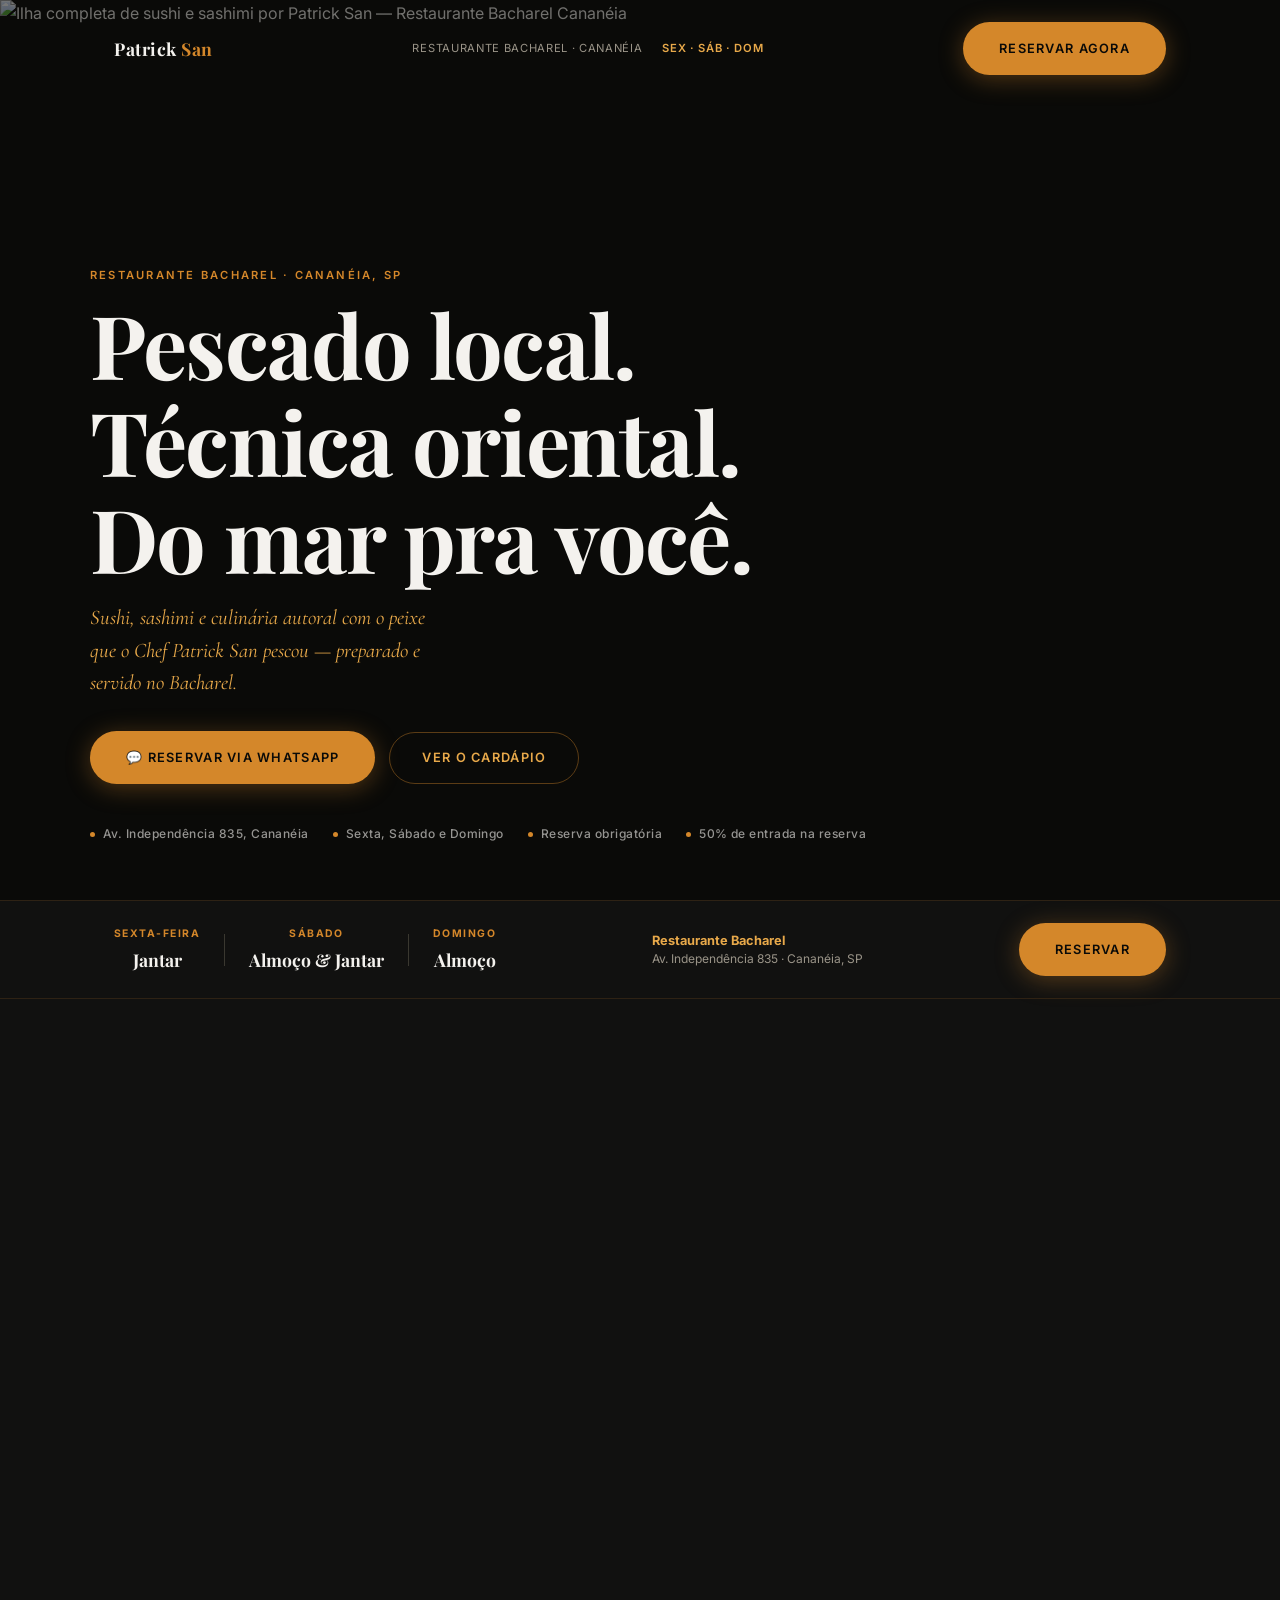
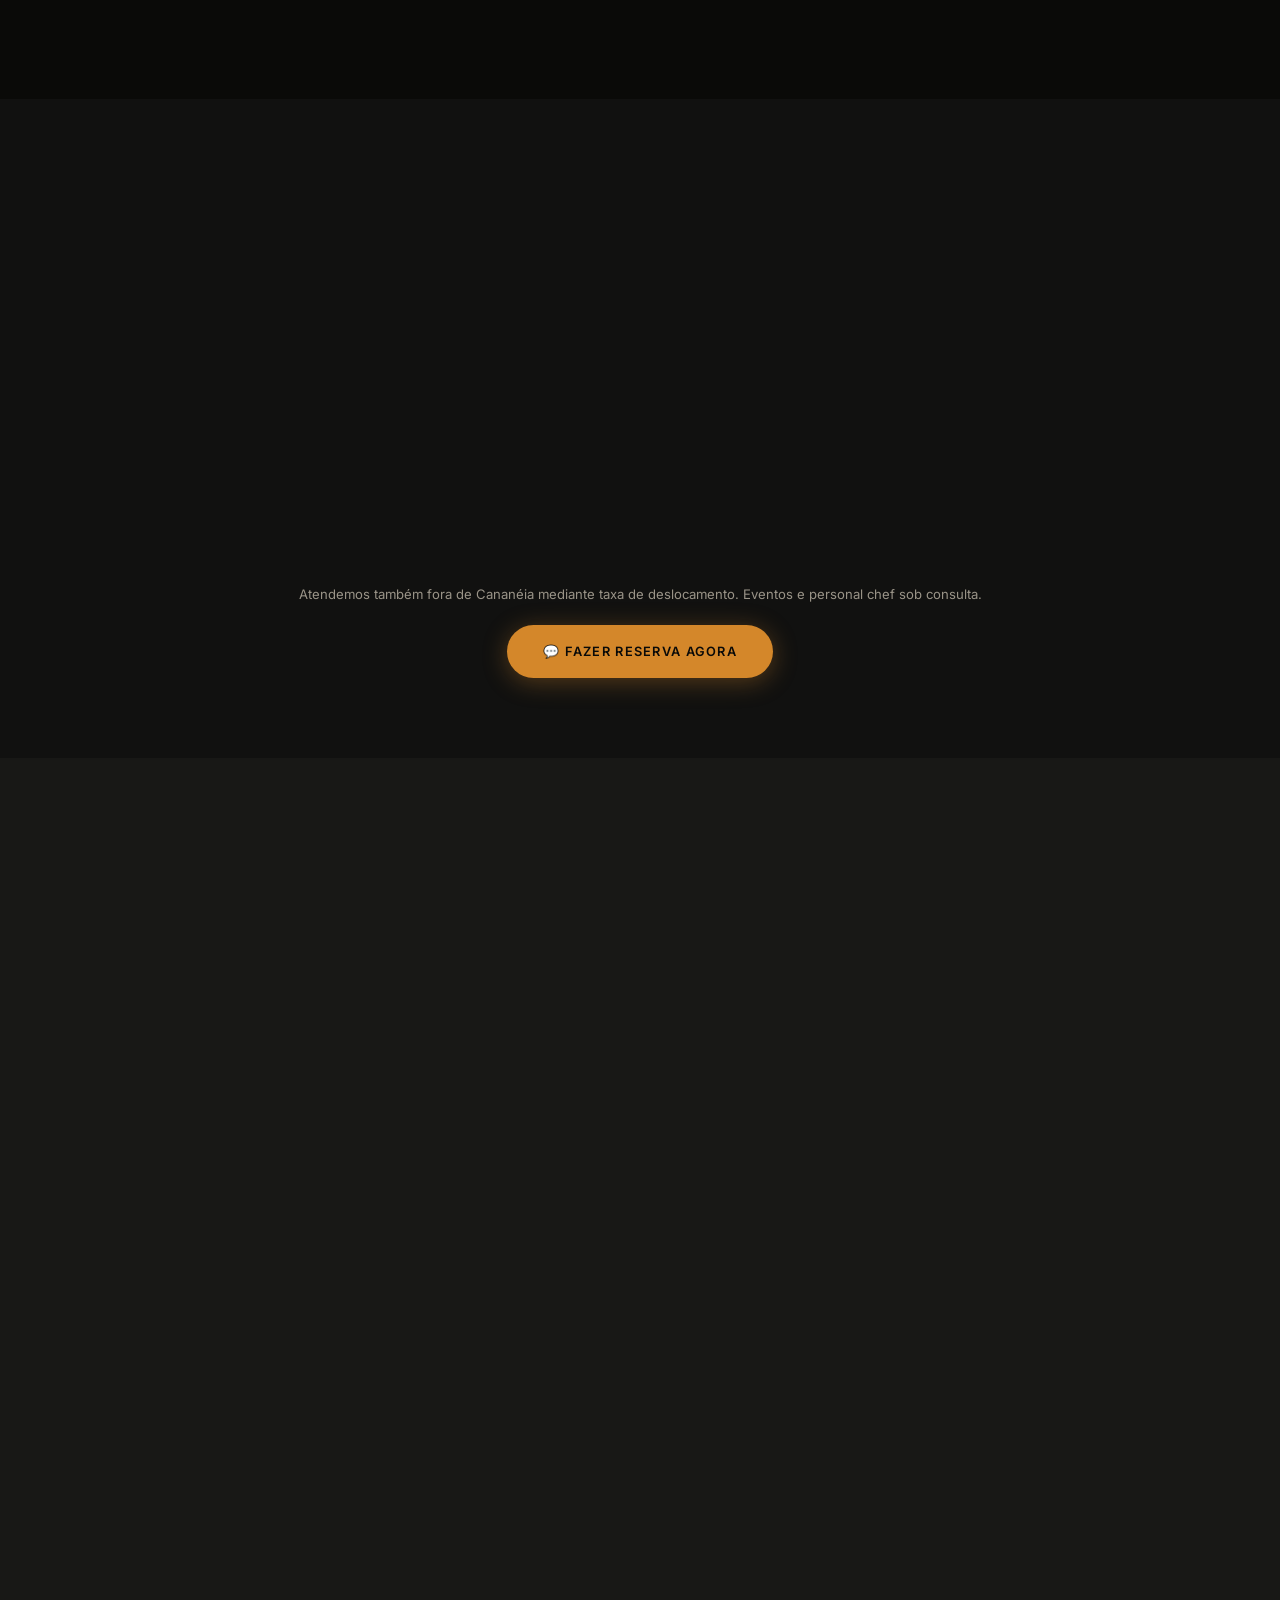
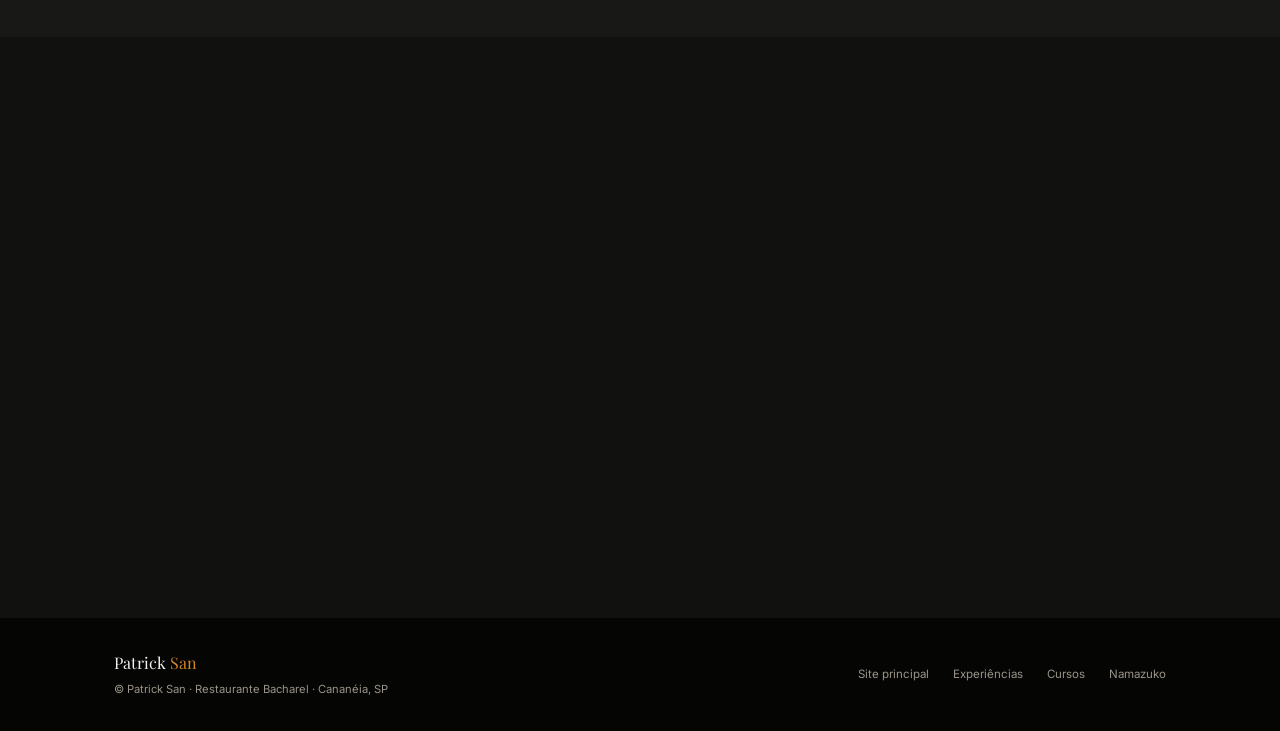
==== index.html @ 477d2d36 "Update index.html" ====
<!DOCTYPE html>
<html lang="pt-BR">
<head>
  <meta charset="UTF-8">
  <meta name="viewport" content="width=device-width, initial-scale=1.0">
  <title>Reservas — Patrick San · Restaurante Bacharel · Cananéia</title>
  <meta name="description" content="Reserve sua mesa com Patrick San no Restaurante Bacharel em Cananéia. Culinária oriental com pescado local, ikejime e ingredientes artesanais. Sex, Sáb e Dom.">
  <meta property="og:title" content="Reservas — Patrick San · Restaurante Bacharel">
  <meta property="og:description" content="Sexta, sábado e domingo no Bacharel. Sushi, sashimi, omakase e culinária oriental com pescado local de Cananéia.">
  <meta property="og:image" content="https://i.imgur.com/P7xCqOL.jpeg">
  <meta property="og:url" content="https://patricksan.com.br/reservas/">
  <link rel="preconnect" href="https://fonts.googleapis.com">
  <link rel="preconnect" href="https://fonts.gstatic.com" crossorigin>
  <link href="https://fonts.googleapis.com/css2?family=Cormorant+Garamond:ital,wght@0,400;0,600;1,400;1,600&family=Inter:wght@400;500;600&family=Playfair+Display:ital,wght@0,700;1,700&display=swap" rel="stylesheet">
  <link rel="stylesheet" href="/design-system.css">
  <style>
    .nav{position:absolute;top:0;left:0;right:0;z-index:10;padding:1.375rem 0}
    .nav__inner{display:flex;align-items:center;justify-content:space-between;gap:1rem}
    .nav__logo{font-family:'Playfair Display',Georgia,serif;font-size:1.1rem;font-weight:700;letter-spacing:.03em;color:#f4f2ee}
    .nav__logo span{color:#d4872a}
    .nav__info{font-size:.7rem;color:#9a9488;letter-spacing:.06em;text-transform:uppercase;display:flex;align-items:center;gap:1.25rem}
    .nav__info strong{color:#e8a94a;font-weight:600}
    .hero{position:relative;min-height:100svh;display:flex;flex-direction:column;justify-content:flex-end;overflow:hidden}
    .hero__bg{position:absolute;inset:0;background:#0a0a08}
    .hero__bg img{width:100%;height:100%;object-fit:cover;opacity:.52}
    .hero__bg::after{content:'';position:absolute;inset:0;background:linear-gradient(to top,rgba(10,10,8,.97) 0%,rgba(10,10,8,.5) 55%,rgba(10,10,8,.15) 100%)}
    .hero__conteudo{position:relative;z-index:1;padding:8rem 0 3.5rem}
    .hero__titulo{font-family:'Playfair Display',Georgia,serif;font-size:clamp(2.75rem,7vw,5.5rem);font-weight:700;line-height:1.1;letter-spacing:-.02em;margin:.75rem 0 1rem;max-width:13ch}
    .hero__sub{font-family:'Cormorant Garamond',Georgia,serif;font-style:italic;font-size:clamp(1rem,2vw,1.3rem);color:#e8a94a;max-width:40ch;line-height:1.55;margin-bottom:2rem}
    .hero__ctas{display:flex;flex-wrap:wrap;gap:.875rem;align-items:center;margin-bottom:2.5rem}
    .hero__onde{display:flex;flex-wrap:wrap;gap:1.5rem}
    .hero__onde-item{display:flex;align-items:center;gap:.5rem;font-size:.75rem;color:rgba(244,242,238,.6);font-weight:500;letter-spacing:.04em}
    .hero__onde-item::before{content:'';width:5px;height:5px;border-radius:50%;background:#d4872a;flex-shrink:0}
    .faixa{background:#111110;border-top:1px solid rgba(212,135,42,.15);border-bottom:1px solid rgba(212,135,42,.15);padding:1.375rem 0}
    .faixa__inner{display:flex;align-items:center;justify-content:space-between;flex-wrap:wrap;gap:1rem}
    .horario-grupo{display:flex;align-items:center;gap:1.5rem;flex-wrap:wrap}
    .horario-item{text-align:center}
    .horario-item__dia{font-size:.65rem;font-weight:700;letter-spacing:.14em;text-transform:uppercase;color:#d4872a;margin-bottom:.2rem}
    .horario-item__hora{font-family:'Playfair Display',Georgia,serif;font-size:1.1rem;font-weight:700;color:#f4f2ee}
    .horario-sep{width:1px;height:32px;background:#3a3830}
    .faixa__end{font-size:.75rem;color:#9a9488;line-height:1.5}
    .faixa__end strong{color:#e8a94a;display:block;font-size:.8rem}
    .secao{padding-block:5rem}
    .secao--sup{background:#111110}
    .secao--sup2{background:#181816}
    .secao__cab{text-align:center;margin-bottom:3.5rem}
    .secao__titulo{font-family:'Playfair Display',Georgia,serif;font-size:clamp(1.75rem,3.5vw,2.75rem);font-weight:700;line-height:1.15;margin-bottom:.5rem}
    .secao__sub{font-size:1rem;color:#9a9488;max-width:460px;margin-inline:auto;line-height:1.7}
    .divisor{width:48px;height:1.5px;background:linear-gradient(90deg,transparent,#d4872a,transparent);margin:.875rem auto}
    .cardapio-grid{display:grid;grid-template-columns:repeat(auto-fit,minmax(300px,1fr));gap:1.5rem}
    .prato-card{background:#181816;border:1px solid #3a3830;border-radius:12px;overflow:hidden;transition:border-color .22s ease,transform .22s ease;display:flex;flex-direction:column}
    .prato-card:hover{border-color:rgba(212,135,42,.4);transform:translateY(-3px)}
    .prato-card__img{aspect-ratio:16/9;overflow:hidden;background:#111;position:relative}
    .prato-card__img img{width:100%;height:100%;object-fit:cover;transition:transform .6s ease}
    .prato-card:hover .prato-card__img img{transform:scale(1.05)}
    .prato-card__badge{position:absolute;top:.875rem;left:.875rem;background:#d4872a;color:#0a0a08;font-size:.6rem;font-weight:700;letter-spacing:.1em;text-transform:uppercase;padding:.25rem .7rem;border-radius:999px}
    .prato-card__corpo{padding:1.5rem;flex:1;display:flex;flex-direction:column}
    .prato-card__titulo{font-family:'Playfair Display',Georgia,serif;font-size:1.3rem;margin-bottom:.5rem;color:#f4f2ee}
    .prato-card__desc{font-size:.82rem;color:#9a9488;line-height:1.75;margin-bottom:1.125rem;flex:1}
    .prato-card__itens{display:flex;flex-wrap:wrap;gap:.375rem;margin-bottom:1.25rem}
    .item-tag{font-size:.65rem;font-weight:600;letter-spacing:.07em;text-transform:uppercase;padding:.2rem .6rem;border-radius:999px;background:rgba(212,135,42,.08);border:1px solid rgba(212,135,42,.2);color:#e8a94a}
    .prato-card__cta{display:inline-flex;align-items:center;gap:.375rem;font-size:.7rem;font-weight:700;letter-spacing:.1em;text-transform:uppercase;color:#d4872a;transition:gap .22s ease}
    .prato-card__cta:hover{gap:.625rem}
    .prato-card__cta::after{content:'→'}
    .avulsos-grid{display:grid;grid-template-columns:repeat(auto-fit,minmax(180px,1fr));gap:1px;background:#3a3830;border-radius:12px;overflow:hidden;margin-top:1.5rem}
    .avulso{background:#181816;padding:1.5rem 1.25rem;transition:background .22s ease}
    .avulso:hover{background:rgba(212,135,42,.05)}
    .avulso__img{width:100%;aspect-ratio:4/3;object-fit:cover;border-radius:8px;margin-bottom:1rem}
    .avulso__nome{font-family:'Playfair Display',Georgia,serif;font-size:1.1rem;margin-bottom:.375rem;color:#f4f2ee}
    .avulso__desc{font-size:.78rem;color:#9a9488;line-height:1.6}
    .omakase-bloco{background:#181816;border:1px solid rgba(212,135,42,.25);border-radius:12px;overflow:hidden;display:grid;grid-template-columns:1fr 1.1fr}
    .omakase__visual{min-height:480px;background:#0a0a08;position:relative;display:flex;flex-direction:column;justify-content:flex-end;padding:2.5rem}
    .omakase__visual img{position:absolute;inset:0;width:100%;height:100%;object-fit:cover;opacity:.6}
    .omakase__visual::after{content:'';position:absolute;inset:0;background:linear-gradient(to top,rgba(10,10,8,.92) 0%,rgba(10,10,8,.3) 60%,transparent 100%)}
    .omakase__visual-texto{position:relative;z-index:1}
    .omakase__frase{font-family:'Cormorant Garamond',Georgia,serif;font-style:italic;font-size:1.2rem;color:#e8a94a;line-height:1.55}
    .omakase__corpo{padding:3rem 3.25rem;display:flex;flex-direction:column;justify-content:center}
    .omakase__titulo{font-family:'Playfair Display',Georgia,serif;font-size:clamp(1.75rem,3vw,2.5rem);margin-bottom:1rem;color:#f4f2ee}
    .omakase__desc{font-size:.85rem;color:#9a9488;line-height:1.85;margin-bottom:1.75rem}
    .omakase__itens{display:flex;flex-direction:column;gap:.5rem;margin-bottom:2rem}
    .omakase__item{display:flex;align-items:flex-start;gap:.625rem;font-size:.82rem;color:#9a9488}
    .omakase__item::before{content:'✦';color:#d4872a;flex-shrink:0;font-size:.55rem;margin-top:4px}
    .omakase__aviso{background:rgba(212,135,42,.07);border:1px solid rgba(212,135,42,.2);border-radius:8px;padding:.875rem 1.125rem;font-size:.78rem;color:#9a9488;line-height:1.6;margin-bottom:1.75rem}
    .omakase__aviso strong{color:#e8a94a}
    .steps{display:grid;grid-template-columns:repeat(auto-fit,minmax(220px,1fr));gap:1px;background:#3a3830;border-radius:12px;overflow:hidden}
    .step{background:#111110;padding:2.25rem 1.75rem;position:relative}
    .step__num{font-family:'Playfair Display',Georgia,serif;font-size:3.5rem;font-weight:700;color:rgba(212,135,42,.12);line-height:1;position:absolute;top:1rem;right:1.25rem}
    .step__titulo{font-family:'Playfair Display',Georgia,serif;font-size:1.15rem;margin-bottom:.5rem;color:#f4f2ee}
    .step__desc{font-size:.8rem;color:#9a9488;line-height:1.7}
    .diferenciais{display:grid;grid-template-columns:repeat(auto-fit,minmax(200px,1fr));gap:1.25rem}
    .diferencial{padding:1.75rem 1.5rem;background:#181816;border:1px solid #3a3830;border-radius:12px;text-align:center;transition:border-color .22s ease,transform .22s ease}
    .diferencial:hover{border-color:rgba(212,135,42,.3);transform:translateY(-2px)}
    .diferencial__visual{width:100%;aspect-ratio:16/9;object-fit:cover;border-radius:8px;margin-bottom:1.125rem}
    .diferencial__icone{font-size:1.75rem;margin-bottom:.875rem}
    .diferencial__titulo{font-family:'Playfair Display',Georgia,serif;font-size:1rem;margin-bottom:.5rem;color:#f4f2ee}
    .diferencial__desc{font-size:.78rem;color:#9a9488;line-height:1.65}
    .cta-bloco{background:#111110;border:1px solid rgba(212,135,42,.2);border-radius:12px;padding:4rem 3rem;text-align:center;position:relative;overflow:hidden}
    .cta-bloco::before{content:'';position:absolute;inset:0;background:radial-gradient(ellipse at 50% 0%,rgba(212,135,42,.08),transparent 65%);pointer-events:none}
    .cta-bloco__inner{position:relative;z-index:1}
    .cta-bloco__titulo{font-family:'Playfair Display',Georgia,serif;font-size:clamp(1.75rem,3.5vw,3rem);font-weight:700;margin-bottom:.75rem;color:#f4f2ee}
    .cta-bloco__sub{font-family:'Cormorant Garamond',Georgia,serif;font-style:italic;font-size:1.2rem;color:#e8a94a;margin-bottom:2rem;line-height:1.55;max-width:40ch;margin-inline:auto;display:block}
    .cta-bloco__acoes{display:flex;gap:.875rem;justify-content:center;flex-wrap:wrap}
    .cta-bloco__nota{font-size:.72rem;color:#9a9488;margin-top:1rem}
    .footer{background:#050504;border-top:1px solid rgba(255,255,255,.05);padding:2rem 0}
    .footer__inner{display:flex;flex-wrap:wrap;gap:1.25rem;justify-content:space-between;align-items:center}
    .footer__marca{font-family:'Playfair Display',Georgia,serif;font-size:1rem;color:#f4f2ee}
    .footer__marca span{color:#d4872a}
    .footer__copy{font-size:.7rem;color:#9a9488;margin-top:.25rem}
    .footer__links{display:flex;gap:1.5rem;flex-wrap:wrap}
    .footer__links a{font-size:.72rem;color:#9a9488;transition:color .22s ease}
    .footer__links a:hover{color:#e8a94a}
    .btn{display:inline-flex;align-items:center;gap:.5rem;padding:.9rem 2rem;border-radius:999px;font-family:'Inter',system-ui,sans-serif;font-size:.8rem;font-weight:600;letter-spacing:.1em;text-transform:uppercase;cursor:pointer;border:none;transition:transform .22s ease,box-shadow .22s ease,background .22s ease}
    .btn:hover{transform:translateY(-2px)}
    .btn--reservar{background:#d4872a;color:#0a0a08;box-shadow:0 4px 24px rgba(212,135,42,.35);padding:1rem 2.25rem}
    .btn--reservar:hover{background:#e8a94a;box-shadow:0 6px 32px rgba(212,135,42,.5)}
    .btn--fantasma{border:1.5px solid rgba(212,135,42,.4);color:#e8a94a}
    .btn--fantasma:hover{border-color:#d4872a;background:rgba(212,135,42,.12)}
    .btn--wa{background:#25D366;color:#fff;box-shadow:0 4px 24px rgba(37,211,102,.3)}
    .btn--wa:hover{background:#1fbd5a}
    .overline{font-size:.7rem;font-weight:600;letter-spacing:.2em;text-transform:uppercase;color:#d4872a}
    .reveal{opacity:0;transform:translateY(28px);transition:opacity .65s ease,transform .65s ease}
    .reveal.visivel{opacity:1;transform:translateY(0)}
    @media(prefers-reduced-motion:reduce){.reveal{opacity:1;transform:none;transition:none}}
    @media(max-width:900px){.omakase-bloco{grid-template-columns:1fr}.omakase__visual{min-height:260px}.omakase__corpo{padding:2rem 1.5rem}.nav__info{display:none}}
    @media(max-width:600px){.secao{padding-block:3.5rem}.hero__conteudo{padding-top:6rem}.cta-bloco{padding:2.5rem 1.5rem}.hero__ctas{flex-direction:column}.hero__ctas .btn{width:100%;justify-content:center}.footer__inner{flex-direction:column;text-align:center}}
  </style>
</head>

  
<body>

  <header>
    <nav class="nav">
      <div class="container">
        <div class="nav__inner">
          <a href="https://patricksan.com.br" class="nav__logo">Patrick <span>San</span></a>
          <div class="nav__info">
            <span>Restaurante Bacharel · Cananéia</span>
            <strong>Sex · Sáb · Dom</strong>
          </div>
          <a href="https://wa.me/5513981035704?text=Olá%20Patrick%2C%20quero%20fazer%20uma%20reserva%20no%20Bacharel"
             class="btn btn--reservar" target="_blank" rel="noopener">Reservar agora</a>
        </div>
      </div>
    </nav>
  </header>

  <main>

    <!-- HERO | FOTO: reservas-hero.jpg → renomeie IMG_5599.jpeg -->
    <section class="hero">
      <div class="hero__bg">
        <img src="https://i.imgur.com/P7xCqOL.jpeg"
             alt="Ilha completa de sushi e sashimi por Patrick San — Restaurante Bacharel Cananéia"
             loading="eager">
      </div>
      <div class="hero__conteudo container">
        <p class="overline">Restaurante Bacharel · Cananéia, SP</p>
        <h1 class="hero__titulo">Pescado local.<br>Técnica oriental.<br>Do mar pra você.</h1>
        <p class="hero__sub">Sushi, sashimi e culinária autoral com o peixe que o Chef Patrick San pescou — preparado e servido no Bacharel.</p>
        <div class="hero__ctas">
          <a href="https://wa.me/5513981035704?text=Olá%20Patrick%2C%20quero%20fazer%20uma%20reserva%20no%20Bacharel%20para%20o%20fim%20de%20semana"
             class="btn btn--reservar" target="_blank" rel="noopener">💬 Reservar via WhatsApp</a>
          <a href="#cardapio" class="btn btn--fantasma">Ver o cardápio</a>
        </div>
        <div class="hero__onde">
          <span class="hero__onde-item">Av. Independência 835, Cananéia</span>
          <span class="hero__onde-item">Sexta, Sábado e Domingo</span>
          <span class="hero__onde-item">Reserva obrigatória</span>
          <span class="hero__onde-item">50% de entrada na reserva</span>
        </div>
      </div>
    </section>

    <!-- FAIXA HORÁRIO -->
    <div class="faixa">
      <div class="container">
        <div class="faixa__inner">
          <div class="horario-grupo">
            <div class="horario-item"><p class="horario-item__dia">Sexta-feira</p><p class="horario-item__hora">Jantar</p></div>
            <div class="horario-sep"></div>
            <div class="horario-item"><p class="horario-item__dia">Sábado</p><p class="horario-item__hora">Almoço & Jantar</p></div>
            <div class="horario-sep"></div>
            <div class="horario-item"><p class="horario-item__dia">Domingo</p><p class="horario-item__hora">Almoço</p></div>
          </div>
          <div class="faixa__end"><strong>Restaurante Bacharel</strong>Av. Independência 835 · Cananéia, SP</div>
          <a href="https://wa.me/5513981035704?text=Quero%20reservar%20uma%20mesa%20no%20Bacharel"
             class="btn btn--reservar" target="_blank" rel="noopener" style="flex-shrink:0">Reservar</a>
        </div>
      </div>
    </div>

    <!-- CARDÁPIO -->
    <section class="secao secao--sup" id="cardapio">
      <div class="container">
        <div class="secao__cab reveal">
          <p class="overline">O cardápio</p>
          <div class="divisor"></div>
          <h2 class="secao__titulo">Escolha sua experiência</h2>
          <p class="secao__sub">Todos os peixes são abatidos com ikejime, pescados localmente e manipulados no dia.</p>
        </div>
        <div class="cardapio-grid">

          <!-- COMBO TRADICIONAL | FOTO: combo-tradicional.jpg → renomeie IMG_5612.jpeg -->
          <article class="prato-card reveal">
            <div class="prato-card__img">
              <img src="https://i.imgur.com/xY9ws9H.jpeg"
                   alt="Combinado tradicional de sushi e sashimi — Patrick San">
            </div>
            <div class="prato-card__corpo">
              <p class="overline" style="margin-bottom:.5rem">Opção 1</p>
              <h3 class="prato-card__titulo">Combinado Tradicional</h3>
              <p class="prato-card__desc">Sashimi, carpaccio, ceviche, hossomaki, uramaki, nigiri e gunkan. Salmão e peixes brancos locais da nossa costa.</p>
              <div class="prato-card__itens">
                <span class="item-tag">16 peças / pessoa</span>
                <span class="item-tag">Salmão disponível</span>
                <span class="item-tag">Peixe local</span>
                <span class="item-tag">Shoyu incluso</span>
              </div>
              <a href="https://wa.me/5513981035704?text=Quero%20reservar%20o%20Combinado%20Tradicional%20no%20Bacharel"
                 class="prato-card__cta" target="_blank" rel="noopener">Reservar esta opção</a>
            </div>
          </article>

          <!-- COMBO ESPECIAL | FOTO: combo-especial.jpg → renomeie IMG_5613.jpeg -->
          <article class="prato-card reveal">
            <div class="prato-card__img">
              <img src="https://i.imgur.com/tlIIi9A.jpeg"
                   alt="Combinado especial — recomendação do chef Patrick San">
              <span class="prato-card__badge">Chef recomenda</span>
            </div>
            <div class="prato-card__corpo">
              <p class="overline" style="margin-bottom:.5rem">Opção 2</p>
              <h3 class="prato-card__titulo">Combinado Especial</h3>
              <p class="prato-card__desc">Tudo do combinado tradicional, mais: iguarias orientais, ovas, molhos especiais, toppings, maior variedade de pescado, camarão, polvo e decoração extra especial.</p>
              <div class="prato-card__itens">
                <span class="item-tag">16 peças / pessoa</span>
                <span class="item-tag">Ovas</span>
                <span class="item-tag">Camarão</span>
                <span class="item-tag">Polvo</span>
                <span class="item-tag">Namazuko</span>
              </div>
              <a href="https://wa.me/5513981035704?text=Quero%20reservar%20o%20Combinado%20Especial%20no%20Bacharel"
                 class="prato-card__cta" target="_blank" rel="noopener">Reservar esta opção</a>
            </div>
          </article>

        </div>

        <!-- AVULSOS -->
        <!-- avulso-carpaccio.jpg → renomeie IMG_5610.jpeg -->
        <!-- avulso-ostra.jpg → renomeie IMG_5604.jpeg -->
        <div class="reveal">
          <p class="overline" style="text-align:center;margin:2rem 0 1.25rem">Também disponíveis</p>
          <div class="avulsos-grid">
            <div class="avulso">
              <img class="avulso__img" src="https://i.imgur.com/PPswtJk.jpeg" alt="Carpaccio de peixe local com Namazuko">
              <h4 class="avulso__nome">Carpaccio</h4>
              <p class="avulso__desc">Fatias finíssimas de peixe local com Namazuko e finalização do chef</p>
            </div>
            <div class="avulso">
              <img class="avulso__img" src="https://i.imgur.com/1YcNH62.jpeg" alt="Ostras frescas com Namazuko no gelo">
              <h4 class="avulso__nome">Ostras</h4>
              <p class="avulso__desc">Ostras frescas no gelo com Namazuko — a assinatura da casa</p>
            </div>
            <div class="avulso">
              <h4 class="avulso__nome">Ceviche</h4>
              <p class="avulso__desc">Peixe local marinado em suco cítrico com especiarias orientais</p>
            </div>
            <div class="avulso">
              <h4 class="avulso__nome">Temaki</h4>
              <p class="avulso__desc">Cone de nori com arroz temperado e recheio a escolher</p>
            </div>
            <div class="avulso">
              <h4 class="avulso__nome">Hot Roll</h4>
              <p class="avulso__desc">Roll empanado e frito com recheio quente e molho especial</p>
            </div>
          </div>
        </div>
      </div>
    </section>

    <!-- OMAKASE | FOTO: omakase-visual.jpg → renomeie IMG_5600.jpeg -->
    <section class="secao" id="omakase">
      <div class="container">
        <div class="secao__cab reveal">
          <p class="overline">Para quem quer mais</p>
          <div class="divisor"></div>
          <h2 class="secao__titulo">Omakase</h2>
          <p class="secao__sub">O menu confia ao chef. Reserva com antecedência obrigatória.</p>
        </div>
        <div class="omakase-bloco reveal">
          <div class="omakase__visual">
            <img src="https://i.imgur.com/h0Y1D2h.jpeg"
                 alt="Omakase Patrick San — prato autoral no Bacharel Cananéia">
            <div class="omakase__visual-texto">
              <p class="overline" style="margin-bottom:.5rem">Menu degustação</p>
              <p class="omakase__frase">"Você senta.<br>Eu cuido do resto."</p>
            </div>
          </div>
          <div class="omakase__corpo">
            <p class="overline" style="margin-bottom:.625rem">Experiência completa</p>
            <h3 class="omakase__titulo">16 a 20 pratos autorais</h3>
            <p class="omakase__desc">Uma sequência harmônica de entradas, sushis, pratos autorais e sobremesa — elaborada exclusivamente para a ocasião. Ingredientes locais, artesanais e orgânicos. Nenhuma edição é igual à anterior.</p>
            <div class="omakase__itens">
              <div class="omakase__item">Entradas, sushis, pratos quentes e sobremesa em sequência</div>
              <div class="omakase__item">Pescado abatido com ikejime — abate humanizado</div>
              <div class="omakase__item">Produtos locais, artesanais e orgânicos de Cananéia</div>
              <div class="omakase__item">Opção com Blue Fin disponível mediante consulta</div>
              <div class="omakase__item">Reserva com antecedência obrigatória</div>
            </div>
            <div class="omakase__aviso">
              O omakase é elaborado exclusivamente para cada ocasião. <strong>Entre em contato para verificar disponibilidade e combinar o menu.</strong>
            </div>
            <a href="https://wa.me/5513981035704?text=Olá%20Patrick%2C%20quero%20saber%20sobre%20o%20Omakase%20e%20verificar%20disponibilidade"
               class="btn btn--reservar" target="_blank" rel="noopener">💬 Consultar omakase</a>
          </div>
        </div>
      </div>
    </section>

    <!-- COMO FUNCIONA -->
    <section class="secao secao--sup" id="como-funciona">
      <div class="container">
        <div class="secao__cab reveal">
          <p class="overline">Antes de vir</p>
          <div class="divisor"></div>
          <h2 class="secao__titulo">Como fazer sua reserva</h2>
        </div>
        <div class="steps reveal">
          <div class="step"><span class="step__num">01</span><h4 class="step__titulo">Escolha o cardápio</h4><p class="step__desc">Combinado tradicional, especial, omakase ou personalizado. Se quiser salmão ou ingrediente específico, informe neste momento.</p></div>
          <div class="step"><span class="step__num">02</span><h4 class="step__titulo">Fale pelo WhatsApp</h4><p class="step__desc">Envie a data, horário, número de pessoas e o cardápio escolhido. Informe o formato: presencial no Bacharel, delivery ou personal chef.</p></div>
          <div class="step"><span class="step__num">03</span><h4 class="step__titulo">Confirme com 50%</h4><p class="step__desc">Depósito de 50% do valor para confirmar a reserva. O restante é pago no dia, após o serviço.</p></div>
          <div class="step"><span class="step__num">04</span><h4 class="step__titulo">Apareça e coma</h4><p class="step__desc">Sex, sáb ou dom no Bacharel — Av. Independência 835, Cananéia. Patrick cuida de todo o resto.</p></div>
        </div>
        <div style="text-align:center;margin-top:2.5rem">
          <p style="font-size:.82rem;color:#9a9488;margin-bottom:1.25rem">Atendemos também fora de Cananéia mediante taxa de deslocamento. Eventos e personal chef sob consulta.</p>
          <a href="https://wa.me/5513981035704?text=Olá%20Patrick%2C%20quero%20fazer%20uma%20reserva"
             class="btn btn--reservar" target="_blank" rel="noopener">💬 Fazer reserva agora</a>
        </div>
      </div>
    </section>

    <!-- DIFERENCIAIS | diferencial-pesca.jpg → renomeie IMG_5601.jpeg -->
    <section class="secao secao--sup2">
      <div class="container">
        <div class="secao__cab reveal">
          <p class="overline">Por que é diferente</p>
          <div class="divisor"></div>
          <h2 class="secao__titulo">O que você encontra aqui</h2>
        </div>
        <div class="diferenciais reveal">
          <div class="diferencial">
            <img class="diferencial__visual" src="https://i.imgur.com/IwgfvPp.jpeg" alt="Patrick San com robalos pescados no Lagamar">
            <h4 class="diferencial__titulo">Pesca artesanal local</h4>
            <p class="diferencial__desc">Patrick é pescador profissional. Os peixes vêm do Lagamar e da costa de Cananéia — ele conhece cada espécie pelo nome.</p>
          </div>
          <div class="diferencial">
            <div class="diferencial__icone">⚔️</div>
            <h4 class="diferencial__titulo">Ikejime</h4>
            <p class="diferencial__desc">Abate humanizado de origem japonesa. Garante a textura e o sabor máximos — a diferença aparece no primeiro corte do sashimi.</p>
          </div>
          <div class="diferencial">
            <div class="diferencial__icone">🐟</div>
            <h4 class="diferencial__titulo">Namazuko</h4>
            <p class="diferencial__desc">As ovas de bagre branco curadas por Patrick — criação autoral servida por restaurantes com estrela Michelin. Aqui, na origem.</p>
          </div>
          <div class="diferencial">
            <div class="diferencial__icone">🌿</div>
            <h4 class="diferencial__titulo">Ingredientes artesanais</h4>
            <p class="diferencial__desc">Pancs nativas, plantas locais e produtores artesanais de Cananéia. Nada de gôndola de supermercado.</p>
          </div>
          <div class="diferencial">
            <div class="diferencial__icone">👨‍🍳</div>
            <h4 class="diferencial__titulo">Chef presente</h4>
            <p class="diferencial__desc">Patrick serve o que pescou, prepara o que serve e conta a história de cada prato. Não tem intermediário.</p>
          </div>
          <div class="diferencial">
            <div class="diferencial__icone">🏆</div>
            <h4 class="diferencial__titulo">Reconhecido</h4>
            <p class="diferencial__desc">Capa da Prazeres da Mesa. Mesa Disruptiva 2023. Rotas Gastronômicas de SP. Irmãos de Faca.</p>
          </div>
        </div>
      </div>
    </section>

    <!-- CTA FINAL -->
    <section class="secao secao--sup">
      <div class="container">
        <div class="cta-bloco reveal">
          <div class="cta-bloco__inner">
            <p class="overline" style="margin-bottom:.75rem">Sua mesa espera</p>
            <div class="divisor"></div>
            <h2 class="cta-bloco__titulo">Reserve seu fim de semana</h2>
            <span class="cta-bloco__sub">Me fala a data, quantas pessoas e o que você quer comer. Eu cuido do resto.</span>
            <div class="cta-bloco__acoes">
              <a href="https://wa.me/5513981035704?text=Olá%20Patrick!%20Quero%20fazer%20uma%20reserva%20no%20Bacharel"
                 class="btn btn--wa" target="_blank" rel="noopener">💬 Falar no WhatsApp</a>
              <a href="tel:+5513981035704" class="btn btn--fantasma">Ligar para o chef</a>
            </div>
            <p class="cta-bloco__nota">Sex · Sáb · Dom · Av. Independência 835 · Cananéia, SP · Reserva com 50% de entrada</p>
          </div>
        </div>
      </div>
    </section>

  </main>

  <footer class="footer">
    <div class="container">
      <div class="footer__inner">
        <div>
          <p class="footer__marca">Patrick <span>San</span></p>
          <p class="footer__copy">© <span data-ano></span> Patrick San · Restaurante Bacharel · Cananéia, SP</p>
        </div>
        <nav class="footer__links">
          <a href="https://patricksan.com.br">Site principal</a>
          <a href="../experiencias-caicairas/">Experiências</a>
          <a href="../cursos-mentorias/">Cursos</a>
          <a href="../namazuko/">Namazuko</a>
        </nav>
      </div>
    </div>
  </footer>

  
</body>
  <script src="/lp-core.js"></script>
</html>
---- design-system.css ----
:root {
  --preto:#0a0a08;--superficie:#111110;--superficie2:#181816;
  --ambar:#d4872a;--ambar-claro:#e8a94a;--ambar-suave:rgba(212,135,42,.12);
  --branco:#f4f2ee;--cinza:#9a9488;--cinza-escuro:#3a3830;
  --fonte-titulo:'Playfair Display',Georgia,serif;
  --fonte-corpo:'Inter',system-ui,sans-serif;
  --fonte-detalhe:'Cormorant Garamond',Georgia,serif;
  --raio:12px;--trans:0.22s ease;
}
*,*::before,*::after{box-sizing:border-box;margin:0;padding:0}
html{scroll-behavior:smooth}
body{font-family:var(--fonte-corpo);background:var(--preto);color:var(--branco);line-height:1.65;overflow-x:hidden}
img{display:block;max-width:100%}
a{color:inherit;text-decoration:none}
ul{list-style:none}
h1,h2,h3,h4{font-family:var(--fonte-titulo);font-weight:700;line-height:1.15;letter-spacing:-.02em}
.overline{font-size:.7rem;font-weight:600;letter-spacing:.2em;text-transform:uppercase;color:var(--ambar)}
.container{width:100%;max-width:1100px;margin-inline:auto;padding-inline:1.5rem}
.btn{display:inline-flex;align-items:center;gap:.5rem;padding:.9rem 2rem;border-radius:999px;font-family:var(--fonte-corpo);font-size:.75rem;font-weight:600;letter-spacing:.1em;text-transform:uppercase;cursor:pointer;border:none;transition:transform var(--trans),box-shadow var(--trans),background var(--trans)}
.btn:hover{transform:translateY(-2px)}
.btn--reservar{background:var(--ambar);color:var(--preto);box-shadow:0 4px 24px rgba(212,135,42,.35);padding:1rem 2.25rem}
.btn--reservar:hover{background:var(--ambar-claro);box-shadow:0 6px 32px rgba(212,135,42,.5)}
.btn--fantasma{border:1.5px solid rgba(212,135,42,.4);color:var(--ambar-claro)}
.btn--fantasma:hover{border-color:var(--ambar);background:var(--ambar-suave)}
.btn--wa{background:#25D366;color:#fff;box-shadow:0 4px 24px rgba(37,211,102,.3)}
.btn--wa:hover{background:#1fbd5a}
.divisor{width:48px;height:1.5px;background:linear-gradient(90deg,transparent,var(--ambar),transparent);margin:.875rem auto}
.divisor--esq{margin-left:0}
.reveal{opacity:0;transform:translateY(28px);transition:opacity .65s ease,transform .65s ease}
.reveal.visivel{opacity:1;transform:translateY(0)}
@media(prefers-reduced-motion:reduce){.reveal{opacity:1;transform:none;transition:none}}
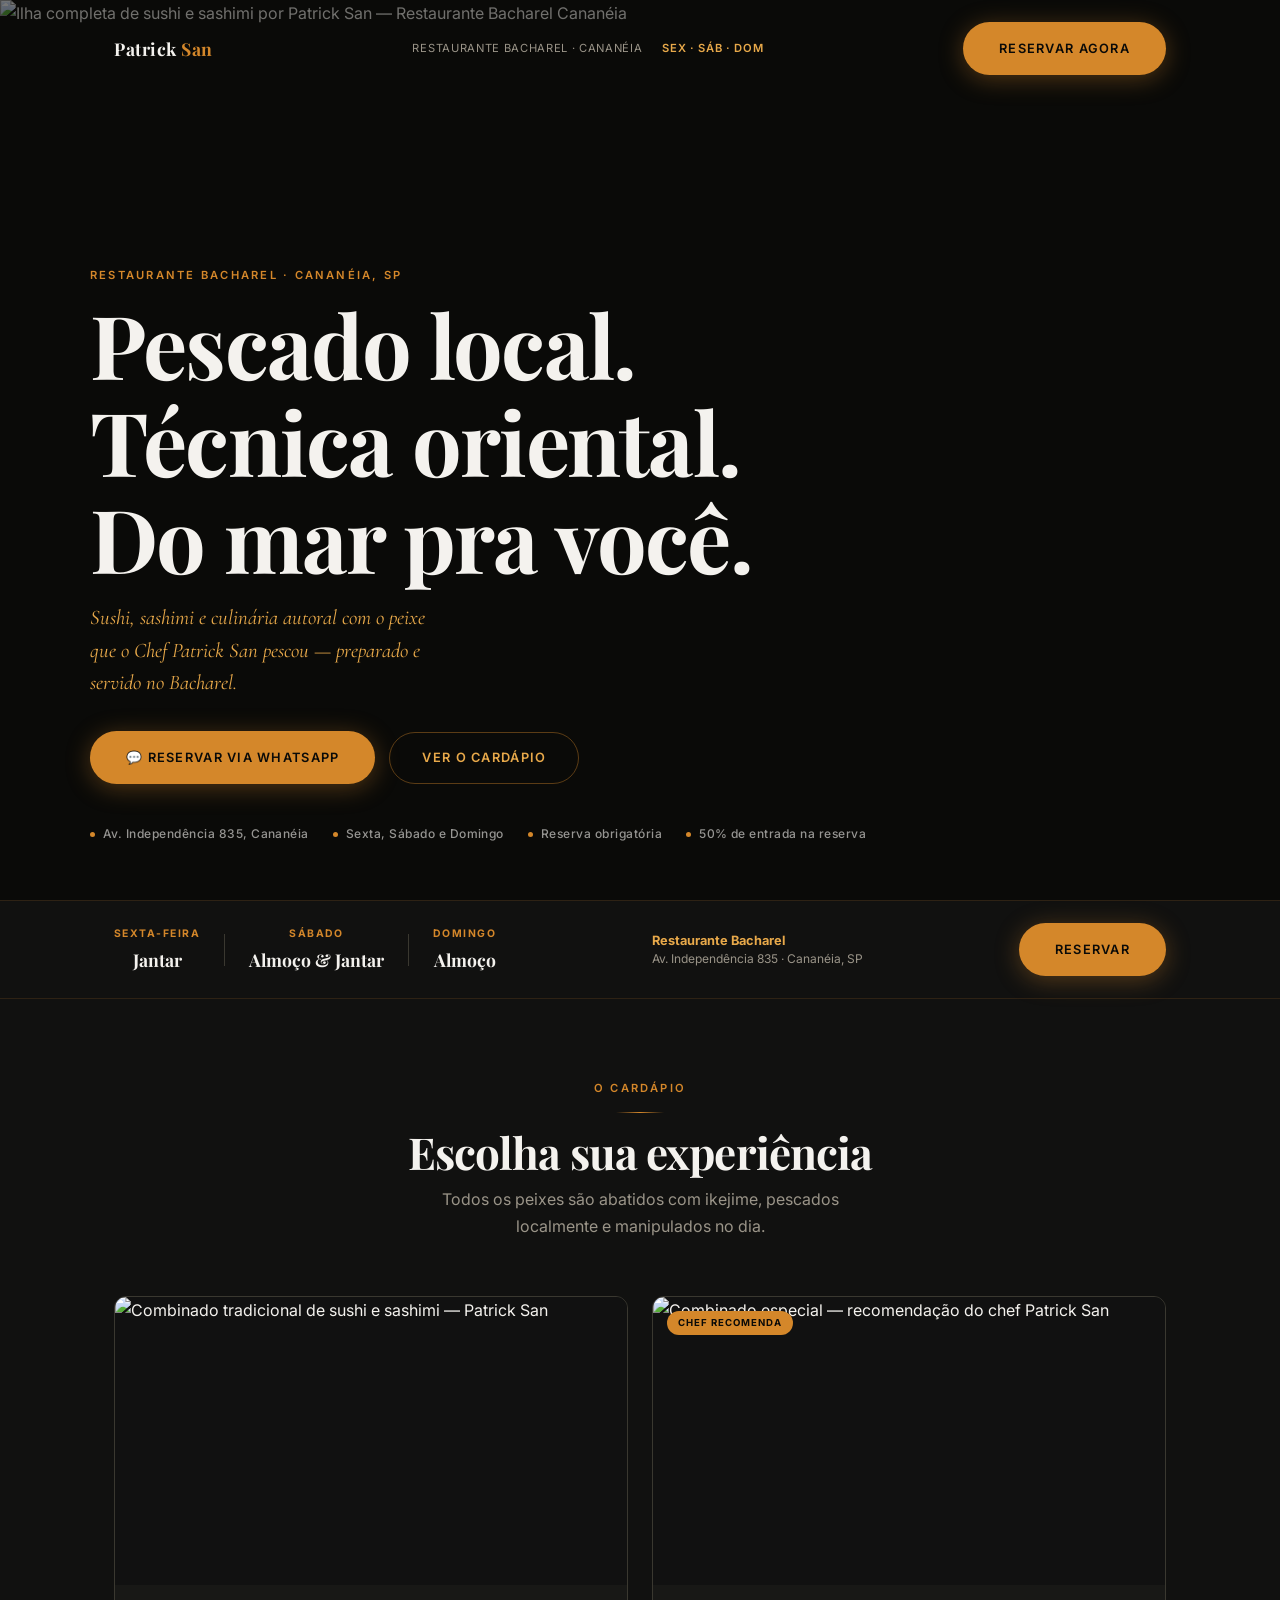
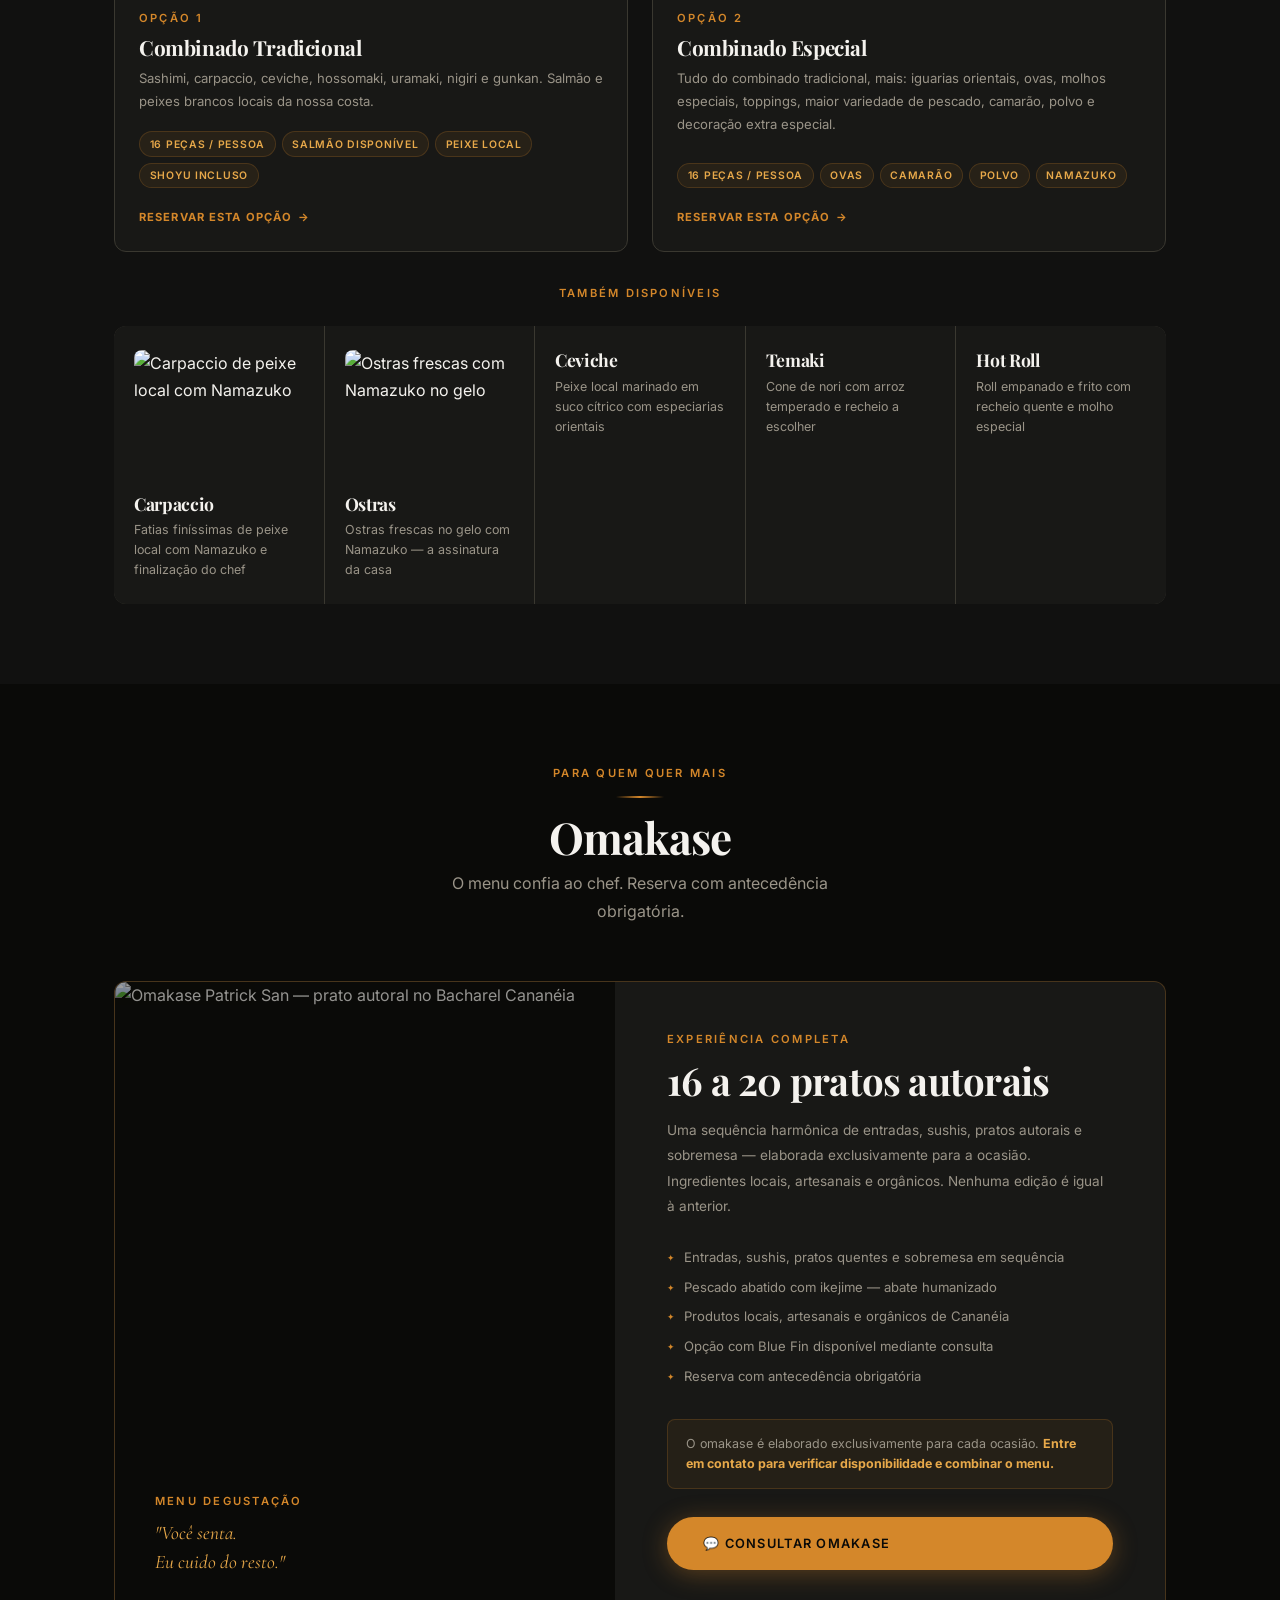
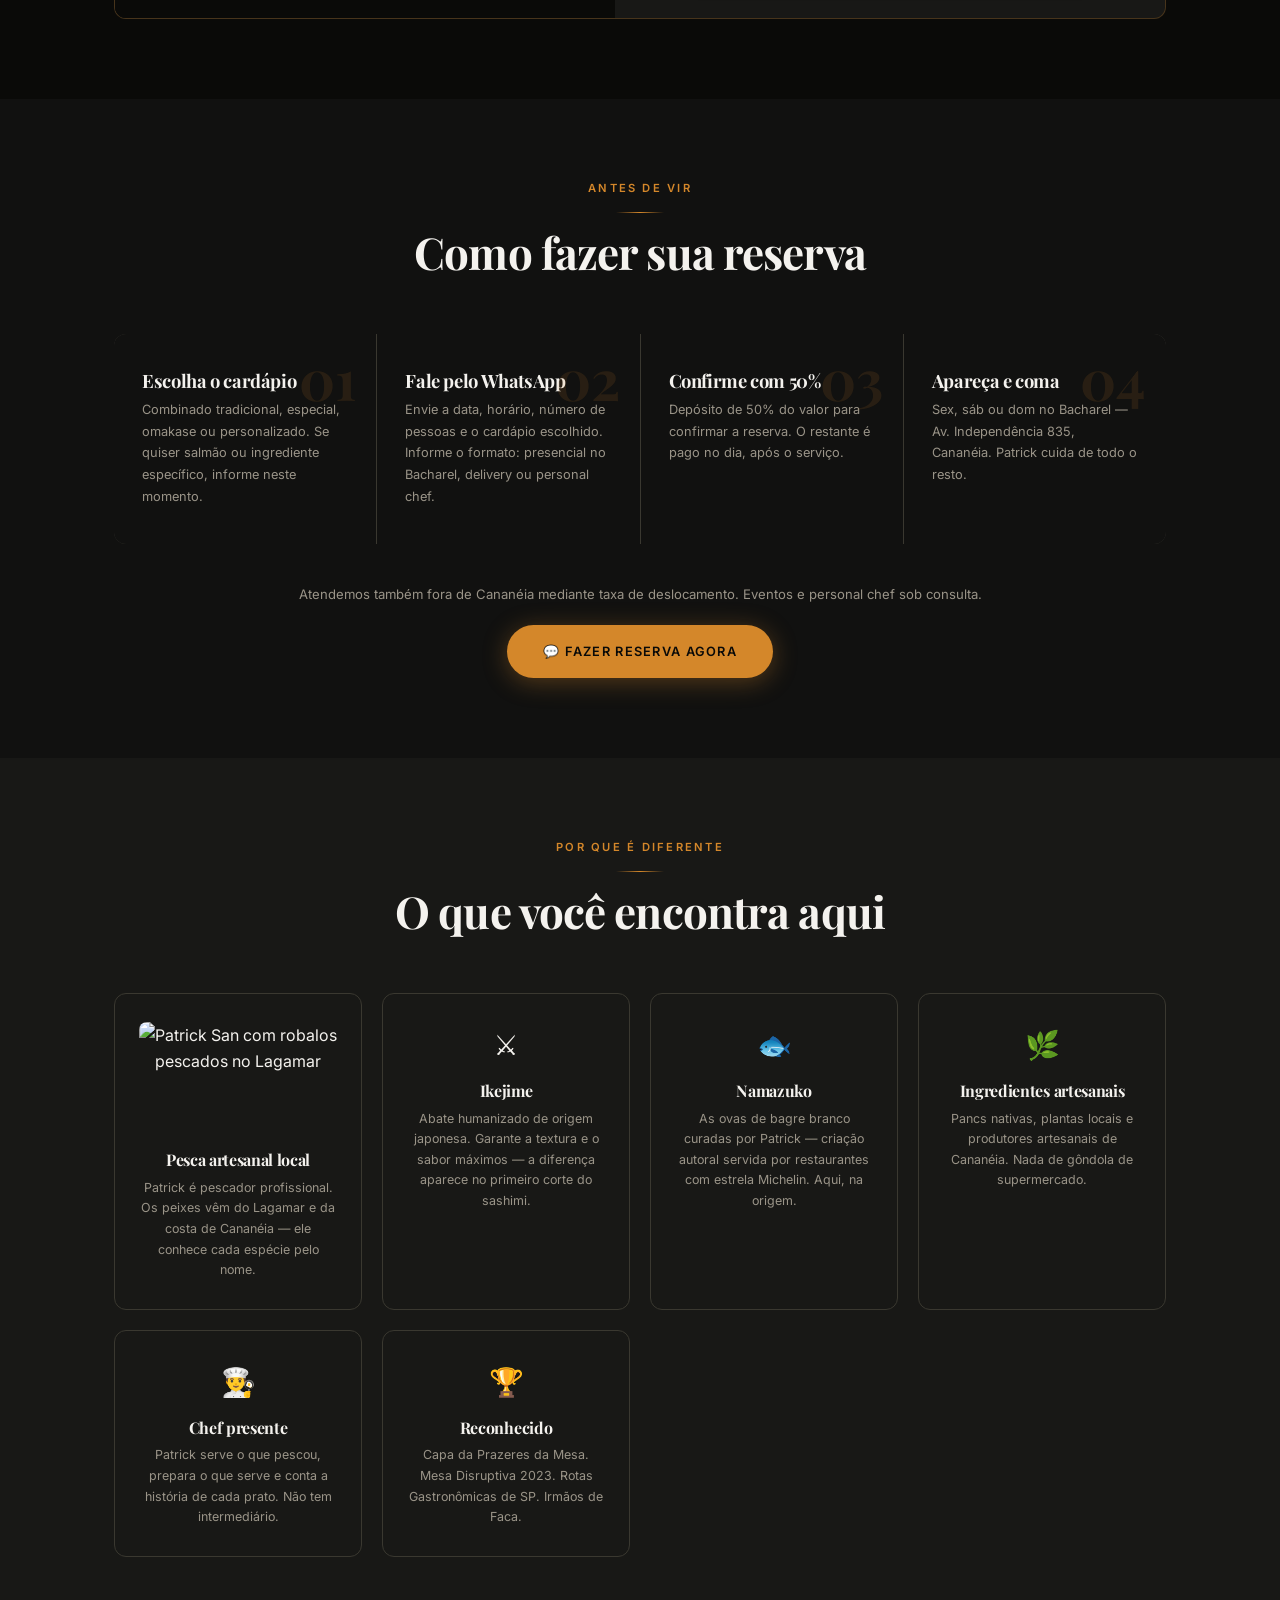
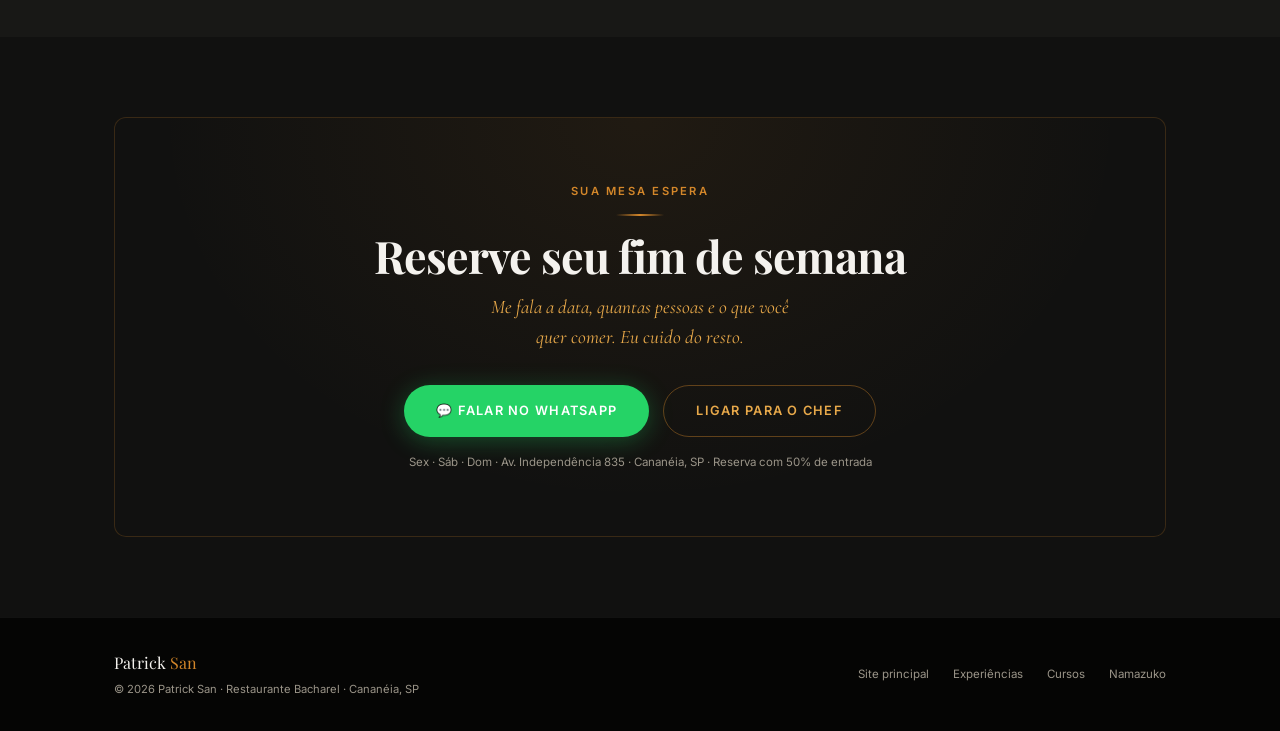
==== commit 4f4ef8a3: "Update image source in index.html" ====
--- a/index.html
+++ b/index.html
@@ -12,7 +12,7 @@
   <link rel="preconnect" href="https://fonts.googleapis.com">
   <link rel="preconnect" href="https://fonts.gstatic.com" crossorigin>
   <link href="https://fonts.googleapis.com/css2?family=Cormorant+Garamond:ital,wght@0,400;0,600;1,400;1,600&family=Inter:wght@400;500;600&family=Playfair+Display:ital,wght@0,700;1,700&display=swap" rel="stylesheet">
-  <link rel="stylesheet" href="/design-system.css">
+  <link rel="stylesheet" href="design-system.css">
   <style>
     .nav{position:absolute;top:0;left:0;right:0;z-index:10;padding:1.375rem 0}
     .nav__inner{display:flex;align-items:center;justify-content:space-between;gap:1rem}
@@ -351,7 +351,7 @@
         </div>
         <div class="diferenciais reveal">
           <div class="diferencial">
-            <img class="diferencial__visual" src="https://i.imgur.com/IwgfvPp.jpeg" alt="Patrick San com robalos pescados no Lagamar">
+            <img class="diferencial__visual" src="https://i.imgur.com/YoZ1AyA.png" alt="Patrick San com robalos pescados no Lagamar">
             <h4 class="diferencial__titulo">Pesca artesanal local</h4>
             <p class="diferencial__desc">Patrick é pescador profissional. Os peixes vêm do Lagamar e da costa de Cananéia — ele conhece cada espécie pelo nome.</p>
           </div>
@@ -425,5 +425,5 @@
 
   
 </body>
-  <script src="/lp-core.js"></script>
+  <script src="lp-core.js"></script>
 </html>
--- a/design-system.css
+++ b/design-system.css
@@ -27,6 +27,12 @@
 .divisor{width:48px;height:1.5px;background:linear-gradient(90deg,transparent,var(--ambar),transparent);margin:.875rem auto}
 .divisor--esq{margin-left:0}
 .reveal{opacity:0;transform:translateY(28px);transition:opacity .65s ease,transform .65s ease}
+
+/* Força todo o conteúdo a aparecer mesmo se o JS falhar */
+.reveal {
+  opacity: 1 !important;
+  transform: none !important;
+}
 .reveal.visivel{opacity:1;transform:translateY(0)}
 @media(prefers-reduced-motion:reduce){.reveal{opacity:1;transform:none;transition:none}}
 
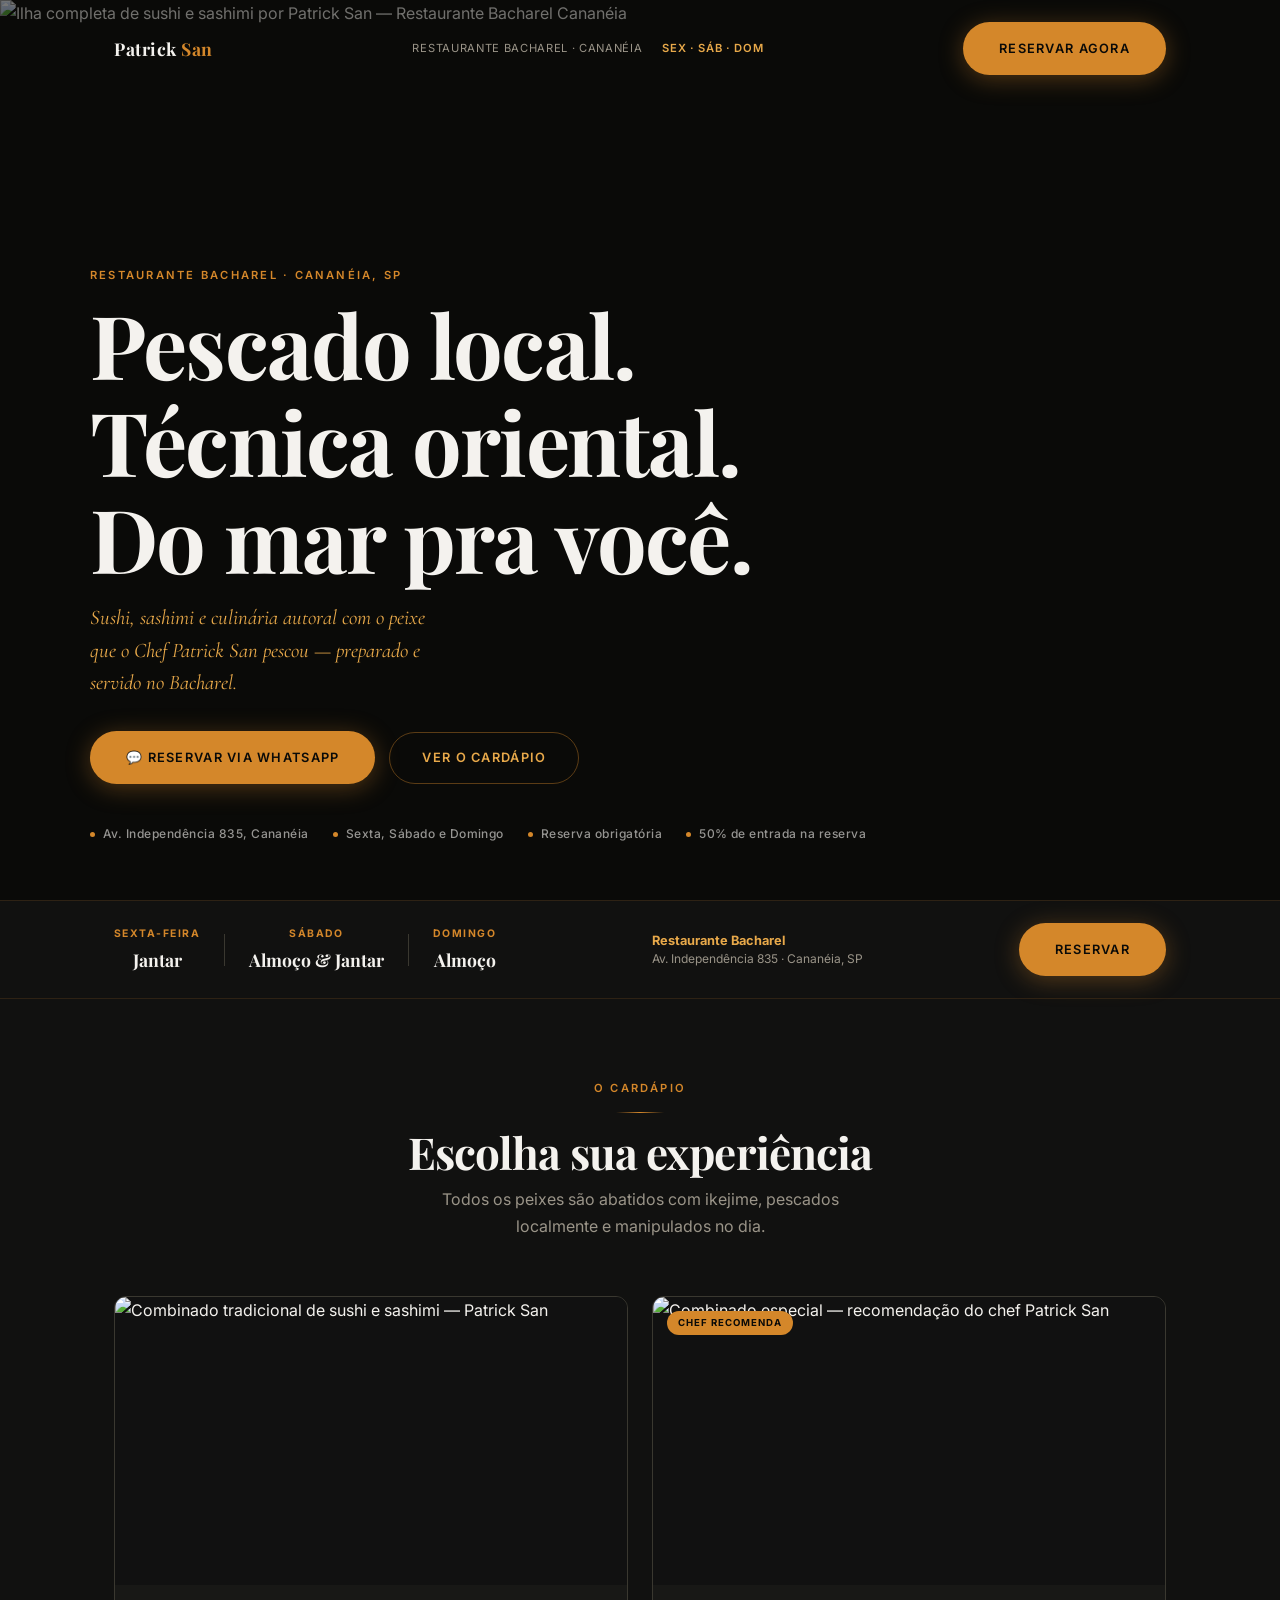
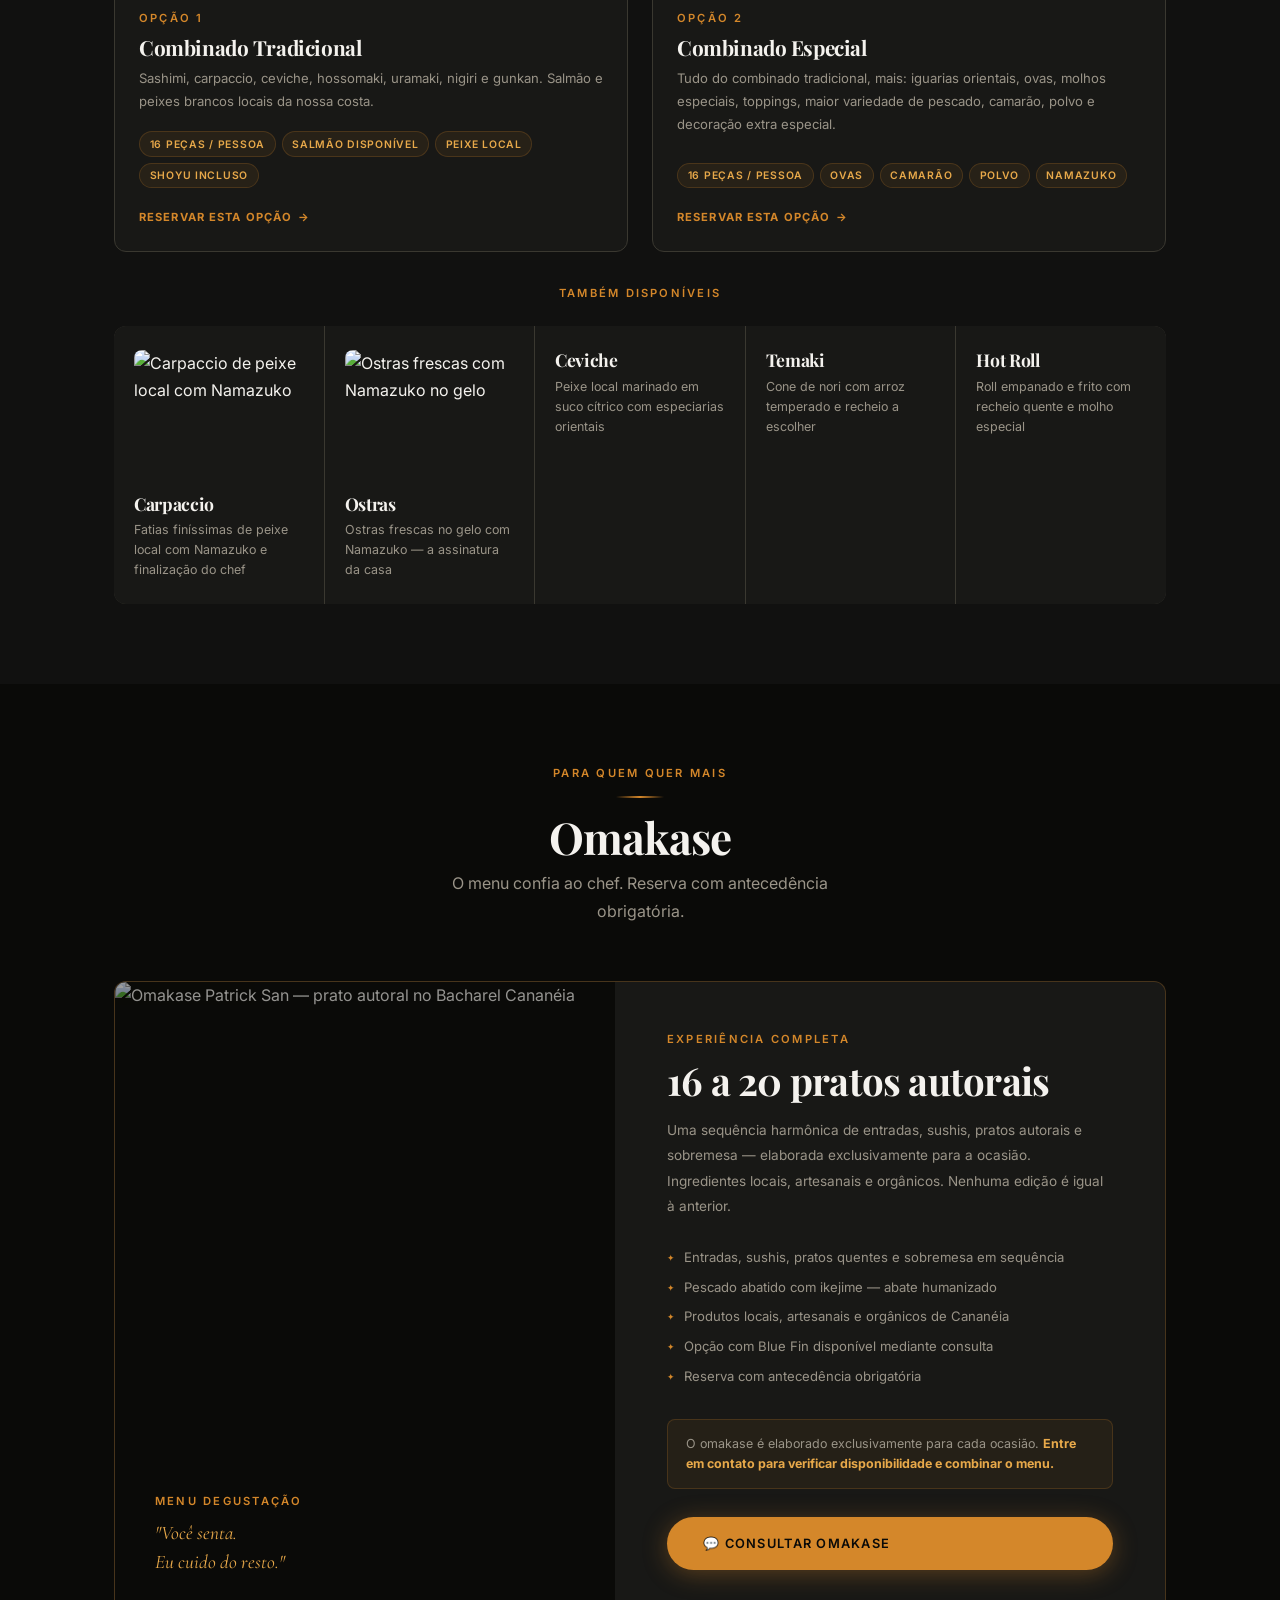
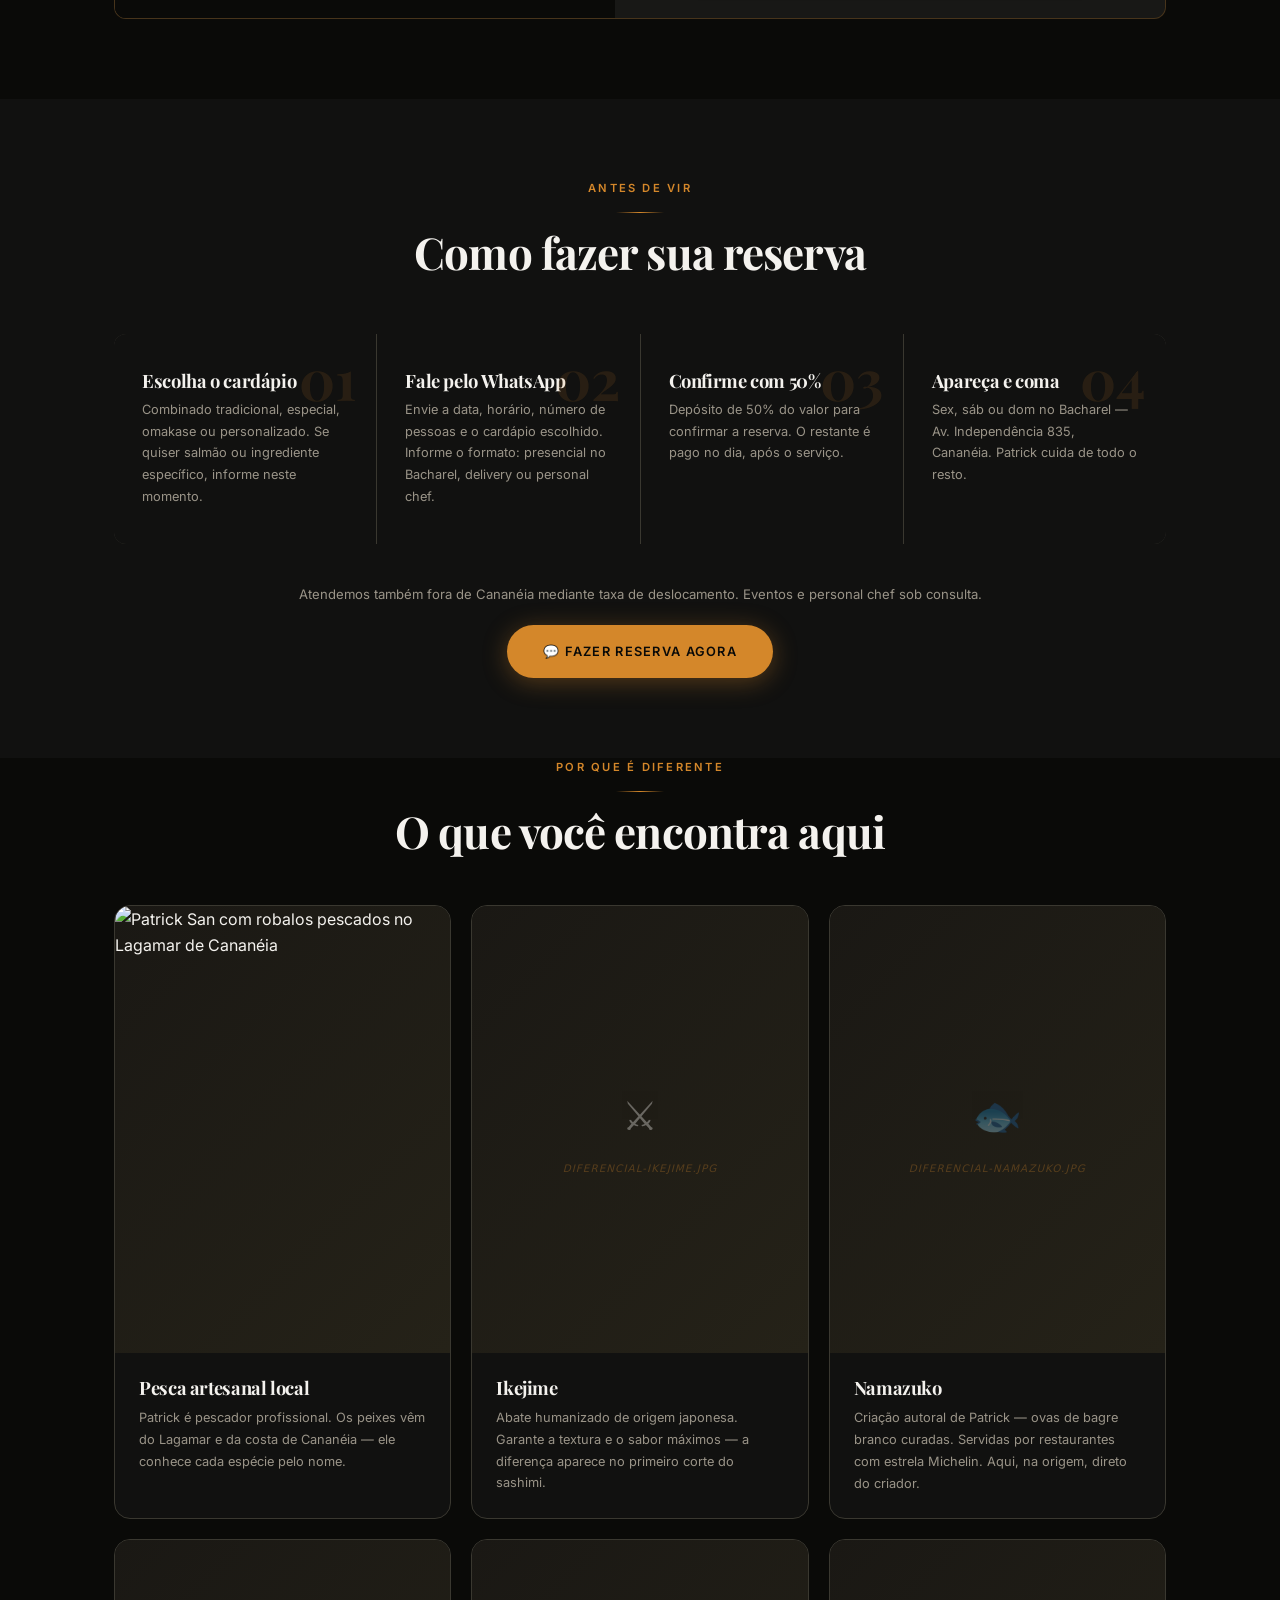
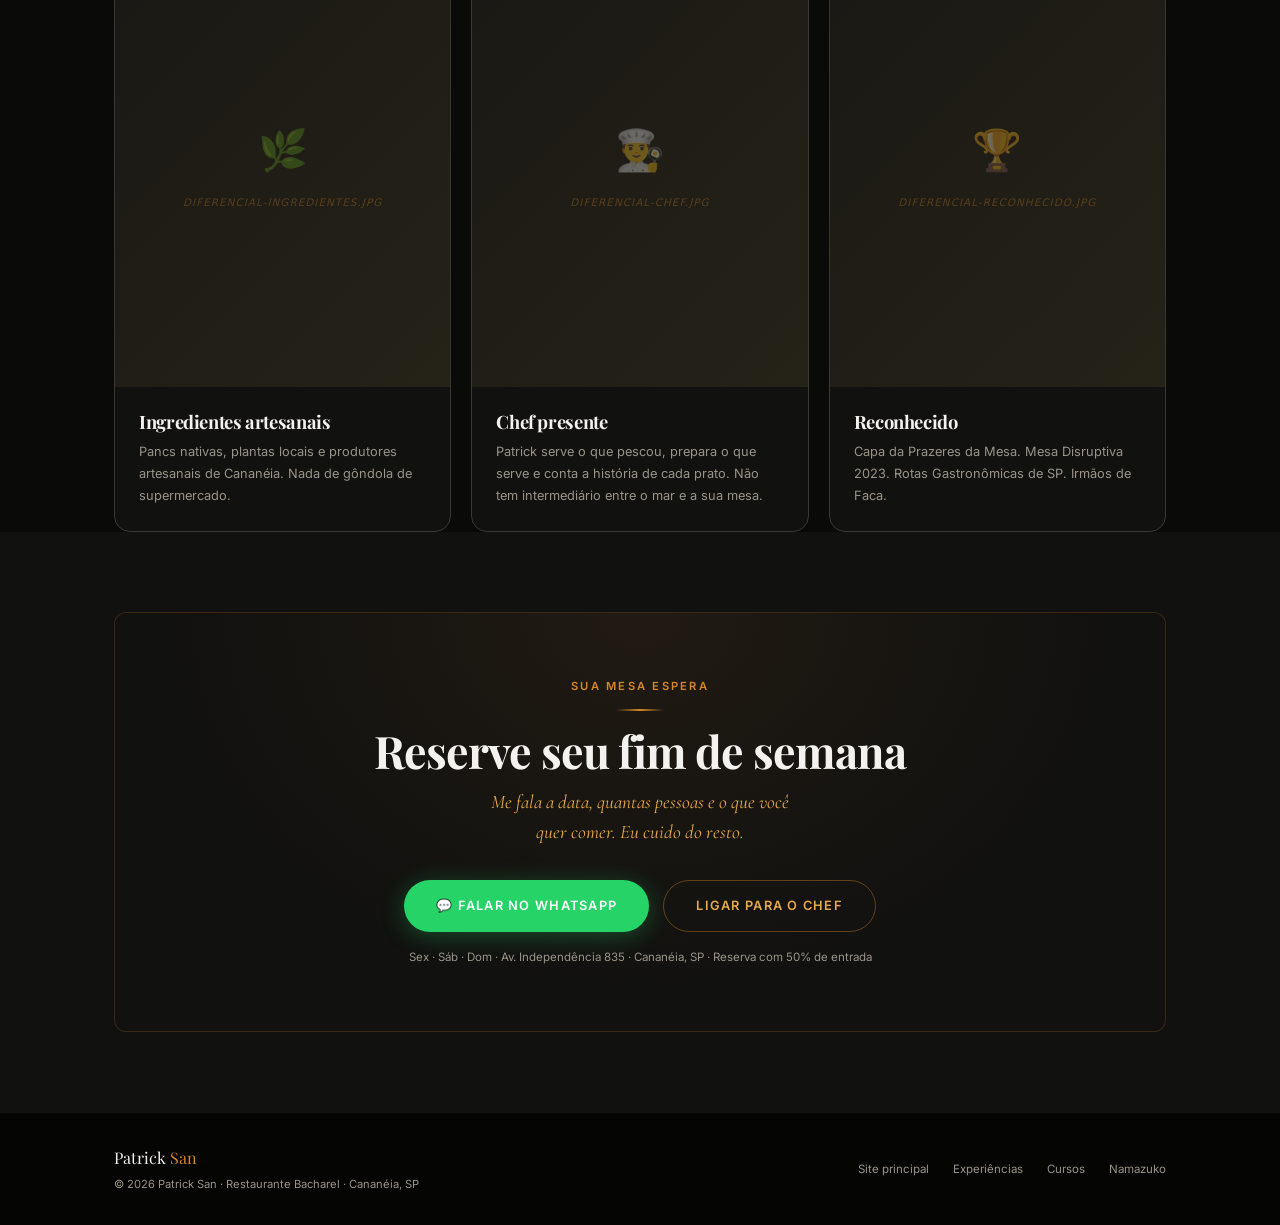
==== commit ef5fc016: "Update index.html" ====
--- a/index.html
+++ b/index.html
@@ -123,6 +123,114 @@
     @media(prefers-reduced-motion:reduce){.reveal{opacity:1;transform:none;transition:none}}
     @media(max-width:900px){.omakase-bloco{grid-template-columns:1fr}.omakase__visual{min-height:260px}.omakase__corpo{padding:2rem 1.5rem}.nav__info{display:none}}
     @media(max-width:600px){.secao{padding-block:3.5rem}.hero__conteudo{padding-top:6rem}.cta-bloco{padding:2.5rem 1.5rem}.hero__ctas{flex-direction:column}.hero__ctas .btn{width:100%;justify-content:center}.footer__inner{flex-direction:column;text-align:center}}
+     <style id="dif-v3-css">
+
+  .dif-secao {
+    padding-block: 5rem;
+    background: #181816;
+  }
+
+  /* GRID PRINCIPAL — 3 colunas no desktop */
+  .dif-grid {
+    display: grid;
+    grid-template-columns: repeat(3, 1fr);
+    gap: 1.25rem;
+  }
+
+  /* CARD */
+  .dif-card {
+    background: #111110;
+    border: 1px solid #3a3830;
+    border-radius: 16px;
+    overflow: hidden;
+    display: flex;
+    flex-direction: column;
+    transition: border-color .22s ease, transform .22s ease;
+  }
+  .dif-card:hover {
+    border-color: rgba(212,135,42,.4);
+    transform: translateY(-4px);
+  }
+
+  /* FOTO VERTICAL dentro do card */
+  .dif-card__foto {
+    aspect-ratio: 3/4;
+    overflow: hidden;
+    position: relative;
+    background: linear-gradient(135deg, #1a1814, #252218);
+  }
+  .dif-card__foto img {
+    width: 100%;
+    height: 100%;
+    object-fit: cover;
+    object-position: center top;
+    display: block;
+    transition: transform .6s ease;
+  }
+  .dif-card:hover .dif-card__foto img { transform: scale(1.04); }
+
+  /* Placeholder quando não tem foto */
+  .dif-card__foto-placeholder {
+    width: 100%;
+    height: 100%;
+    display: flex;
+    flex-direction: column;
+    align-items: center;
+    justify-content: center;
+    gap: .75rem;
+    padding: 1.5rem;
+    text-align: center;
+  }
+  .dif-card__foto-placeholder span {
+    font-size: 2.5rem;
+    opacity: .35;
+  }
+  .dif-card__foto-placeholder p {
+    font-size: .65rem;
+    letter-spacing: .1em;
+    text-transform: uppercase;
+    color: rgba(212,135,42,.3);
+    font-style: italic;
+    line-height: 1.5;
+  }
+
+  /* CORPO DO CARD */
+  .dif-card__corpo {
+    padding: 1.5rem;
+    flex: 1;
+  }
+  .dif-card__titulo {
+    font-family: 'Playfair Display', Georgia, serif;
+    font-size: 1.15rem;
+    font-weight: 700;
+    color: #f4f2ee;
+    margin-bottom: .5rem;
+    line-height: 1.2;
+  }
+  .dif-card__desc {
+    font-size: .8rem;
+    color: #9a9488;
+    line-height: 1.7;
+  }
+
+  /* CARD DESTAQUE — Patrick, ocupa coluna inteira em altura dupla */
+  .dif-card--destaque {
+    grid-row: span 1;
+  }
+  .dif-card--destaque .dif-card__foto {
+    aspect-ratio: 3/4;
+  }
+
+  /* RESPONSIVO */
+  @media (max-width: 900px) {
+    .dif-grid { grid-template-columns: repeat(2, 1fr); }
+  }
+  @media (max-width: 540px) {
+    .dif-grid { grid-template-columns: 1fr; }
+    .dif-card__foto { aspect-ratio: 4/5; }
+  }
+
+</style>
   </style>
 </head>
 
@@ -342,48 +450,103 @@
     </section>
 
     <!-- DIFERENCIAIS | diferencial-pesca.jpg → renomeie IMG_5601.jpeg -->
-    <section class="secao secao--sup2">
-      <div class="container">
-        <div class="secao__cab reveal">
-          <p class="overline">Por que é diferente</p>
-          <div class="divisor"></div>
-          <h2 class="secao__titulo">O que você encontra aqui</h2>
-        </div>
-        <div class="diferenciais reveal">
-          <div class="diferencial">
-            <img class="diferencial__visual" src="https://i.imgur.com/YoZ1AyA.png" alt="Patrick San com robalos pescados no Lagamar">
-            <h4 class="diferencial__titulo">Pesca artesanal local</h4>
-            <p class="diferencial__desc">Patrick é pescador profissional. Os peixes vêm do Lagamar e da costa de Cananéia — ele conhece cada espécie pelo nome.</p>
-          </div>
-          <div class="diferencial">
-            <div class="diferencial__icone">⚔️</div>
-            <h4 class="diferencial__titulo">Ikejime</h4>
-            <p class="diferencial__desc">Abate humanizado de origem japonesa. Garante a textura e o sabor máximos — a diferença aparece no primeiro corte do sashimi.</p>
-          </div>
-          <div class="diferencial">
-            <div class="diferencial__icone">🐟</div>
-            <h4 class="diferencial__titulo">Namazuko</h4>
-            <p class="diferencial__desc">As ovas de bagre branco curadas por Patrick — criação autoral servida por restaurantes com estrela Michelin. Aqui, na origem.</p>
-          </div>
-          <div class="diferencial">
-            <div class="diferencial__icone">🌿</div>
-            <h4 class="diferencial__titulo">Ingredientes artesanais</h4>
-            <p class="diferencial__desc">Pancs nativas, plantas locais e produtores artesanais de Cananéia. Nada de gôndola de supermercado.</p>
-          </div>
-          <div class="diferencial">
-            <div class="diferencial__icone">👨‍🍳</div>
-            <h4 class="diferencial__titulo">Chef presente</h4>
-            <p class="diferencial__desc">Patrick serve o que pescou, prepara o que serve e conta a história de cada prato. Não tem intermediário.</p>
-          </div>
-          <div class="diferencial">
-            <div class="diferencial__icone">🏆</div>
-            <h4 class="diferencial__titulo">Reconhecido</h4>
-            <p class="diferencial__desc">Capa da Prazeres da Mesa. Mesa Disruptiva 2023. Rotas Gastronômicas de SP. Irmãos de Faca.</p>
-          </div>
-        </div>
-      </div>
-    </section>
-
+    <section class="dif-secao" id="diferenciais">
+  <div class="container">
+
+    <div class="secao__cab reveal" style="margin-bottom:3rem">
+      <p class="overline">Por que é diferente</p>
+      <div class="divisor"></div>
+      <h2 class="secao__titulo">O que você encontra aqui</h2>
+    </div>
+
+    <div class="dif-grid">
+
+      <!-- 1. PESCA ARTESANAL — diferencial-pesca.jpg → IMG_5601 -->
+      <div class="dif-card dif-card--destaque reveal">
+        <div class="dif-card__foto">
+          <img src="../shared/assets/images/diferencial-pesca.jpg"
+               alt="Patrick San com robalos pescados no Lagamar de Cananéia"
+               loading="lazy">
+        </div>
+        <div class="dif-card__corpo">
+          <h4 class="dif-card__titulo">Pesca artesanal local</h4>
+          <p class="dif-card__desc">Patrick é pescador profissional. Os peixes vêm do Lagamar e da costa de Cananéia — ele conhece cada espécie pelo nome.</p>
+        </div>
+      </div>
+
+      <!-- 2. IKEJIME — diferencial-ikejime.jpg -->
+      <div class="dif-card reveal">
+        <div class="dif-card__foto">
+          <img src="../shared/assets/images/diferencial-ikejime.jpg"
+               alt="Técnica ikejime — abate humanizado de pescado"
+               loading="lazy"
+               onerror="this.parentElement.innerHTML='<div class=\'dif-card__foto-placeholder\'><span>⚔️</span><p>diferencial-ikejime.jpg</p></div>'">
+        </div>
+        <div class="dif-card__corpo">
+          <h4 class="dif-card__titulo">Ikejime</h4>
+          <p class="dif-card__desc">Abate humanizado de origem japonesa. Garante a textura e o sabor máximos — a diferença aparece no primeiro corte do sashimi.</p>
+        </div>
+      </div>
+
+      <!-- 3. NAMAZUKO — diferencial-namazuko.jpg -->
+      <div class="dif-card reveal">
+        <div class="dif-card__foto">
+          <img src="../shared/assets/images/diferencial-namazuko.jpg"
+               alt="Namazuko — ovas de bagre branco curadas por Patrick San"
+               loading="lazy"
+               onerror="this.parentElement.innerHTML='<div class=\'dif-card__foto-placeholder\'><span>🐟</span><p>diferencial-namazuko.jpg</p></div>'">
+        </div>
+        <div class="dif-card__corpo">
+          <h4 class="dif-card__titulo">Namazuko</h4>
+          <p class="dif-card__desc">Criação autoral de Patrick — ovas de bagre branco curadas. Servidas por restaurantes com estrela Michelin. Aqui, na origem, direto do criador.</p>
+        </div>
+      </div>
+
+      <!-- 4. INGREDIENTES — diferencial-ingredientes.jpg -->
+      <div class="dif-card reveal">
+        <div class="dif-card__foto">
+          <img src="../shared/assets/images/diferencial-ingredientes.jpg"
+               alt="Ingredientes artesanais e locais de Cananéia"
+               loading="lazy"
+               onerror="this.parentElement.innerHTML='<div class=\'dif-card__foto-placeholder\'><span>🌿</span><p>diferencial-ingredientes.jpg</p></div>'">
+        </div>
+        <div class="dif-card__corpo">
+          <h4 class="dif-card__titulo">Ingredientes artesanais</h4>
+          <p class="dif-card__desc">Pancs nativas, plantas locais e produtores artesanais de Cananéia. Nada de gôndola de supermercado.</p>
+        </div>
+      </div>
+
+      <!-- 5. CHEF PRESENTE — diferencial-chef.jpg -->
+      <div class="dif-card reveal">
+        <div class="dif-card__foto">
+          <img src="../shared/assets/images/diferencial-chef.jpg"
+               alt="Patrick San preparando e servindo no Restaurante Bacharel"
+               loading="lazy"
+               onerror="this.parentElement.innerHTML='<div class=\'dif-card__foto-placeholder\'><span>👨‍🍳</span><p>diferencial-chef.jpg</p></div>'">
+        </div>
+        <div class="dif-card__corpo">
+          <h4 class="dif-card__titulo">Chef presente</h4>
+          <p class="dif-card__desc">Patrick serve o que pescou, prepara o que serve e conta a história de cada prato. Não tem intermediário entre o mar e a sua mesa.</p>
+        </div>
+      </div>
+
+      <!-- 6. RECONHECIDO — diferencial-reconhecido.jpg -->
+      <div class="dif-card reveal">
+        <div class="dif-card__foto">
+          <img src="../shared/assets/images/diferencial-reconhecido.jpg"
+               alt="Patrick San — Prazeres da Mesa, Mesa Disruptiva, Rotas Gastronômicas"
+               loading="lazy"
+               onerror="this.parentElement.innerHTML='<div class=\'dif-card__foto-placeholder\'><span>🏆</span><p>diferencial-reconhecido.jpg</p></div>'">
+        </div>
+        <div class="dif-card__corpo">
+          <h4 class="dif-card__titulo">Reconhecido</h4>
+          <p class="dif-card__desc">Capa da Prazeres da Mesa. Mesa Disruptiva 2023. Rotas Gastronômicas de SP. Irmãos de Faca.</p>
+        </div>
+      </div>
+
+    </div>
+  </div>
+</section>
     <!-- CTA FINAL -->
     <section class="secao secao--sup">
       <div class="container">
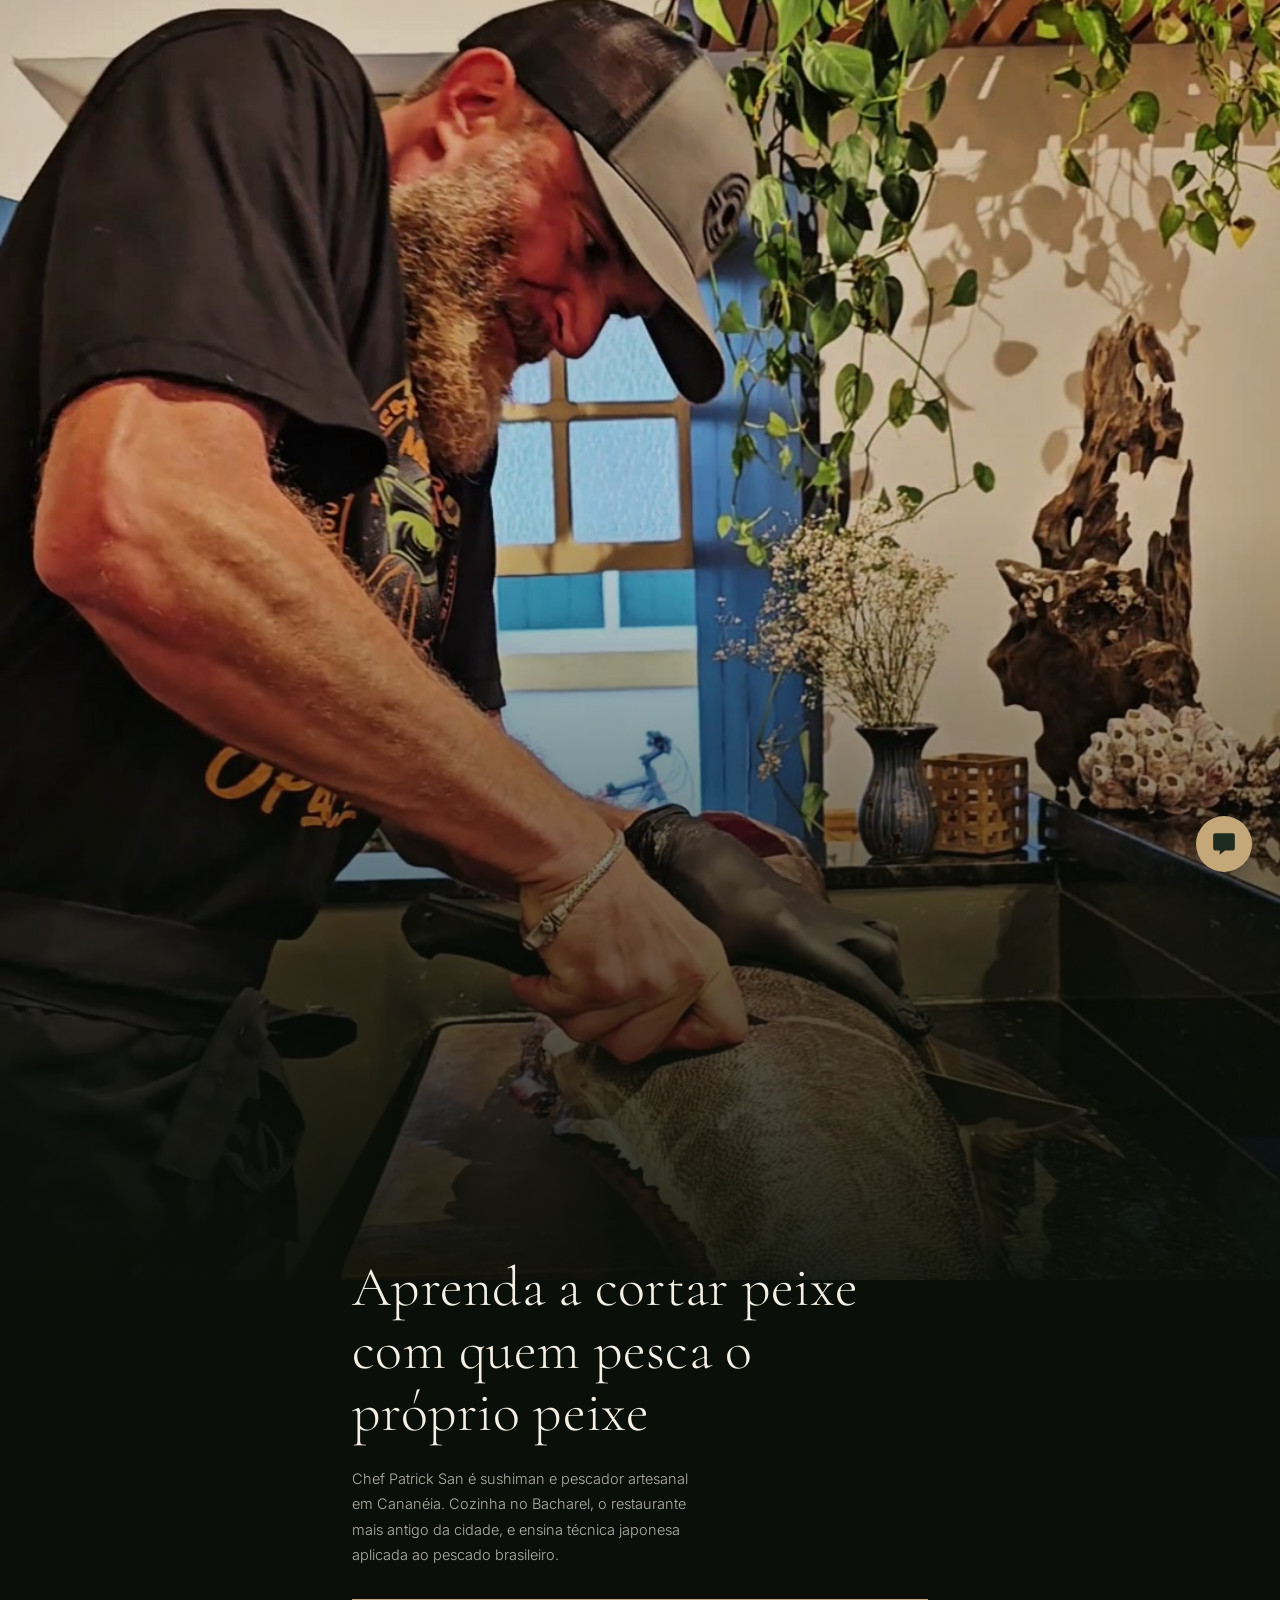
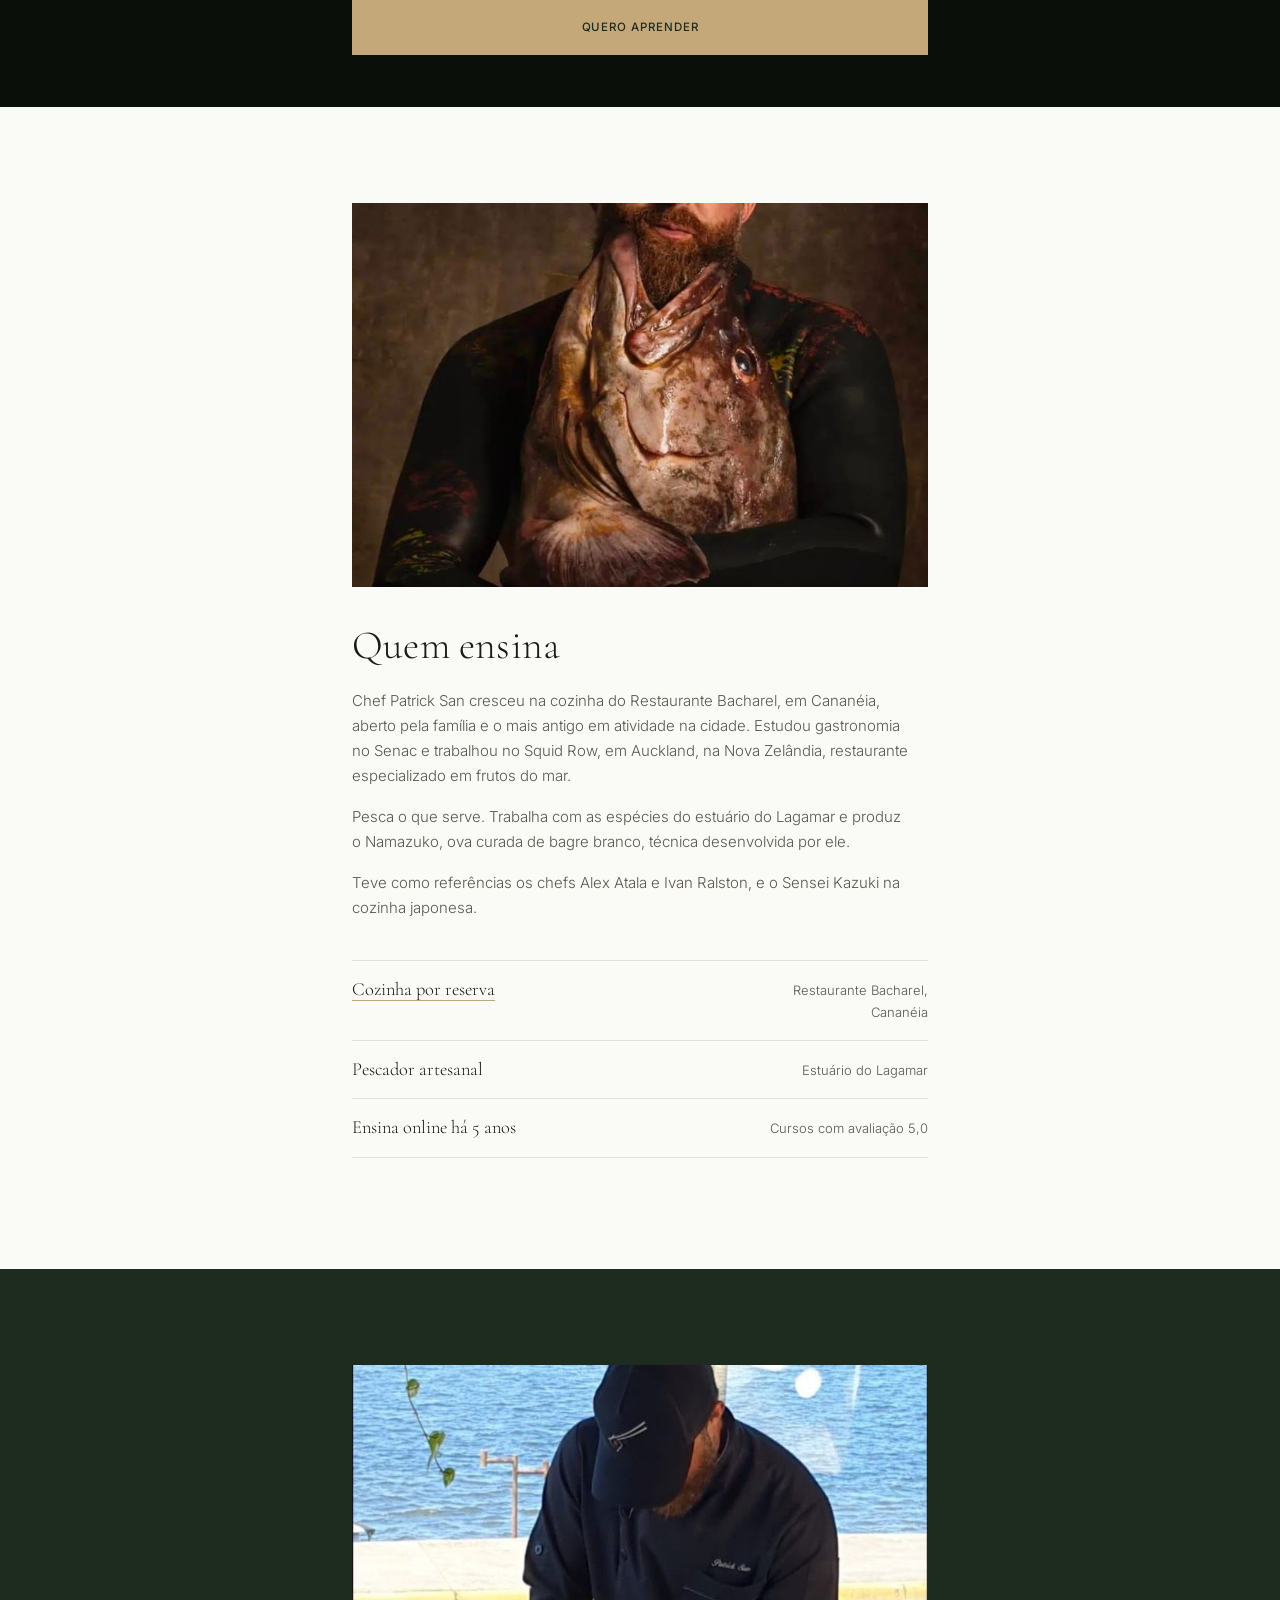
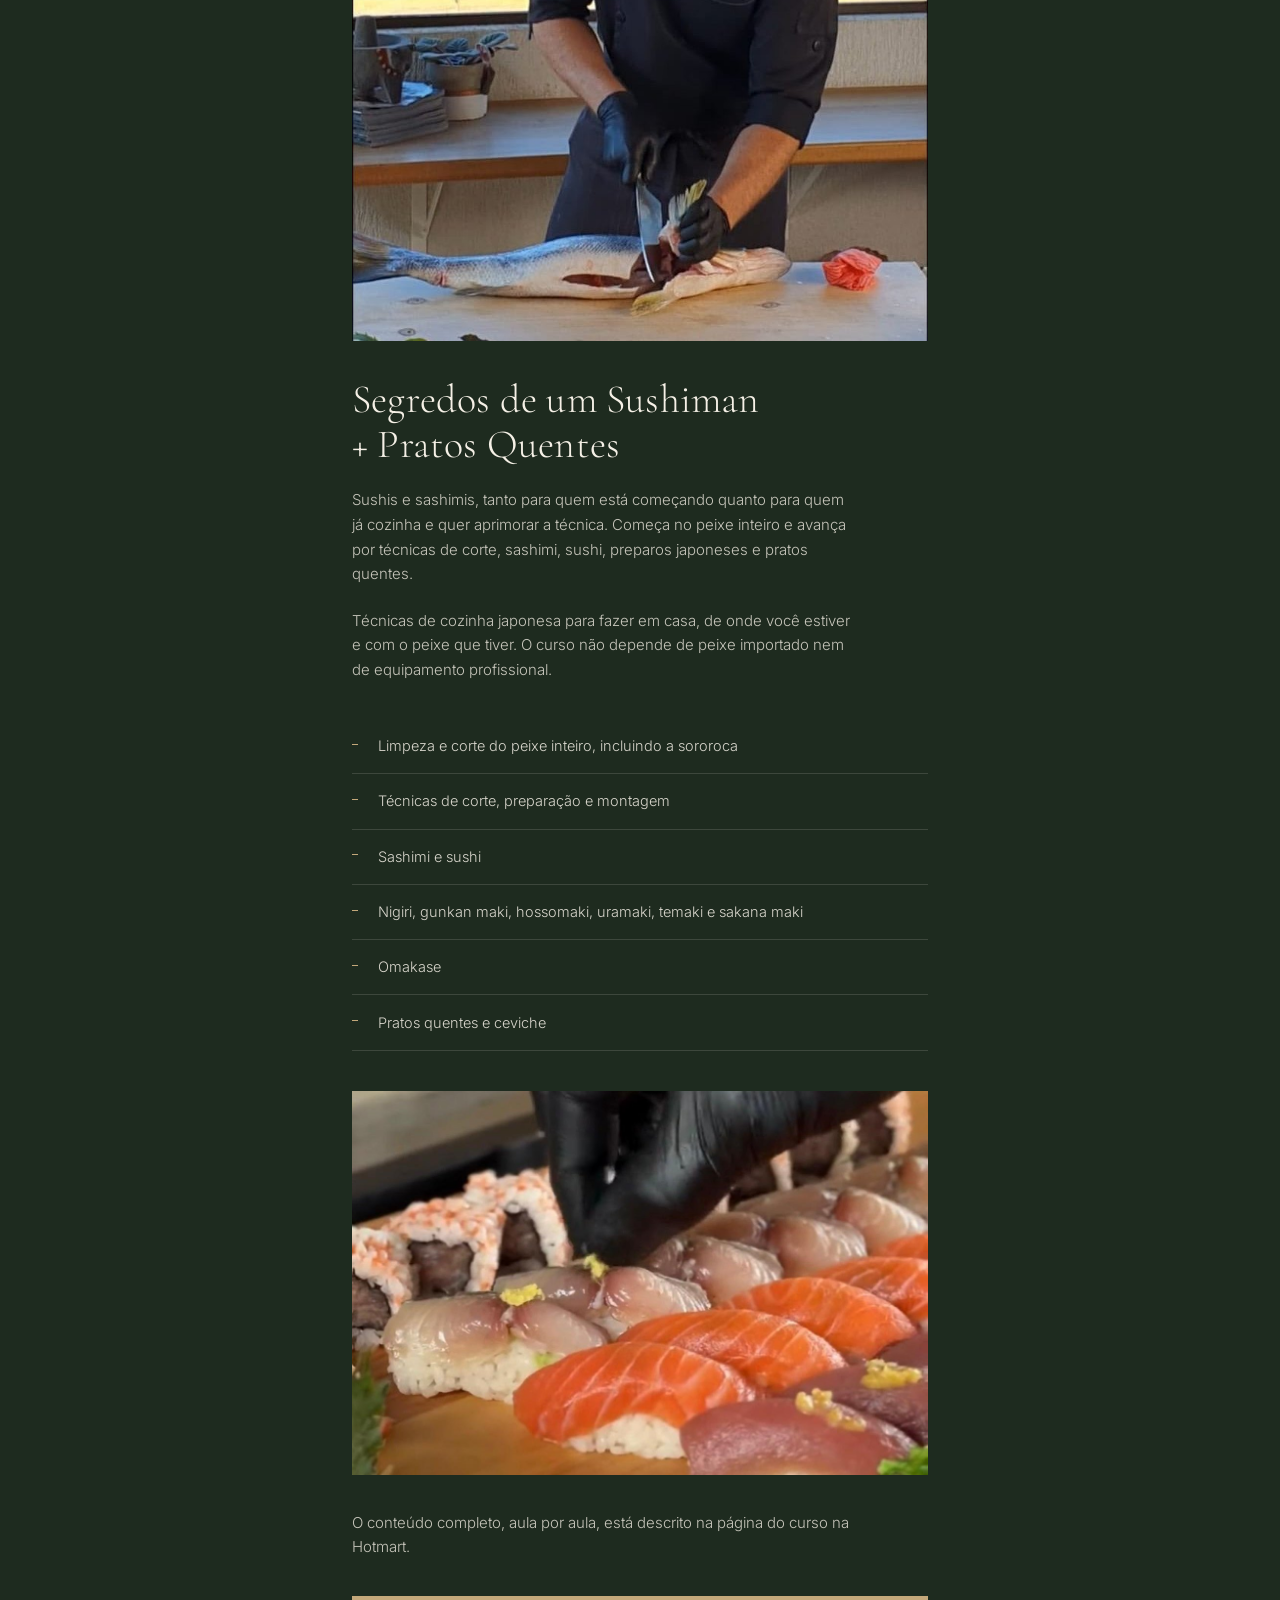
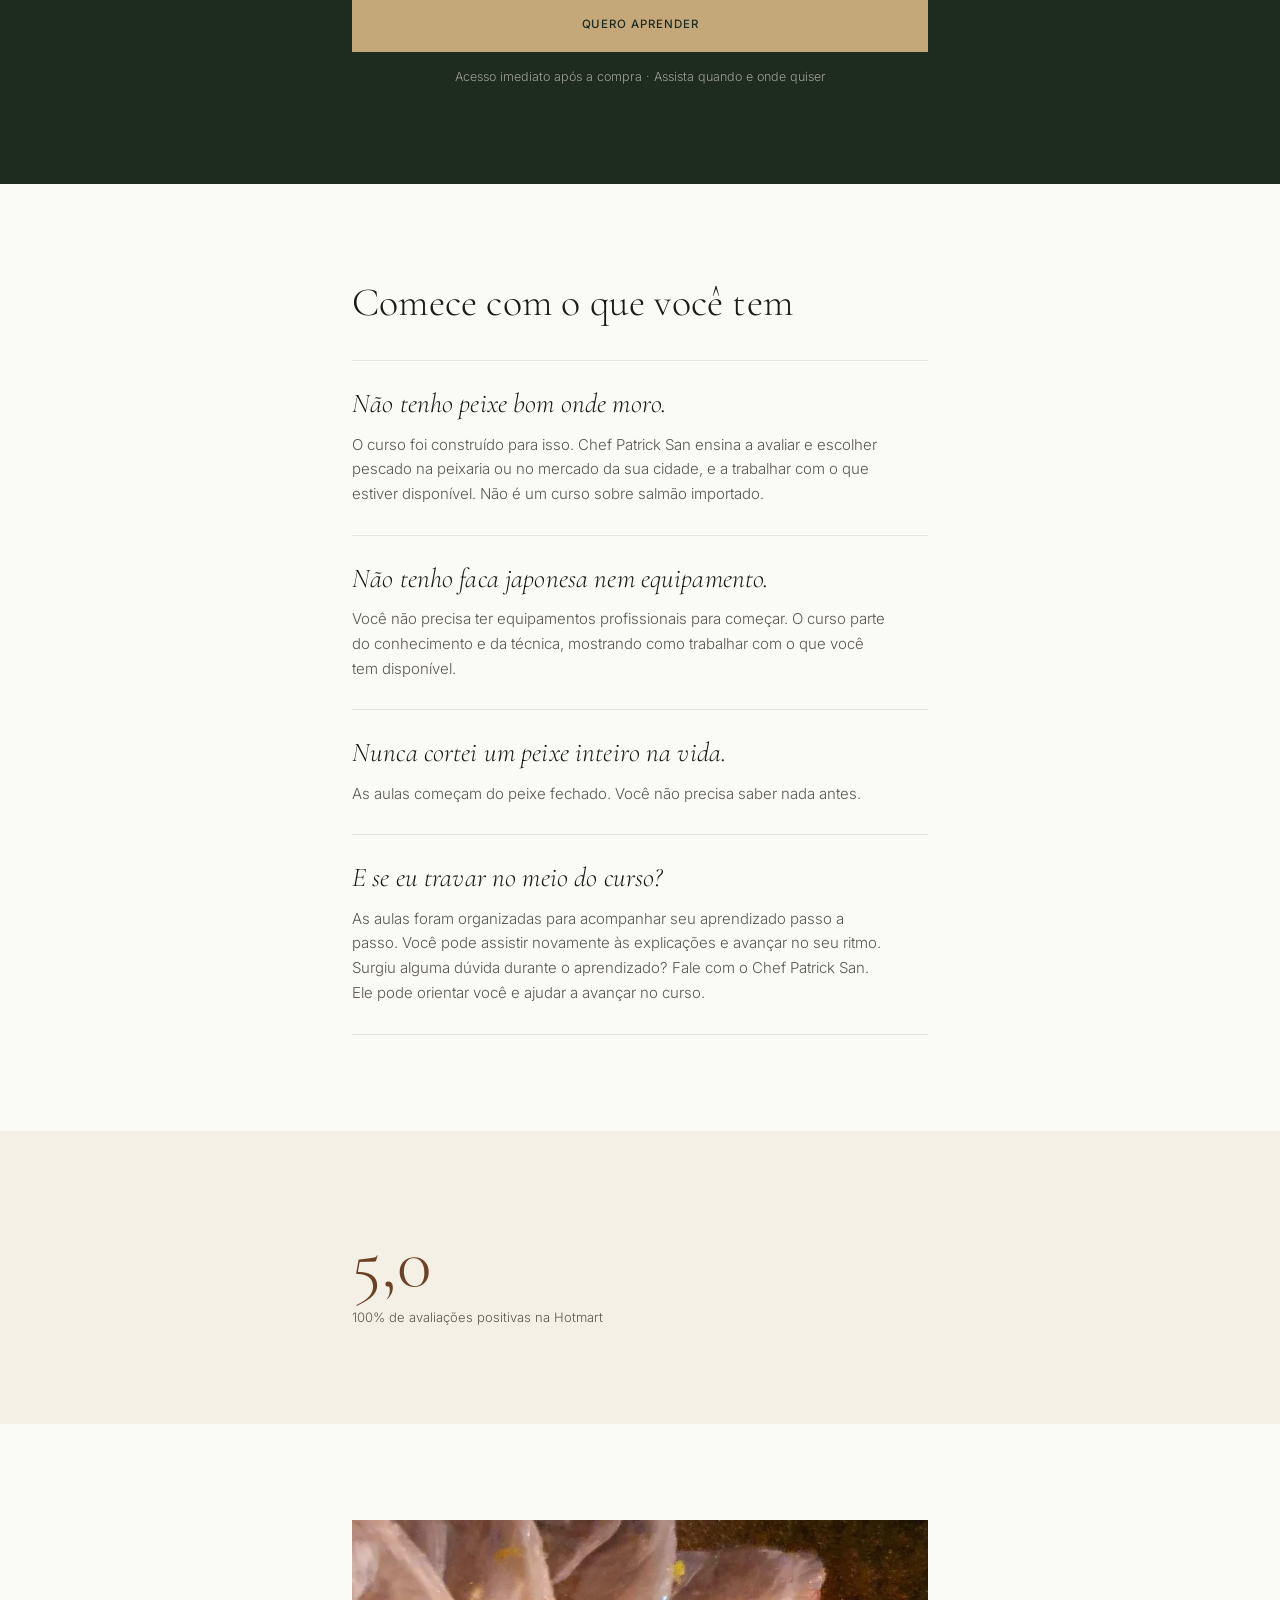
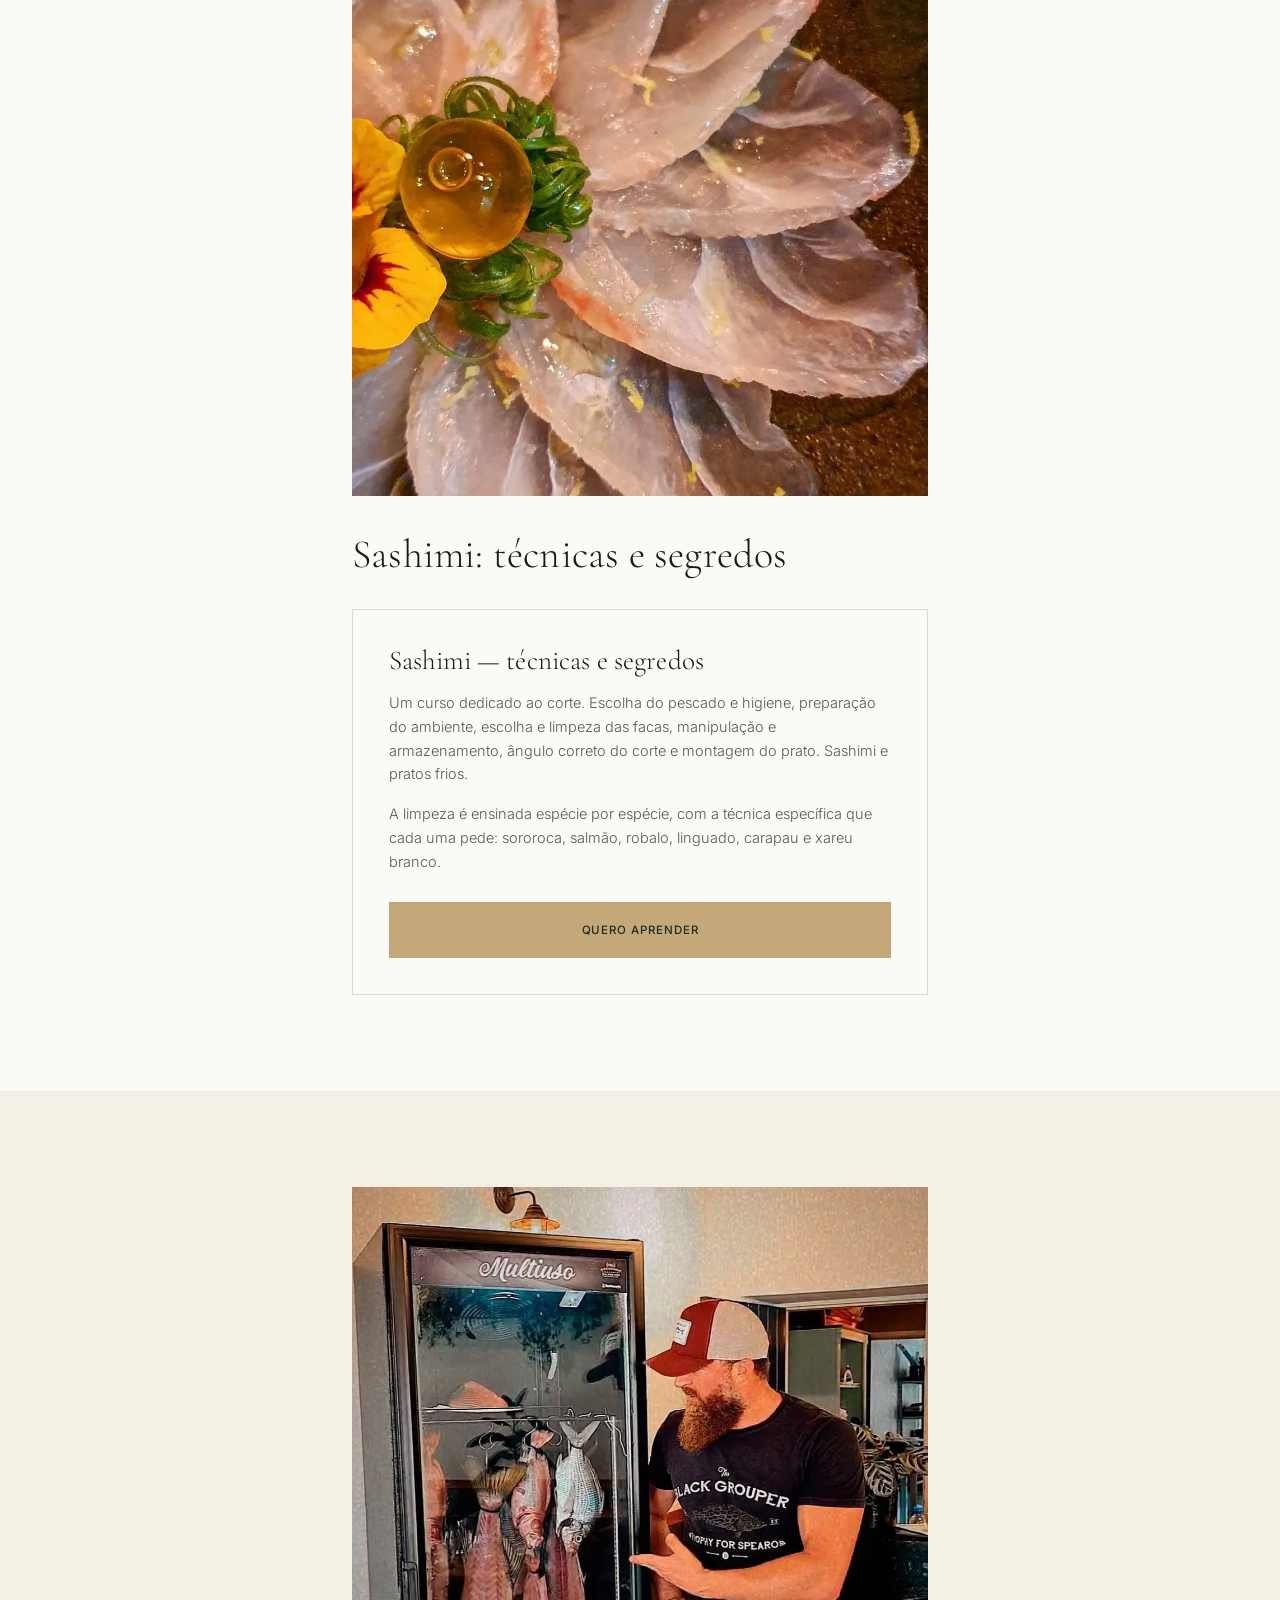
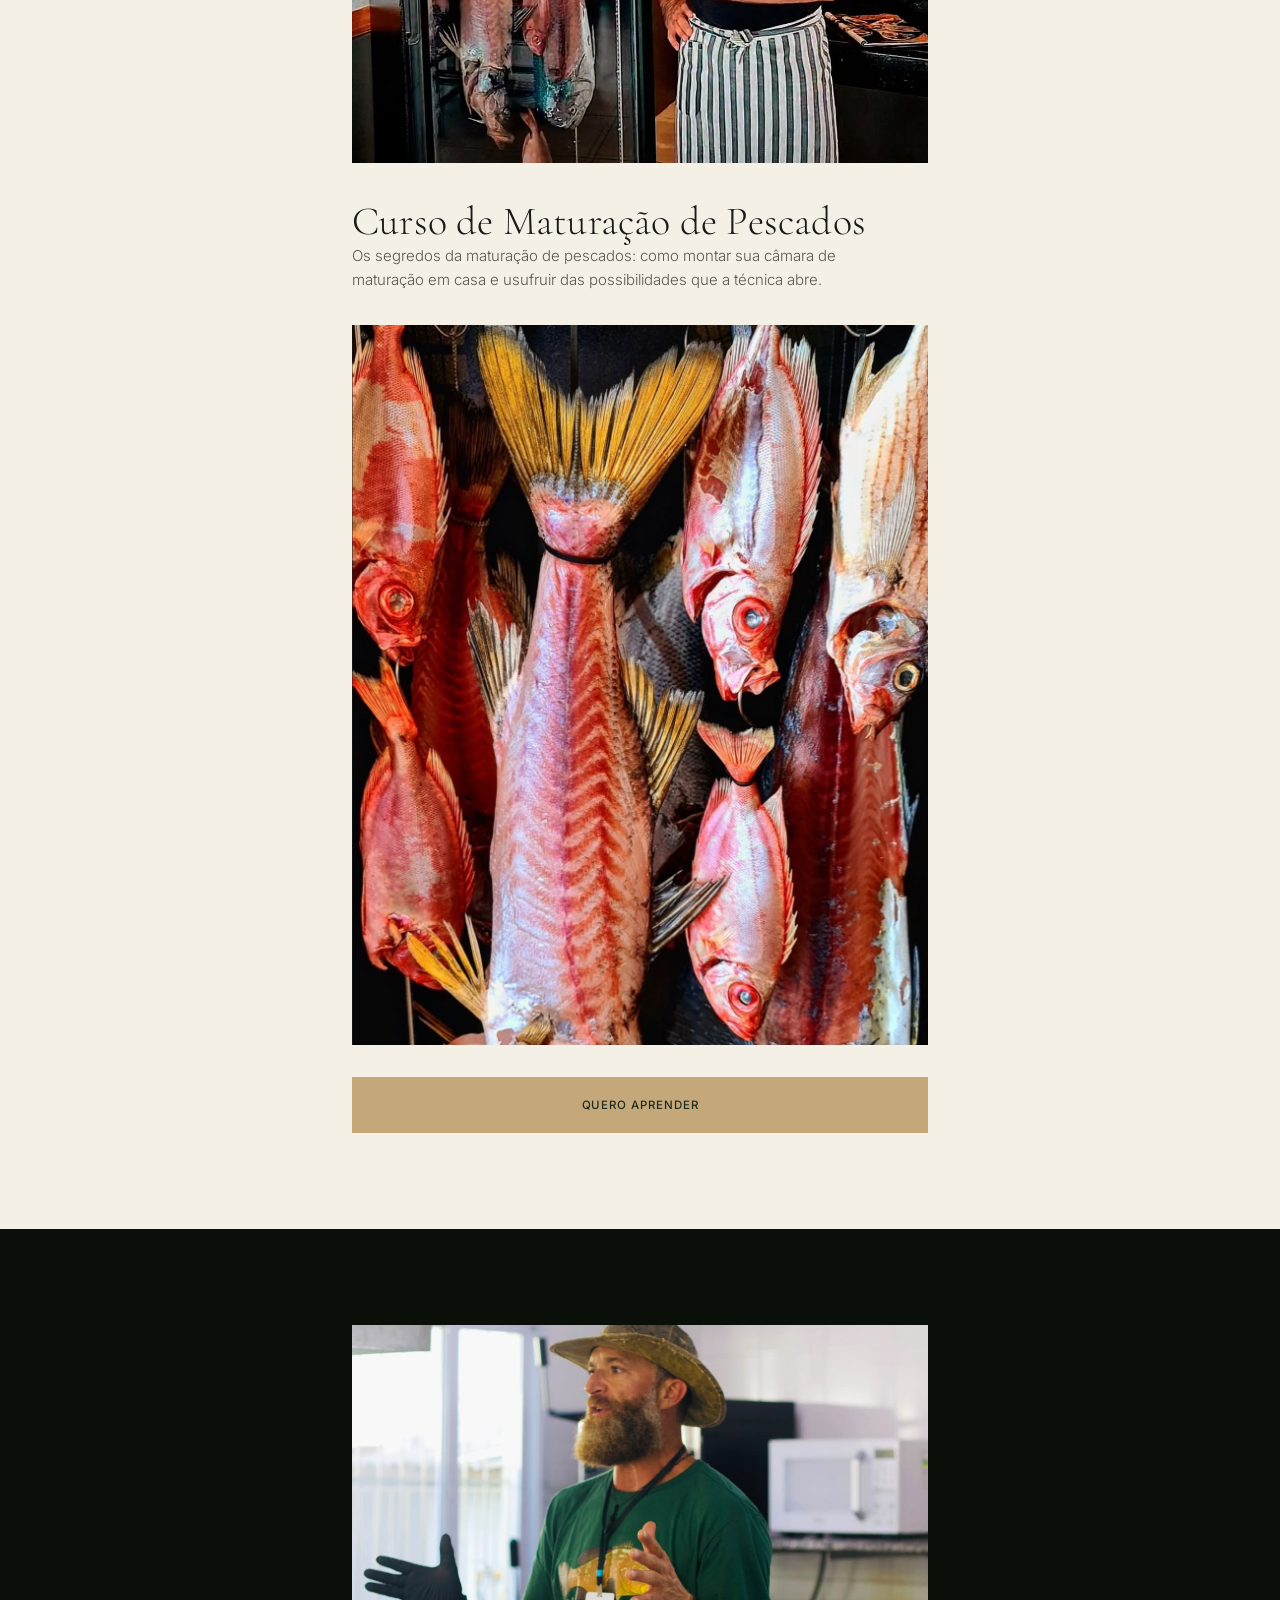
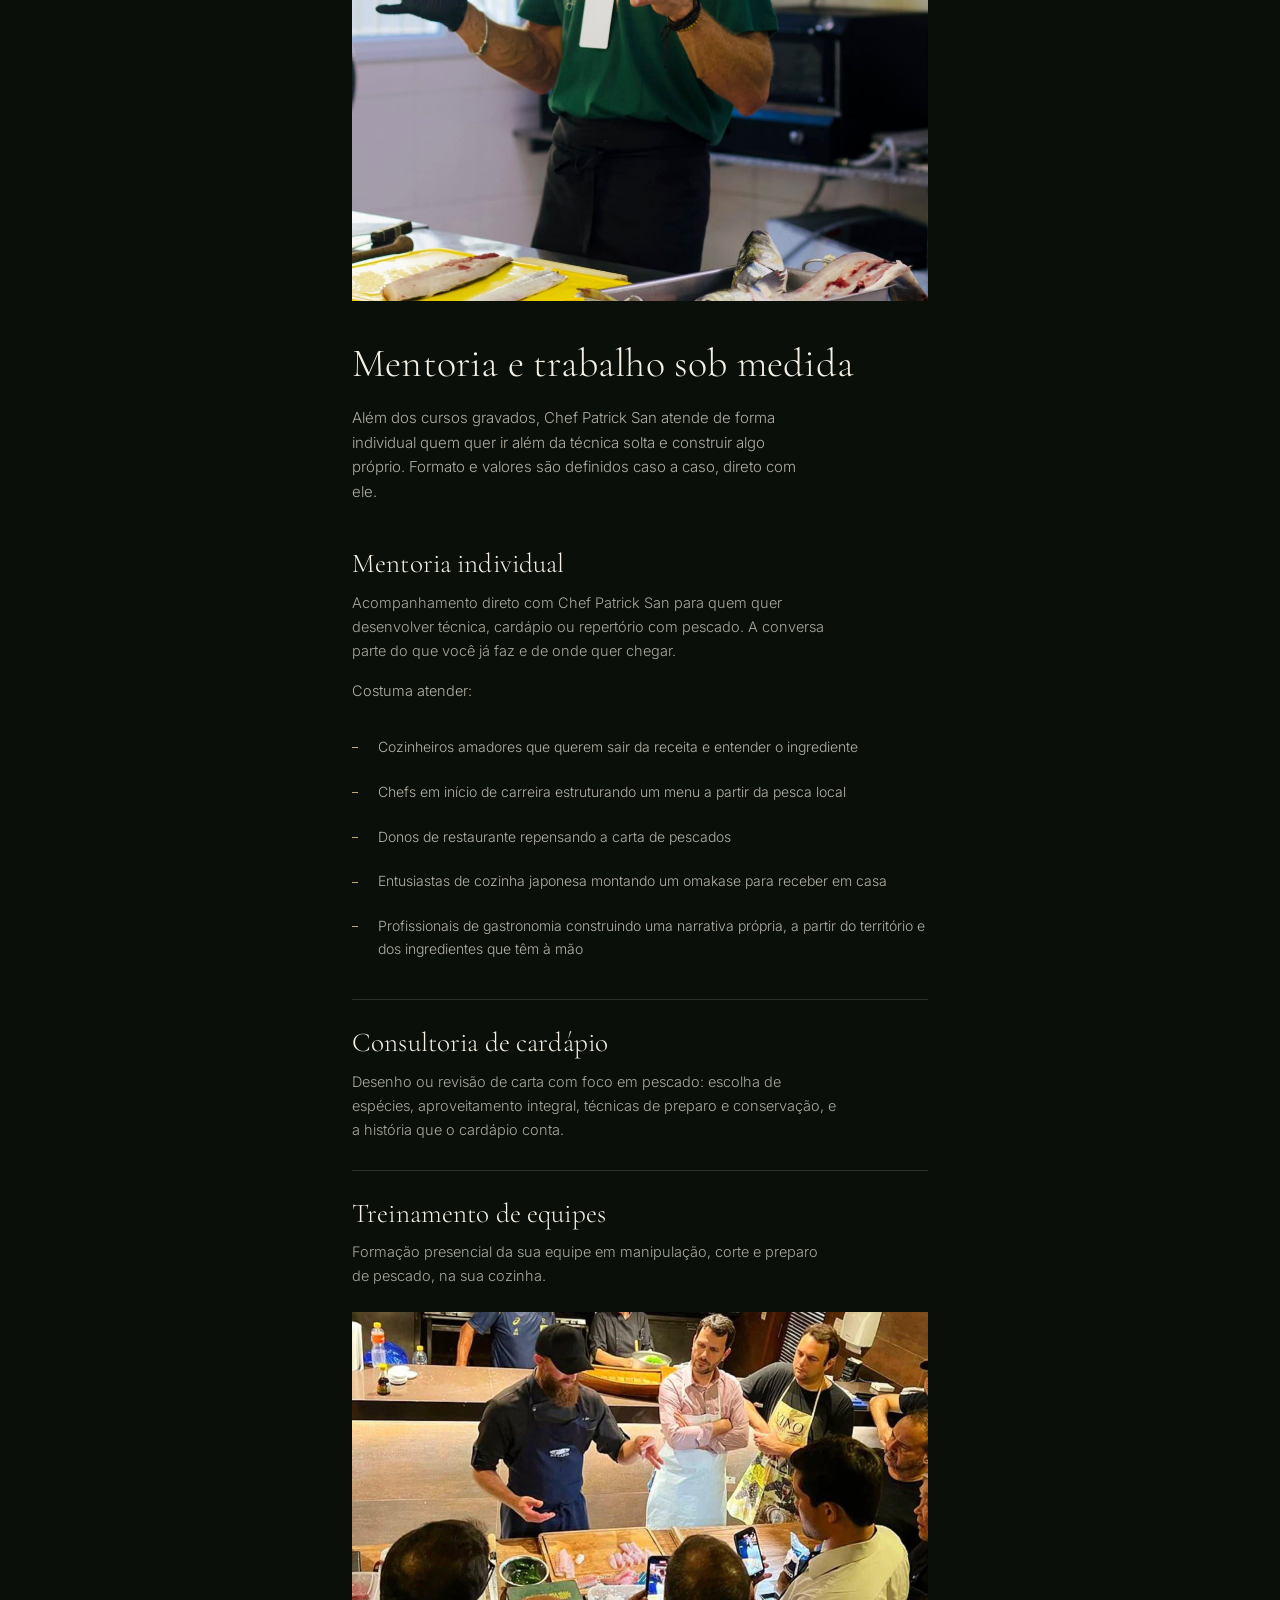
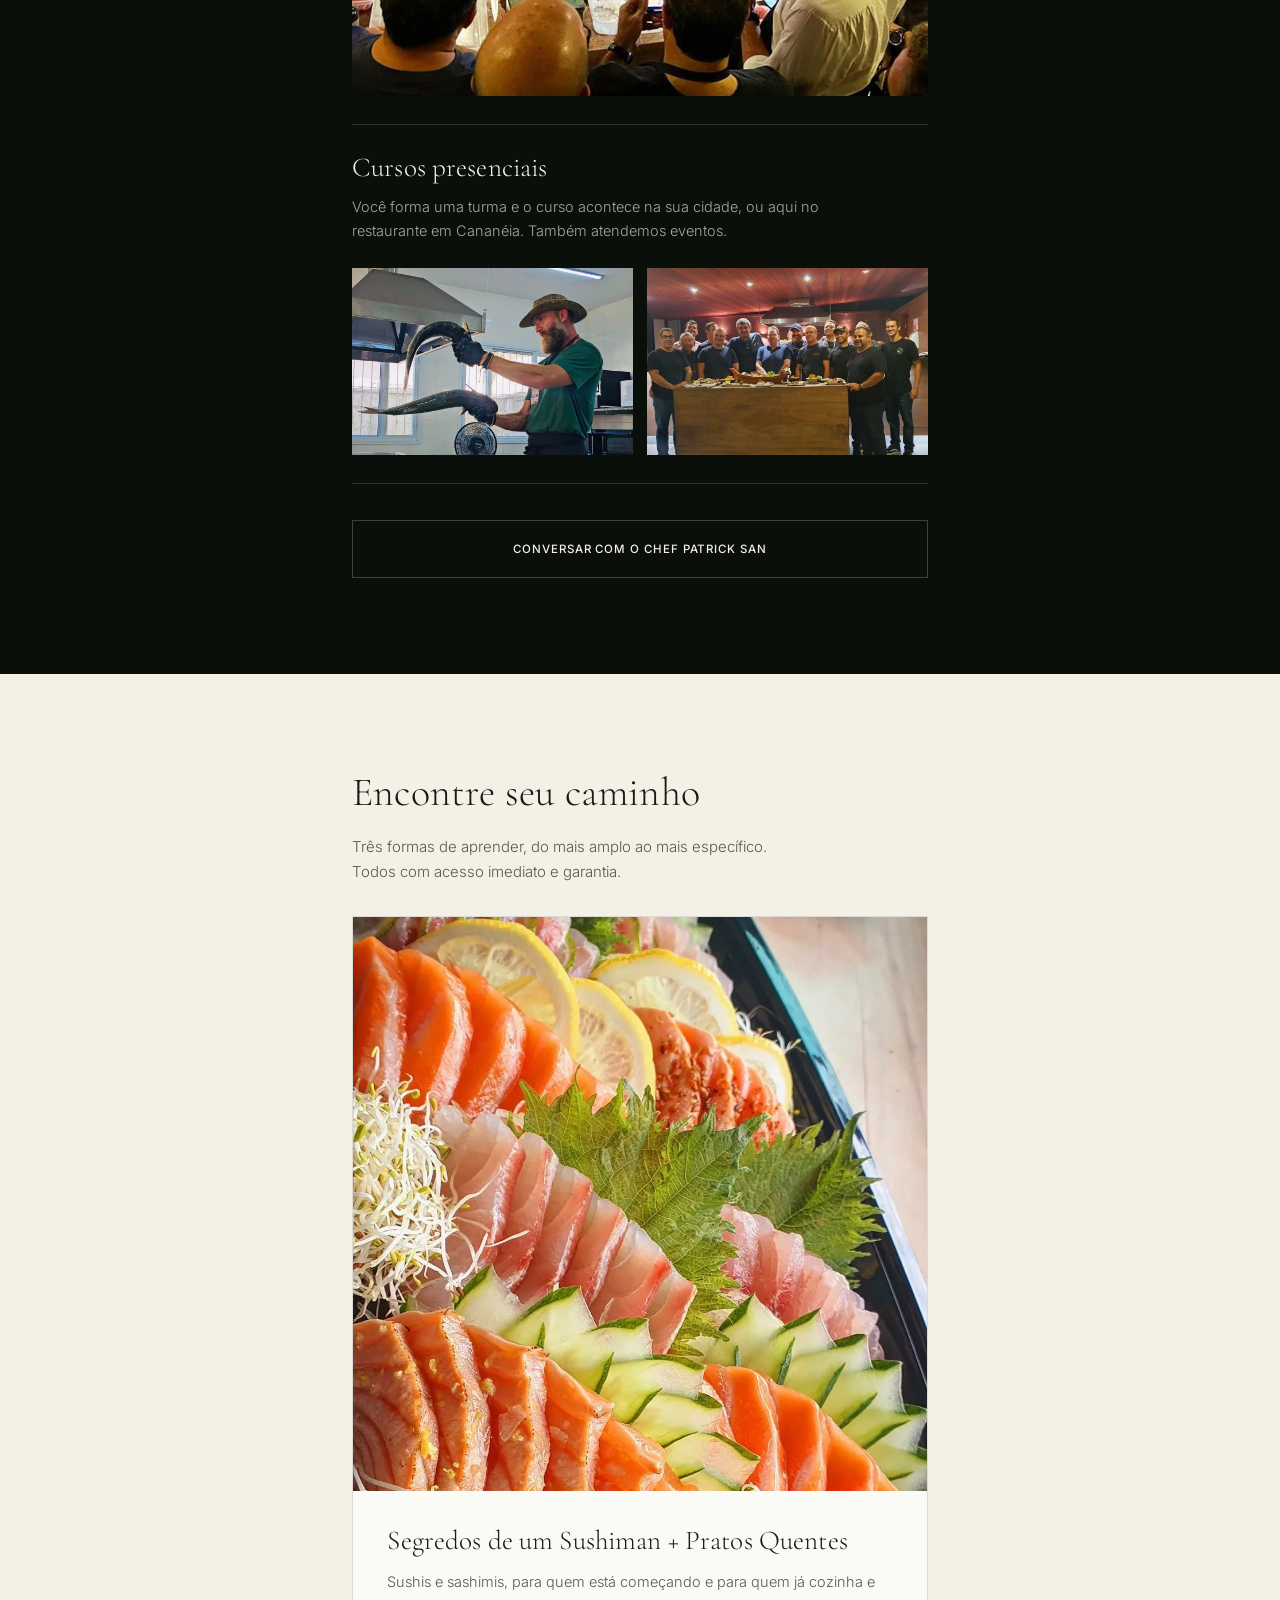
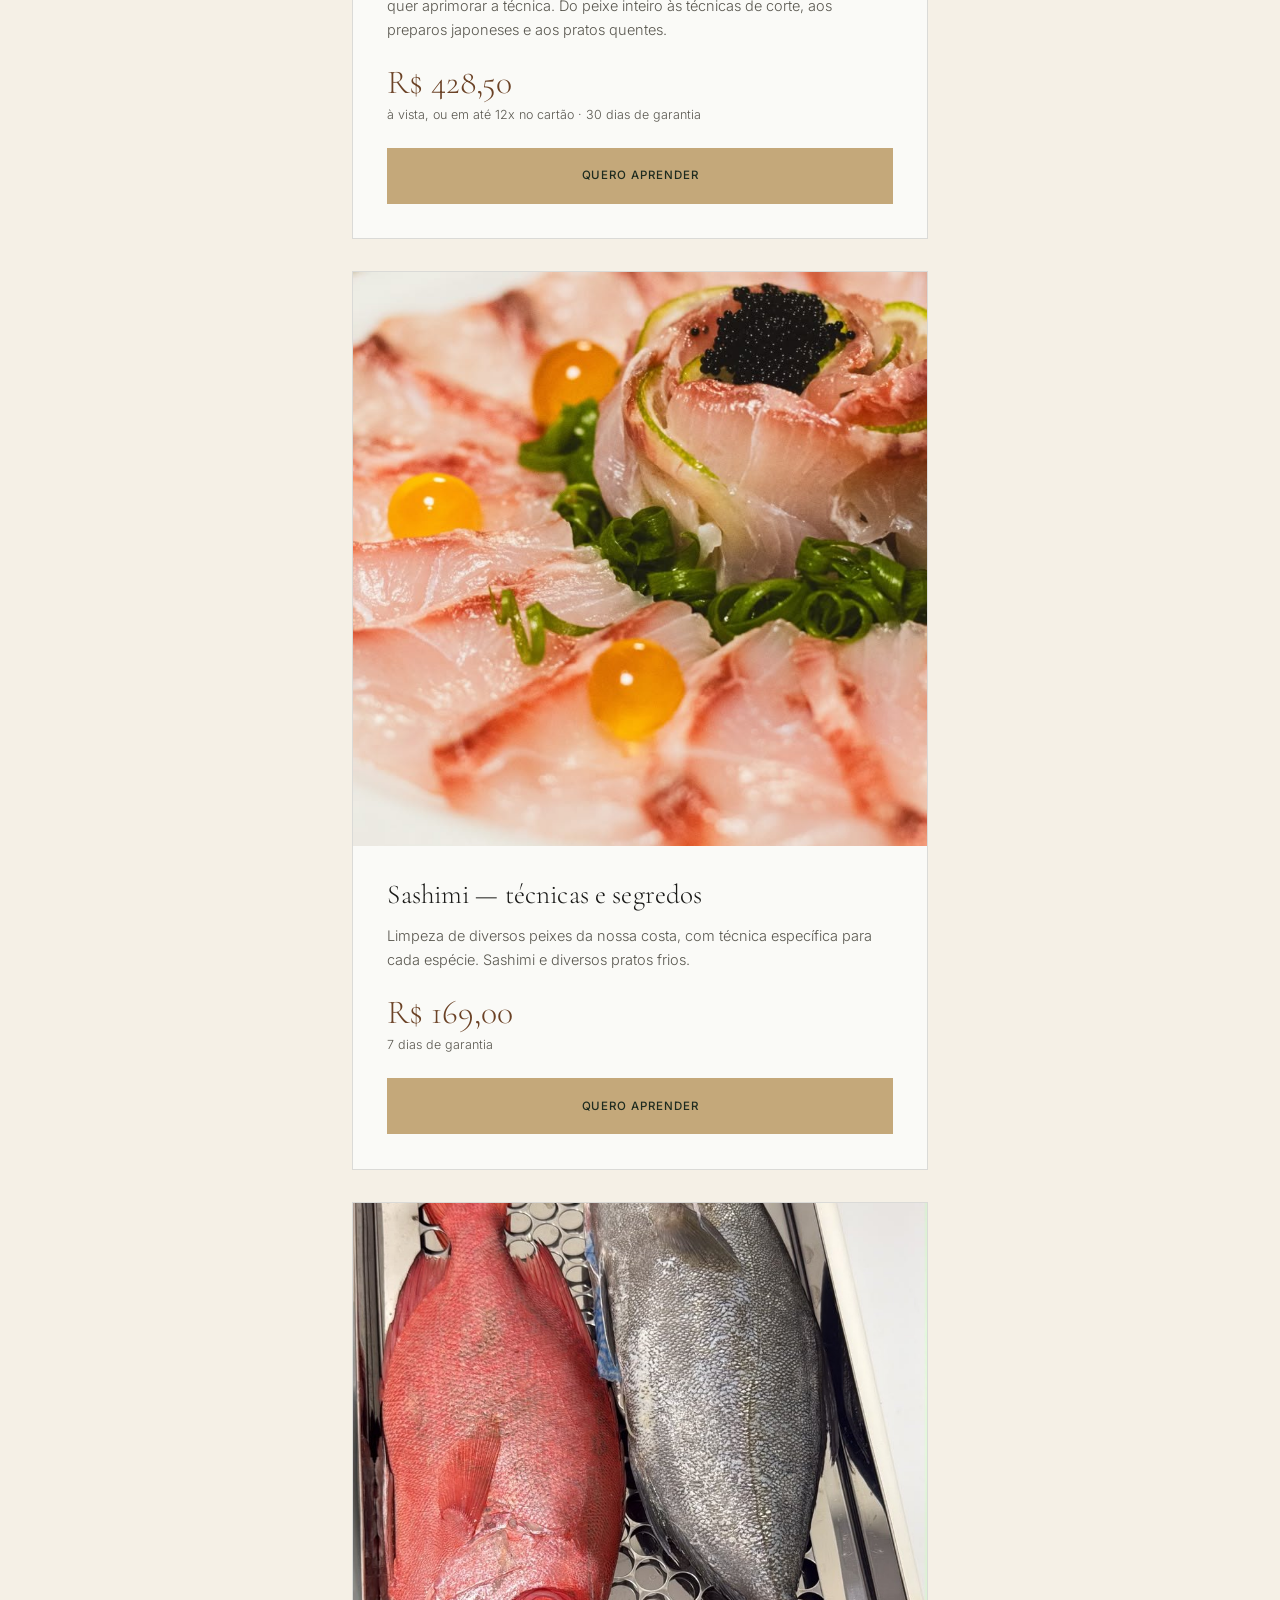
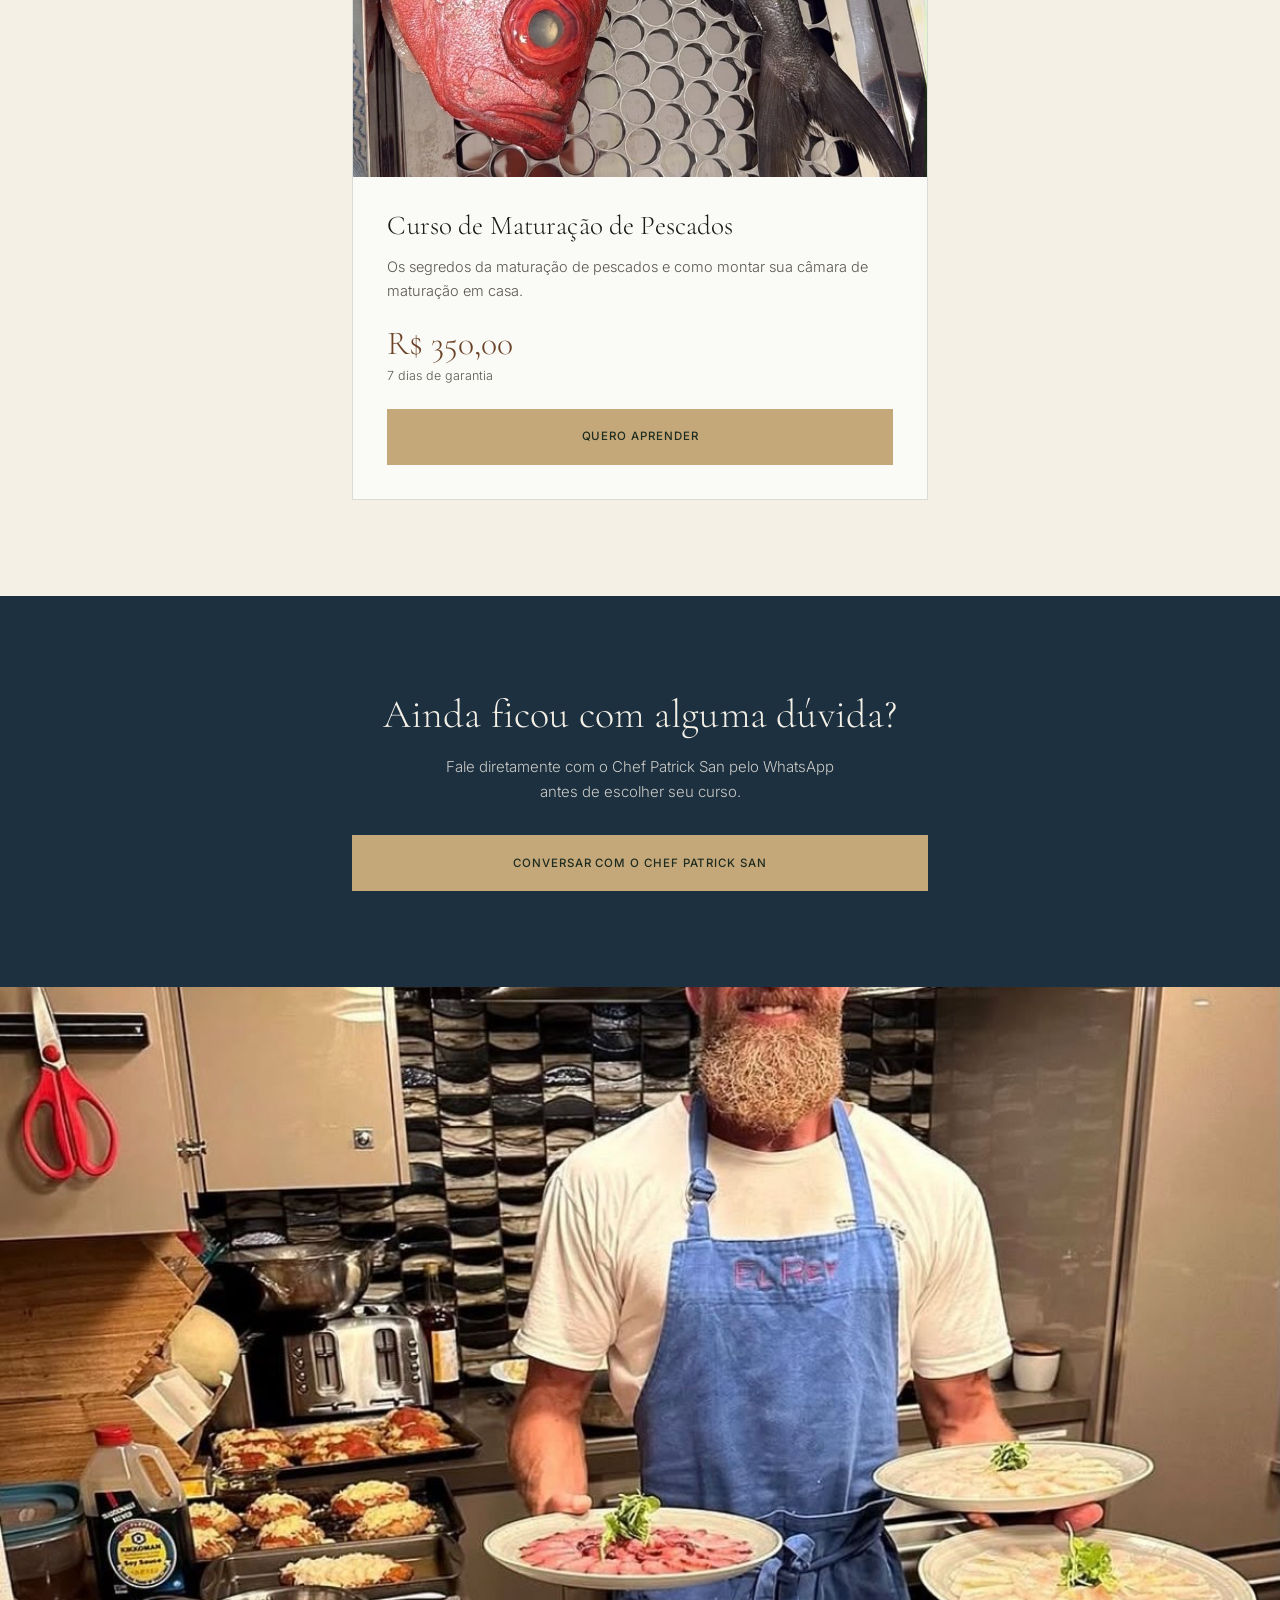
==== commit f42d7b73: "Add files via upload" ====
--- a/index.html
+++ b/index.html
@@ -1,592 +1,733 @@
 <!DOCTYPE html>
 <html lang="pt-BR">
 <head>
-  <meta charset="UTF-8">
-  <meta name="viewport" content="width=device-width, initial-scale=1.0">
-  <title>Reservas — Patrick San · Restaurante Bacharel · Cananéia</title>
-  <meta name="description" content="Reserve sua mesa com Patrick San no Restaurante Bacharel em Cananéia. Culinária oriental com pescado local, ikejime e ingredientes artesanais. Sex, Sáb e Dom.">
-  <meta property="og:title" content="Reservas — Patrick San · Restaurante Bacharel">
-  <meta property="og:description" content="Sexta, sábado e domingo no Bacharel. Sushi, sashimi, omakase e culinária oriental com pescado local de Cananéia.">
-  <meta property="og:image" content="https://i.imgur.com/P7xCqOL.jpeg">
-  <meta property="og:url" content="https://patricksan.com.br/reservas/">
-  <link rel="preconnect" href="https://fonts.googleapis.com">
-  <link rel="preconnect" href="https://fonts.gstatic.com" crossorigin>
-  <link href="https://fonts.googleapis.com/css2?family=Cormorant+Garamond:ital,wght@0,400;0,600;1,400;1,600&family=Inter:wght@400;500;600&family=Playfair+Display:ital,wght@0,700;1,700&display=swap" rel="stylesheet">
-  <link rel="stylesheet" href="design-system.css">
-  <style>
-    .nav{position:absolute;top:0;left:0;right:0;z-index:10;padding:1.375rem 0}
-    .nav__inner{display:flex;align-items:center;justify-content:space-between;gap:1rem}
-    .nav__logo{font-family:'Playfair Display',Georgia,serif;font-size:1.1rem;font-weight:700;letter-spacing:.03em;color:#f4f2ee}
-    .nav__logo span{color:#d4872a}
-    .nav__info{font-size:.7rem;color:#9a9488;letter-spacing:.06em;text-transform:uppercase;display:flex;align-items:center;gap:1.25rem}
-    .nav__info strong{color:#e8a94a;font-weight:600}
-    .hero{position:relative;min-height:100svh;display:flex;flex-direction:column;justify-content:flex-end;overflow:hidden}
-    .hero__bg{position:absolute;inset:0;background:#0a0a08}
-    .hero__bg img{width:100%;height:100%;object-fit:cover;opacity:.52}
-    .hero__bg::after{content:'';position:absolute;inset:0;background:linear-gradient(to top,rgba(10,10,8,.97) 0%,rgba(10,10,8,.5) 55%,rgba(10,10,8,.15) 100%)}
-    .hero__conteudo{position:relative;z-index:1;padding:8rem 0 3.5rem}
-    .hero__titulo{font-family:'Playfair Display',Georgia,serif;font-size:clamp(2.75rem,7vw,5.5rem);font-weight:700;line-height:1.1;letter-spacing:-.02em;margin:.75rem 0 1rem;max-width:13ch}
-    .hero__sub{font-family:'Cormorant Garamond',Georgia,serif;font-style:italic;font-size:clamp(1rem,2vw,1.3rem);color:#e8a94a;max-width:40ch;line-height:1.55;margin-bottom:2rem}
-    .hero__ctas{display:flex;flex-wrap:wrap;gap:.875rem;align-items:center;margin-bottom:2.5rem}
-    .hero__onde{display:flex;flex-wrap:wrap;gap:1.5rem}
-    .hero__onde-item{display:flex;align-items:center;gap:.5rem;font-size:.75rem;color:rgba(244,242,238,.6);font-weight:500;letter-spacing:.04em}
-    .hero__onde-item::before{content:'';width:5px;height:5px;border-radius:50%;background:#d4872a;flex-shrink:0}
-    .faixa{background:#111110;border-top:1px solid rgba(212,135,42,.15);border-bottom:1px solid rgba(212,135,42,.15);padding:1.375rem 0}
-    .faixa__inner{display:flex;align-items:center;justify-content:space-between;flex-wrap:wrap;gap:1rem}
-    .horario-grupo{display:flex;align-items:center;gap:1.5rem;flex-wrap:wrap}
-    .horario-item{text-align:center}
-    .horario-item__dia{font-size:.65rem;font-weight:700;letter-spacing:.14em;text-transform:uppercase;color:#d4872a;margin-bottom:.2rem}
-    .horario-item__hora{font-family:'Playfair Display',Georgia,serif;font-size:1.1rem;font-weight:700;color:#f4f2ee}
-    .horario-sep{width:1px;height:32px;background:#3a3830}
-    .faixa__end{font-size:.75rem;color:#9a9488;line-height:1.5}
-    .faixa__end strong{color:#e8a94a;display:block;font-size:.8rem}
-    .secao{padding-block:5rem}
-    .secao--sup{background:#111110}
-    .secao--sup2{background:#181816}
-    .secao__cab{text-align:center;margin-bottom:3.5rem}
-    .secao__titulo{font-family:'Playfair Display',Georgia,serif;font-size:clamp(1.75rem,3.5vw,2.75rem);font-weight:700;line-height:1.15;margin-bottom:.5rem}
-    .secao__sub{font-size:1rem;color:#9a9488;max-width:460px;margin-inline:auto;line-height:1.7}
-    .divisor{width:48px;height:1.5px;background:linear-gradient(90deg,transparent,#d4872a,transparent);margin:.875rem auto}
-    .cardapio-grid{display:grid;grid-template-columns:repeat(auto-fit,minmax(300px,1fr));gap:1.5rem}
-    .prato-card{background:#181816;border:1px solid #3a3830;border-radius:12px;overflow:hidden;transition:border-color .22s ease,transform .22s ease;display:flex;flex-direction:column}
-    .prato-card:hover{border-color:rgba(212,135,42,.4);transform:translateY(-3px)}
-    .prato-card__img{aspect-ratio:16/9;overflow:hidden;background:#111;position:relative}
-    .prato-card__img img{width:100%;height:100%;object-fit:cover;transition:transform .6s ease}
-    .prato-card:hover .prato-card__img img{transform:scale(1.05)}
-    .prato-card__badge{position:absolute;top:.875rem;left:.875rem;background:#d4872a;color:#0a0a08;font-size:.6rem;font-weight:700;letter-spacing:.1em;text-transform:uppercase;padding:.25rem .7rem;border-radius:999px}
-    .prato-card__corpo{padding:1.5rem;flex:1;display:flex;flex-direction:column}
-    .prato-card__titulo{font-family:'Playfair Display',Georgia,serif;font-size:1.3rem;margin-bottom:.5rem;color:#f4f2ee}
-    .prato-card__desc{font-size:.82rem;color:#9a9488;line-height:1.75;margin-bottom:1.125rem;flex:1}
-    .prato-card__itens{display:flex;flex-wrap:wrap;gap:.375rem;margin-bottom:1.25rem}
-    .item-tag{font-size:.65rem;font-weight:600;letter-spacing:.07em;text-transform:uppercase;padding:.2rem .6rem;border-radius:999px;background:rgba(212,135,42,.08);border:1px solid rgba(212,135,42,.2);color:#e8a94a}
-    .prato-card__cta{display:inline-flex;align-items:center;gap:.375rem;font-size:.7rem;font-weight:700;letter-spacing:.1em;text-transform:uppercase;color:#d4872a;transition:gap .22s ease}
-    .prato-card__cta:hover{gap:.625rem}
-    .prato-card__cta::after{content:'→'}
-    .avulsos-grid{display:grid;grid-template-columns:repeat(auto-fit,minmax(180px,1fr));gap:1px;background:#3a3830;border-radius:12px;overflow:hidden;margin-top:1.5rem}
-    .avulso{background:#181816;padding:1.5rem 1.25rem;transition:background .22s ease}
-    .avulso:hover{background:rgba(212,135,42,.05)}
-    .avulso__img{width:100%;aspect-ratio:4/3;object-fit:cover;border-radius:8px;margin-bottom:1rem}
-    .avulso__nome{font-family:'Playfair Display',Georgia,serif;font-size:1.1rem;margin-bottom:.375rem;color:#f4f2ee}
-    .avulso__desc{font-size:.78rem;color:#9a9488;line-height:1.6}
-    .omakase-bloco{background:#181816;border:1px solid rgba(212,135,42,.25);border-radius:12px;overflow:hidden;display:grid;grid-template-columns:1fr 1.1fr}
-    .omakase__visual{min-height:480px;background:#0a0a08;position:relative;display:flex;flex-direction:column;justify-content:flex-end;padding:2.5rem}
-    .omakase__visual img{position:absolute;inset:0;width:100%;height:100%;object-fit:cover;opacity:.6}
-    .omakase__visual::after{content:'';position:absolute;inset:0;background:linear-gradient(to top,rgba(10,10,8,.92) 0%,rgba(10,10,8,.3) 60%,transparent 100%)}
-    .omakase__visual-texto{position:relative;z-index:1}
-    .omakase__frase{font-family:'Cormorant Garamond',Georgia,serif;font-style:italic;font-size:1.2rem;color:#e8a94a;line-height:1.55}
-    .omakase__corpo{padding:3rem 3.25rem;display:flex;flex-direction:column;justify-content:center}
-    .omakase__titulo{font-family:'Playfair Display',Georgia,serif;font-size:clamp(1.75rem,3vw,2.5rem);margin-bottom:1rem;color:#f4f2ee}
-    .omakase__desc{font-size:.85rem;color:#9a9488;line-height:1.85;margin-bottom:1.75rem}
-    .omakase__itens{display:flex;flex-direction:column;gap:.5rem;margin-bottom:2rem}
-    .omakase__item{display:flex;align-items:flex-start;gap:.625rem;font-size:.82rem;color:#9a9488}
-    .omakase__item::before{content:'✦';color:#d4872a;flex-shrink:0;font-size:.55rem;margin-top:4px}
-    .omakase__aviso{background:rgba(212,135,42,.07);border:1px solid rgba(212,135,42,.2);border-radius:8px;padding:.875rem 1.125rem;font-size:.78rem;color:#9a9488;line-height:1.6;margin-bottom:1.75rem}
-    .omakase__aviso strong{color:#e8a94a}
-    .steps{display:grid;grid-template-columns:repeat(auto-fit,minmax(220px,1fr));gap:1px;background:#3a3830;border-radius:12px;overflow:hidden}
-    .step{background:#111110;padding:2.25rem 1.75rem;position:relative}
-    .step__num{font-family:'Playfair Display',Georgia,serif;font-size:3.5rem;font-weight:700;color:rgba(212,135,42,.12);line-height:1;position:absolute;top:1rem;right:1.25rem}
-    .step__titulo{font-family:'Playfair Display',Georgia,serif;font-size:1.15rem;margin-bottom:.5rem;color:#f4f2ee}
-    .step__desc{font-size:.8rem;color:#9a9488;line-height:1.7}
-    .diferenciais{display:grid;grid-template-columns:repeat(auto-fit,minmax(200px,1fr));gap:1.25rem}
-    .diferencial{padding:1.75rem 1.5rem;background:#181816;border:1px solid #3a3830;border-radius:12px;text-align:center;transition:border-color .22s ease,transform .22s ease}
-    .diferencial:hover{border-color:rgba(212,135,42,.3);transform:translateY(-2px)}
-    .diferencial__visual{width:100%;aspect-ratio:16/9;object-fit:cover;border-radius:8px;margin-bottom:1.125rem}
-    .diferencial__icone{font-size:1.75rem;margin-bottom:.875rem}
-    .diferencial__titulo{font-family:'Playfair Display',Georgia,serif;font-size:1rem;margin-bottom:.5rem;color:#f4f2ee}
-    .diferencial__desc{font-size:.78rem;color:#9a9488;line-height:1.65}
-    .cta-bloco{background:#111110;border:1px solid rgba(212,135,42,.2);border-radius:12px;padding:4rem 3rem;text-align:center;position:relative;overflow:hidden}
-    .cta-bloco::before{content:'';position:absolute;inset:0;background:radial-gradient(ellipse at 50% 0%,rgba(212,135,42,.08),transparent 65%);pointer-events:none}
-    .cta-bloco__inner{position:relative;z-index:1}
-    .cta-bloco__titulo{font-family:'Playfair Display',Georgia,serif;font-size:clamp(1.75rem,3.5vw,3rem);font-weight:700;margin-bottom:.75rem;color:#f4f2ee}
-    .cta-bloco__sub{font-family:'Cormorant Garamond',Georgia,serif;font-style:italic;font-size:1.2rem;color:#e8a94a;margin-bottom:2rem;line-height:1.55;max-width:40ch;margin-inline:auto;display:block}
-    .cta-bloco__acoes{display:flex;gap:.875rem;justify-content:center;flex-wrap:wrap}
-    .cta-bloco__nota{font-size:.72rem;color:#9a9488;margin-top:1rem}
-    .footer{background:#050504;border-top:1px solid rgba(255,255,255,.05);padding:2rem 0}
-    .footer__inner{display:flex;flex-wrap:wrap;gap:1.25rem;justify-content:space-between;align-items:center}
-    .footer__marca{font-family:'Playfair Display',Georgia,serif;font-size:1rem;color:#f4f2ee}
-    .footer__marca span{color:#d4872a}
-    .footer__copy{font-size:.7rem;color:#9a9488;margin-top:.25rem}
-    .footer__links{display:flex;gap:1.5rem;flex-wrap:wrap}
-    .footer__links a{font-size:.72rem;color:#9a9488;transition:color .22s ease}
-    .footer__links a:hover{color:#e8a94a}
-    .btn{display:inline-flex;align-items:center;gap:.5rem;padding:.9rem 2rem;border-radius:999px;font-family:'Inter',system-ui,sans-serif;font-size:.8rem;font-weight:600;letter-spacing:.1em;text-transform:uppercase;cursor:pointer;border:none;transition:transform .22s ease,box-shadow .22s ease,background .22s ease}
-    .btn:hover{transform:translateY(-2px)}
-    .btn--reservar{background:#d4872a;color:#0a0a08;box-shadow:0 4px 24px rgba(212,135,42,.35);padding:1rem 2.25rem}
-    .btn--reservar:hover{background:#e8a94a;box-shadow:0 6px 32px rgba(212,135,42,.5)}
-    .btn--fantasma{border:1.5px solid rgba(212,135,42,.4);color:#e8a94a}
-    .btn--fantasma:hover{border-color:#d4872a;background:rgba(212,135,42,.12)}
-    .btn--wa{background:#25D366;color:#fff;box-shadow:0 4px 24px rgba(37,211,102,.3)}
-    .btn--wa:hover{background:#1fbd5a}
-    .overline{font-size:.7rem;font-weight:600;letter-spacing:.2em;text-transform:uppercase;color:#d4872a}
-    .reveal{opacity:0;transform:translateY(28px);transition:opacity .65s ease,transform .65s ease}
-    .reveal.visivel{opacity:1;transform:translateY(0)}
-    @media(prefers-reduced-motion:reduce){.reveal{opacity:1;transform:none;transition:none}}
-    @media(max-width:900px){.omakase-bloco{grid-template-columns:1fr}.omakase__visual{min-height:260px}.omakase__corpo{padding:2rem 1.5rem}.nav__info{display:none}}
-    @media(max-width:600px){.secao{padding-block:3.5rem}.hero__conteudo{padding-top:6rem}.cta-bloco{padding:2.5rem 1.5rem}.hero__ctas{flex-direction:column}.hero__ctas .btn{width:100%;justify-content:center}.footer__inner{flex-direction:column;text-align:center}}
-     <style id="dif-v3-css">
-
-  .dif-secao {
-    padding-block: 5rem;
-    background: #181816;
+<meta charset="UTF-8">
+<meta name="viewport" content="width=device-width, initial-scale=1">
+<title>Cursos de cozinha japonesa — Chef Patrick San</title>
+<meta name="description" content="Aprenda técnicas de sushi e sashimi com o Chef Patrick San, sushiman e pescador artesanal de Cananéia. Cursos online com acesso imediato.">
+
+<!-- ============================================================
+     PIXEL DO META — substituir SEU_PIXEL_ID pelo número real
+     Instalar ANTES de publicar. Sem ele o anúncio trabalha às cegas.
+     ============================================================ -->
+<script>
+!function(f,b,e,v,n,t,s){if(f.fbq)return;n=f.fbq=function(){n.callMethod?
+n.callMethod.apply(n,arguments):n.queue.push(arguments)};if(!f._fbq)f._fbq=n;
+n.push=n;n.loaded=!0;n.version='2.0';n.queue=[];t=b.createElement(e);t.async=!0;
+t.src=v;s=b.getElementsByTagName(e)[0];s.parentNode.insertBefore(t,s)}(window,
+document,'script','https://connect.facebook.net/en_US/fbevents.js');
+fbq('init', 'SEU_PIXEL_ID');
+fbq('track', 'PageView');
+</script>
+
+<link rel="preconnect" href="https://fonts.googleapis.com">
+<link rel="preconnect" href="https://fonts.gstatic.com" crossorigin>
+<link href="https://fonts.googleapis.com/css2?family=Cormorant+Garamond:ital,wght@0,300;0,400;0,500;1,300;1,400&family=Inter:wght@300;400;500&display=swap" rel="stylesheet">
+
+<style>
+/* ============================================================
+   DESIGN SYSTEM PATRICK SAN
+   Tokens idênticos aos de assets/css/style.css
+   ============================================================ */
+:root{
+  --noite-mangue:#0A1009;
+  --verde-mangue:#1E2B1F;
+  --azul-lagamar:#1C3040;
+  --areia:#C4A87A;
+  --terra-defumada:#6B4226;
+  --creme:#F5F0E6;
+  --offwhite:#FAFAF7;
+  --quase-preto:#1A1A18;
+  --cinza-quente:#5A5850;
+
+  --display:'Cormorant Garamond',Georgia,serif;
+  --corpo:'Inter',system-ui,-apple-system,sans-serif;
+
+  --max:640px;
+  --gut:clamp(1.25rem,5vw,2rem);
+  --bloco:clamp(3.5rem,10vw,6rem);
+}
+
+*,*::before,*::after{box-sizing:border-box}
+html{-webkit-text-size-adjust:100%;scroll-behavior:smooth}
+body{
+  margin:0;
+  background:var(--offwhite);
+  color:var(--quase-preto);
+  font-family:var(--corpo);
+  font-size:15px;
+  font-weight:300;
+  line-height:1.65;
+  -webkit-font-smoothing:antialiased;
+}
+img,video{max-width:100%;height:auto;display:block}
+
+h1,h2,h3{
+  font-family:var(--display);
+  font-weight:300;
+  line-height:1.12;
+  letter-spacing:.005em;
+  margin:0;
+}
+h1{font-size:clamp(2.1rem,8.5vw,3.5rem)}
+h2{font-size:clamp(1.7rem,6.5vw,2.5rem)}
+h3{font-size:clamp(1.25rem,5vw,1.7rem)}
+p{margin:0 0 1.1em}
+p:last-child{margin-bottom:0}
+
+.wrap{max-width:var(--max);margin:0 auto;padding-left:var(--gut);padding-right:var(--gut)}
+.bloco{padding-top:var(--bloco);padding-bottom:var(--bloco)}
+
+/* ---------- Botões ---------- */
+.btn{
+  display:block;
+  width:100%;
+  padding:1.15rem 1.5rem;
+  border:0;
+  border-radius:0;
+  background:var(--areia);
+  color:var(--verde-mangue);
+  font-family:var(--corpo);
+  font-size:11.5px;
+  font-weight:500;
+  letter-spacing:.08em;
+  text-transform:uppercase;
+  text-align:center;
+  text-decoration:none;
+  cursor:pointer;
+  transition:background .45s ease;
+}
+.btn:hover,.btn:focus-visible{background:#D6BE93}
+
+.btn-fantasma-claro{
+  background:transparent;
+  color:var(--creme);
+  border:1px solid rgba(245,240,230,.22);
+  transition:border-color .45s ease;
+}
+.btn-fantasma-claro:hover,.btn-fantasma-claro:focus-visible{
+  background:transparent;border-color:rgba(245,240,230,.5)
+}
+
+.btn-fantasma-escuro{
+  background:transparent;
+  color:var(--cinza-quente);
+  border:1px solid rgba(26,26,24,.15);
+  transition:border-color .45s ease;
+}
+.btn-fantasma-escuro:hover,.btn-fantasma-escuro:focus-visible{
+  background:transparent;border-color:rgba(26,26,24,.4)
+}
+
+a:focus-visible,.btn:focus-visible{outline:2px solid var(--areia);outline-offset:3px}
+
+.sob-btn{
+  margin-top:.9rem;
+  font-size:12.5px;
+  line-height:1.7;
+  color:var(--cinza-quente);
+  text-align:center;
+}
+
+/* ---------- Hero ---------- */
+.hero{position:relative;background:var(--noite-mangue);color:var(--creme)}
+.hero-media{position:relative;aspect-ratio:4/5;background:var(--verde-mangue);overflow:hidden}
+@media(min-width:700px){.hero-media{aspect-ratio:1/1}}
+.hero-media img,.hero-media video{width:100%;height:100%;object-fit:cover}
+.hero-media::after{
+  content:"";position:absolute;inset:0;
+  background:linear-gradient(to bottom,rgba(10,16,9,.15) 40%,rgba(10,16,9,.92) 100%);
+}
+.hero-texto{position:relative;padding-top:2.5rem;padding-bottom:3.25rem;margin-top:-4rem;z-index:2}
+.hero h1{color:var(--creme)}
+.hero-sub{
+  margin-top:1.35rem;
+  color:rgba(245,240,230,.72);
+  font-size:14.5px;
+  line-height:1.75;
+  max-width:38ch;
+}
+.hero .btn{margin-top:2rem}
+
+/* ---------- Autoridade ---------- */
+.autoridade p{color:var(--cinza-quente);max-width:62ch}
+.autoridade .retrato{margin-bottom:2.25rem;aspect-ratio:3/2;background:#E4DED0;overflow:hidden}
+.autoridade .retrato img{width:100%;height:100%;object-fit:cover}
+
+.fatos{margin-top:2.5rem;border-top:1px solid rgba(26,26,24,.12)}
+.fato{
+  display:flex;
+  justify-content:space-between;
+  align-items:baseline;
+  gap:1.5rem;
+  padding:1.05rem 0;
+  border-bottom:1px solid rgba(26,26,24,.12);
+}
+.fato dt{font-family:var(--display);font-size:1.15rem;line-height:1.3}
+.fato dd{margin:0;font-size:13px;color:var(--cinza-quente);text-align:right;max-width:20ch}
+
+/* ---------- Oferta principal (o momento forte da página) ---------- */
+.oferta{background:var(--verde-mangue);color:var(--creme)}
+.oferta h2{color:var(--creme)}
+.oferta .lede{margin-top:1.35rem;color:rgba(245,240,230,.78);max-width:56ch}
+.oferta-media{aspect-ratio:3/2;background:var(--noite-mangue);overflow:hidden;margin-bottom:2.25rem}
+.oferta-media img{width:100%;height:100%;object-fit:cover}
+
+.aulas{list-style:none;margin:2.25rem 0 0;padding:0}
+.aulas li{
+  padding:.95rem 0 .95rem 1.6rem;
+  border-bottom:1px solid rgba(245,240,230,.14);
+  position:relative;
+  color:rgba(245,240,230,.86);
+  font-size:14.5px;
+}
+.aulas li::before{
+  content:"";position:absolute;left:0;top:1.55rem;
+  width:6px;height:1px;background:var(--areia);
+}
+
+.preco{margin-top:2.75rem;padding-top:2rem;border-top:1px solid rgba(196,168,122,.35)}
+.preco .valor{font-family:var(--display);font-size:clamp(2.6rem,11vw,3.6rem);line-height:1;color:var(--areia)}
+.preco .parcela{margin-top:.6rem;font-size:13.5px;color:rgba(245,240,230,.65)}
+.oferta .btn{margin-top:1.75rem}
+.oferta .sob-btn{color:rgba(245,240,230,.6)}
+
+/* ---------- Objeções ---------- */
+.objecao{padding:1.75rem 0;border-bottom:1px solid rgba(26,26,24,.1)}
+.objecao:first-of-type{border-top:1px solid rgba(26,26,24,.1)}
+.objecao h3{font-style:italic;color:var(--quase-preto)}
+.objecao p{margin-top:.8rem;color:var(--cinza-quente);max-width:60ch}
+
+/* ---------- Prova ---------- */
+.prova{background:var(--creme)}
+.nota{
+  font-family:var(--display);
+  font-size:clamp(3rem,14vw,4.5rem);
+  line-height:1;
+  color:var(--terra-defumada);
+}
+.nota-legenda{margin-top:.5rem;font-size:13px;color:var(--cinza-quente)}
+.depoimento{
+  margin:2.25rem 0 0;
+  padding-left:1.25rem;
+  border-left:2px solid var(--areia);
+  font-family:var(--display);
+  font-size:1.3rem;
+  font-style:italic;
+  line-height:1.5;
+}
+.depoimento cite{
+  display:block;margin-top:.85rem;
+  font-family:var(--corpo);font-size:12.5px;font-style:normal;
+  color:var(--cinza-quente);
+}
+
+/* ---------- Garantia ---------- */
+.garantia{background:var(--azul-lagamar);color:var(--creme)}
+.garantia h2{color:var(--creme)}
+.garantia p{margin-top:1.25rem;color:rgba(245,240,230,.8);max-width:52ch}
+
+/* ---------- Curso secundário ---------- */
+.secundario{border:1px solid rgba(26,26,24,.14);padding:clamp(1.5rem,6vw,2.25rem)}
+.secundario h3{margin-bottom:.9rem}
+.secundario p{color:var(--cinza-quente);font-size:14.5px}
+.secundario .valor-menor{
+  font-family:var(--display);font-size:1.9rem;line-height:1;
+  color:var(--terra-defumada);margin:1.35rem 0 1.25rem;
+}
+
+/* ---------- Profissional ---------- */
+.profissional{background:var(--noite-mangue);color:var(--creme)}
+.profissional h2{color:var(--creme)}
+.profissional .intro{margin-top:1.25rem;color:rgba(245,240,230,.7);max-width:52ch}
+.profissional-media{aspect-ratio:3/2;background:var(--verde-mangue);overflow:hidden;margin-bottom:2.5rem}
+.profissional-media img{width:100%;height:100%;object-fit:cover}
+.publicos{list-style:none;margin:1.4rem 0 0;padding:0}
+.publicos li{
+  padding:.7rem 0 .7rem 1.6rem;
+  position:relative;
+  color:rgba(245,240,230,.72);
+  font-size:14px;
+  line-height:1.6;
+}
+.publicos li::before{
+  content:"";position:absolute;left:0;top:1.4rem;
+  width:6px;height:1px;background:var(--areia);
+}
+.servico{padding:1.75rem 0;border-bottom:1px solid rgba(245,240,230,.14)}
+.servico:first-of-type{margin-top:2.5rem;border-top:1px solid rgba(245,240,230,.14)}
+.servico h3{color:var(--creme)}
+.servico p{margin-top:.7rem;color:rgba(245,240,230,.68);font-size:14.5px;max-width:54ch}
+.profissional .btn{margin-top:2.25rem}
+
+/* ---------- Fechamento ---------- */
+.fecho-media{aspect-ratio:3/2;background:#E4DED0;overflow:hidden}
+.fecho-media img{width:100%;height:100%;object-fit:cover}
+.fecho{text-align:center}
+.fecho p{margin-top:1.1rem;color:var(--cinza-quente)}
+.fecho .valor{
+  font-family:var(--display);font-size:clamp(2.4rem,10vw,3.2rem);
+  line-height:1;color:var(--terra-defumada);margin:1.75rem 0 .4rem;
+}
+.fecho .parcela{font-size:13px;color:var(--cinza-quente);margin-bottom:1.75rem}
+
+/* ---------- Rodapé ---------- */
+footer{background:var(--verde-mangue);color:rgba(245,240,230,.6);padding:2.75rem 0;font-size:12.5px}
+footer .marca{font-family:var(--display);font-size:1.4rem;color:var(--creme);margin-bottom:.35rem}
+footer a{color:rgba(245,240,230,.6);text-decoration:none;border-bottom:1px solid rgba(245,240,230,.22)}
+footer a:hover{color:var(--creme)}
+footer nav{margin-top:1.35rem;display:flex;gap:1.5rem;flex-wrap:wrap}
+
+
+/* ---------- Encontre seu caminho ---------- */
+.caminhos{background:var(--creme)}
+.caminhos .intro{margin-top:1.25rem;color:var(--cinza-quente);max-width:50ch}
+.caminho{border:1px solid rgba(26,26,24,.14);background:var(--offwhite);margin-top:2rem}
+.caminho-media{aspect-ratio:3/2;background:#E4DED0;overflow:hidden}
+.caminho-media img{width:100%;height:100%;object-fit:cover}
+.caminho-corpo{padding:clamp(1.5rem,6vw,2.15rem)}
+.caminho h3{margin-bottom:.85rem}
+.caminho p{color:var(--cinza-quente);font-size:14.5px}
+.caminho .valor-menor{font-family:var(--display);font-size:2.1rem;line-height:1;color:var(--terra-defumada);margin:1.5rem 0 .35rem}
+.caminho .garantia-linha{font-size:12.5px;color:var(--cinza-quente);margin:0 0 1.4rem}
+
+/* ---------- Dúvidas / WhatsApp ---------- */
+.duvidas{background:var(--azul-lagamar);color:var(--creme);text-align:center}
+.duvidas h2{color:var(--creme)}
+.duvidas p{margin:1.15rem auto 0;color:rgba(245,240,230,.8);max-width:44ch}
+.duvidas .btn{margin-top:1.9rem}
+
+/* ---------- Blocos de imagem reutilizáveis ---------- */
+.figura{aspect-ratio:3/2;background:#E4DED0;overflow:hidden;margin:0 0 2.25rem}
+.figura img{width:100%;height:100%;object-fit:cover}
+.figura-escura{background:var(--verde-mangue)}
+.dupla{display:grid;grid-template-columns:1fr;gap:.9rem;margin:1.6rem 0 0}
+@media(min-width:560px){.dupla{grid-template-columns:1fr 1fr}}
+.dupla figure{margin:0;aspect-ratio:3/2;background:var(--verde-mangue);overflow:hidden}
+.dupla img{width:100%;height:100%;object-fit:cover}
+.servico-media{aspect-ratio:3/2;background:var(--verde-mangue);overflow:hidden;margin:1.5rem 0 0}
+.servico-media img{width:100%;height:100%;object-fit:cover}
+
+/* ---------- Maturação ---------- */
+.maturacao{background:var(--creme)}
+.maturacao p{color:var(--cinza-quente);max-width:58ch}
+.maturacao .btn{margin-top:2rem}
+
+/* ---------- Encerramento ---------- */
+.encerramento{text-align:center}
+.encerramento p{margin-top:1.15rem;color:var(--cinza-quente);max-width:46ch;margin-left:auto;margin-right:auto}
+
+/* ---------- Proporções alternativas de imagem ---------- */
+/* Fotos verticais: caixa quadrada ou 4:5 em vez de 3:2, para não cortar o assunto */
+.media-quadrada{aspect-ratio:1/1}
+.media-alta{aspect-ratio:4/5}
+
+/* ---------- Link de reserva ---------- */
+.link-reserva{color:inherit;text-decoration:none;border-bottom:1px solid var(--areia);transition:color .35s ease}
+.link-reserva:hover,.link-reserva:focus-visible{color:var(--terra-defumada)}
+.linha-reserva{margin-top:2.5rem;padding-top:1.75rem;border-top:1px solid rgba(26,26,24,.12);font-size:14px;color:var(--cinza-quente)}
+.linha-reserva a{color:var(--quase-preto);text-decoration:none;border-bottom:1px solid var(--areia)}
+
+/* ---------- Botão flutuante de WhatsApp ---------- */
+.wpp-flutuante{
+  position:fixed;
+  right:clamp(1rem,4vw,1.75rem);
+  bottom:clamp(1rem,4vw,1.75rem);
+  z-index:50;
+  width:56px;height:56px;
+  border-radius:50%;
+  background:var(--areia);
+  color:var(--verde-mangue);
+  display:flex;align-items:center;justify-content:center;
+  box-shadow:0 6px 20px rgba(10,16,9,.28);
+  transition:background .45s ease,transform .45s ease;
+}
+.wpp-flutuante:hover,.wpp-flutuante:focus-visible{background:#D6BE93;transform:translateY(-2px)}
+.wpp-flutuante svg{width:26px;height:26px;fill:currentColor}
+@media(prefers-reduced-motion:reduce){.wpp-flutuante{transition:none}}
+
+/* ---------- Revelação na rolagem ---------- */
+.reveal{opacity:0;transform:translateY(24px);transition:opacity .7s ease,transform .7s ease}
+.reveal.visivel{opacity:1;transform:none}
+@media(prefers-reduced-motion:reduce){
+  html{scroll-behavior:auto}
+  .reveal{opacity:1;transform:none;transition:none}
+  *{transition-duration:.01ms!important}
+}
+</style>
+</head>
+<body>
+
+<!-- ============================ HERO ============================ -->
+<header class="hero">
+  <div class="hero-media">
+    <!-- VÍDEO 01 — hero-corte.mp4 (14s, mudo, em repetição)
+         O poster é o quadro exibido enquanto carrega e em celular que bloqueia reprodução. -->
+    <video src="images/hero-corte.mp4" poster="images/hero-corte-poster.jpg"
+           autoplay muted loop playsinline preload="metadata"
+           aria-label="Chef Patrick San abrindo um peixe inteiro"></video>
+  </div>
+  <div class="wrap hero-texto">
+    <h1>Aprenda a cortar peixe com quem pesca o próprio peixe</h1>
+    <p class="hero-sub">Chef Patrick San é sushiman e pescador artesanal em Cananéia. Cozinha no Bacharel, o restaurante mais antigo da cidade, e ensina técnica japonesa aplicada ao pescado brasileiro.</p>
+    <a class="btn" href="https://hotmart.com/pt-br/marketplace/produtos/segredosdeumsushiman-pratosquentes/N55849057X" onclick="fbq('track','InitiateCheckout')">Quero aprender</a>
+  </div>
+</header>
+
+<!-- ========================= AUTORIDADE ========================= -->
+<section class="bloco autoridade">
+  <div class="wrap">
+    <div class="retrato media-alta reveal">
+      <!-- IMAGEM 02 — chef-retrato-garoupa.jpg — quem ele é / pescador -->
+      <img src="images/02-chef-retrato-garoupa.jpg" alt="Chef Patrick San de roupa de mergulho segurando uma garoupa" loading="lazy">
+    </div>
+    <h2 class="reveal">Quem ensina</h2>
+    <div class="reveal">
+      <p style="margin-top:1.35rem">Chef Patrick San cresceu na cozinha do Restaurante Bacharel, em Cananéia, aberto pela família e o mais antigo em atividade na cidade. Estudou gastronomia no Senac e trabalhou no Squid Row, em Auckland, na Nova Zelândia, restaurante especializado em frutos do mar.</p>
+      <p>Pesca o que serve. Trabalha com as espécies do estuário do Lagamar e produz o Namazuko, ova curada de bagre branco, técnica desenvolvida por ele.</p>
+      <p>Teve como referências os chefs Alex Atala e Ivan Ralston, e o Sensei Kazuki na cozinha japonesa.</p>
+    </div>
+    <dl class="fatos reveal">
+      <!-- O destino deste link vai para a página de reservas, se ela existir.
+           Enquanto isso, abre o WhatsApp com a mensagem de reserva pronta. -->
+      <div class="fato"><dt><a class="link-reserva" href="https://wa.me/5513981035704?text=Oi%20Chef%20Patrick,%20vim%20pela%20p%C3%A1gina%20de%20cursos%20e%20queria%20reservar%20um%20jantar%20no%20Bacharel" onclick="fbq('track','Contact')">Cozinha por reserva</a></dt><dd>Restaurante Bacharel, Cananéia</dd></div>
+      <div class="fato"><dt>Pescador artesanal</dt><dd>Estuário do Lagamar</dd></div>
+      <div class="fato"><dt>Ensina online há 5 anos</dt><dd>Cursos com avaliação 5,0</dd></div>
+    </dl>
+  </div>
+</section>
+
+<!-- ====================== O CURSO COMPLETO ====================== -->
+<section class="oferta bloco" id="curso">
+  <div class="wrap">
+    <div class="oferta-media media-quadrada reveal">
+      <!-- IMAGEM 03 — chef-corte-beira-dagua.jpg — técnica + território -->
+      <img src="images/03-chef-corte-beira-dagua.jpg" alt="Chef Patrick San cortando peixe de frente para a água" loading="lazy">
+    </div>
+    <h2 class="reveal">Segredos de um Sushiman<br>+ Pratos Quentes</h2>
+    <div class="reveal">
+      <p class="lede">Sushis e sashimis, tanto para quem está começando quanto para quem já cozinha e quer aprimorar a técnica. Começa no peixe inteiro e avança por técnicas de corte, sashimi, sushi, preparos japoneses e pratos quentes.</p>
+      <p class="lede">Técnicas de cozinha japonesa para fazer em casa, de onde você estiver e com o peixe que tiver. O curso não depende de peixe importado nem de equipamento profissional.</p>
+    </div>
+
+    <ul class="aulas reveal">
+      <li>Limpeza e corte do peixe inteiro, incluindo a sororoca</li>
+      <li>Técnicas de corte, preparação e montagem</li>
+      <li>Sashimi e sushi</li>
+      <li>Nigiri, gunkan maki, hossomaki, uramaki, temaki e sakana maki</li>
+      <li>Omakase</li>
+      <li>Pratos quentes e ceviche</li>
+    </ul>
+
+    <div class="figura figura-escura reveal" style="margin-top:2.5rem">
+      <!-- IMAGEM 04 — sushi-detalhe.jpg — o resultado das aulas -->
+      <img src="images/04-sushi-detalhe.jpg" alt="Fileira de nigiris montados pelo Chef Patrick San" loading="lazy">
+    </div>
+
+    <div class="reveal">
+      <p class="lede">O conteúdo completo, aula por aula, está descrito na página do curso na Hotmart.</p>
+    </div>
+
+    <div class="reveal" style="margin-top:2.25rem">
+<!-- LINK ATUAL: pagina de marketplace da Hotmart (adiciona um clique antes do pagamento).
+     SUBSTITUIR pelo link de checkout direto quando o Chef Patrick enviar.
+     Onde ele acha: conta de produtor > Produtos > o curso > Links > Link de checkout.
+     O link certo comeca com pay.hotmart.com -->
+      <a class="btn" href="https://hotmart.com/pt-br/marketplace/produtos/segredosdeumsushiman-pratosquentes/N55849057X" onclick="fbq('track','InitiateCheckout')">Quero aprender</a>
+      <p class="sob-btn">Acesso imediato após a compra · Assista quando e onde quiser</p>
+    </div>
+  </div>
+</section>
+
+<!-- ========================== OBJEÇÕES ========================== -->
+<section class="bloco">
+  <div class="wrap">
+    <h2 class="reveal" style="margin-bottom:2.25rem">Comece com o que você tem</h2>
+
+    <div class="objecao reveal">
+      <h3>Não tenho peixe bom onde moro.</h3>
+      <p>O curso foi construído para isso. Chef Patrick San ensina a avaliar e escolher pescado na peixaria ou no mercado da sua cidade, e a trabalhar com o que estiver disponível. Não é um curso sobre salmão importado.</p>
+    </div>
+
+    <div class="objecao reveal">
+      <h3>Não tenho faca japonesa nem equipamento.</h3>
+      <p>Você não precisa ter equipamentos profissionais para começar. O curso parte do conhecimento e da técnica, mostrando como trabalhar com o que você tem disponível.</p>
+    </div>
+
+    <div class="objecao reveal">
+      <h3>Nunca cortei um peixe inteiro na vida.</h3>
+      <p>As aulas começam do peixe fechado. Você não precisa saber nada antes.</p>
+    </div>
+
+    <div class="objecao reveal">
+      <h3>E se eu travar no meio do curso?</h3>
+      <p>As aulas foram organizadas para acompanhar seu aprendizado passo a passo. Você pode assistir novamente às explicações e avançar no seu ritmo. Surgiu alguma dúvida durante o aprendizado? Fale com o Chef Patrick San. Ele pode orientar você e ajudar a avançar no curso.</p>
+    </div>
+  </div>
+</section>
+
+<!-- =========================== PROVA =========================== -->
+<section class="prova bloco">
+  <div class="wrap">
+    <div class="reveal">
+      <div class="nota">5,0</div>
+      <p class="nota-legenda">100% de avaliações positivas na Hotmart</p>
+    </div>
+    <!-- Espaço do depoimento removido pelo Chef Patrick.
+         Se houver avaliação escrita na Hotmart, vale recuperar:
+         <blockquote class="depoimento reveal">texto<cite>Nome</cite></blockquote> -->
+  </div>
+</section>
+
+<!-- ====================== CURSO DE SASHIMI ====================== -->
+<section class="bloco">
+  <div class="wrap">
+    <div class="figura media-quadrada reveal">
+      <!-- IMAGEM 05 — sashimi-close.jpg — resultado / corte -->
+      <img src="images/05-sashimi-close.jpg" alt="Fatias de sashimi cortadas pelo Chef Patrick San" loading="lazy">
+    </div>
+    <h2 class="reveal" style="margin-bottom:2rem">Sashimi: técnicas e segredos</h2>
+    <div class="secundario reveal">
+      <h3>Sashimi — técnicas e segredos</h3>
+      <p>Um curso dedicado ao corte. Escolha do pescado e higiene, preparação do ambiente, escolha e limpeza das facas, manipulação e armazenamento, ângulo correto do corte e montagem do prato. Sashimi e pratos frios.</p>
+      <p style="margin-top:1rem">A limpeza é ensinada espécie por espécie, com a técnica específica que cada uma pede: sororoca, salmão, robalo, linguado, carapau e xareu branco.</p>
+      <!-- [PENDENTE] Carga horária e número de aulas — não consta na Hotmart.
+           NOTA: este curso tem vídeo cadastrado na Hotmart — https://youtu.be/QsTSTI6KA_c
+           Avaliar se vale embutir aqui ou usar como criativo de anúncio. -->
+      <a class="btn" style="margin-top:1.75rem" href="https://hotmart.com/pt-br/marketplace/produtos/curso-de-tecnicas-especiais-para-sashimi/A50911589L" onclick="fbq('track','InitiateCheckout')">Quero aprender</a>
+    </div>
+  </div>
+</section>
+
+<!-- ==================== CURSO DE MATURAÇÃO ==================== -->
+<section class="maturacao bloco">
+  <div class="wrap">
+    <div class="figura media-quadrada reveal">
+      <!-- IMAGEM 06 — maturacao-camara.jpg — EXCLUSIVA desta seção -->
+      <img src="images/06-maturacao-camara.jpg" alt="Câmara de maturação de pescados do Chef Patrick San" loading="lazy">
+    </div>
+    <h2 class="reveal">Curso de Maturação de Pescados</h2>
+    <div class="reveal">
+      <!-- Texto a partir da descrição do próprio Chef Patrick.
+           NOTA: carga horária não confirmada (1 aula, cerca de 2h) e o curso ainda
+           não tem avaliações publicadas. Por isso nada disso aparece no texto. -->
+      <p>Os segredos da maturação de pescados: como montar sua câmara de maturação em casa e usufruir das possibilidades que a técnica abre.</p>
+    </div>
+    <div class="figura media-alta reveal" style="margin:2rem 0 0">
+      <!-- IMAGEM 07 — maturacao-pendurados.jpg — a melhor foto do conjunto -->
+      <img src="images/07-maturacao-pendurados.jpg" alt="Peixes pendurados na câmara de maturação" loading="lazy">
+    </div>
+    <a class="btn reveal" href="https://hotmart.com/pt-br/marketplace/produtos/curso-de-maturacao-de-pescados/O88289130E" onclick="fbq('track','InitiateCheckout')">Quero aprender</a>
+  </div>
+</section>
+
+<!-- ======================== PROFISSIONAL ======================== -->
+<section class="profissional bloco">
+  <div class="wrap">
+    <div class="profissional-media media-quadrada reveal">
+      <!-- IMAGEM 08 — chef-ensinando.jpg — transmissão do conhecimento -->
+      <img src="images/08-chef-ensinando.jpg" alt="Chef Patrick San ensinando numa cozinha profissional" loading="lazy">
+    </div>
+
+    <h2 class="reveal">Mentoria e trabalho sob medida</h2>
+    <p class="intro reveal">Além dos cursos gravados, Chef Patrick San atende de forma individual quem quer ir além da técnica solta e construir algo próprio. Formato e valores são definidos caso a caso, direto com ele.</p>
+
+    <!-- ============================================================
+         SUGESTÃO DE TEXTO — MENTORIA
+         Texto abaixo é uma proposta. Chef Patrick pode reescrever com as
+         próprias palavras. O que importa manter: os públicos atendidos
+         e a ausência de preço e duração.
+         ============================================================ -->
+    <div class="servico reveal">
+      <h3>Mentoria individual</h3>
+      <p>Acompanhamento direto com Chef Patrick San para quem quer desenvolver técnica, cardápio ou repertório com pescado. A conversa parte do que você já faz e de onde quer chegar.</p>
+      <p style="margin-top:.9rem;color:rgba(245,240,230,.72)">Costuma atender:</p>
+      <ul class="publicos">
+        <li>Cozinheiros amadores que querem sair da receita e entender o ingrediente</li>
+        <li>Chefs em início de carreira estruturando um menu a partir da pesca local</li>
+        <li>Donos de restaurante repensando a carta de pescados</li>
+        <li>Entusiastas de cozinha japonesa montando um omakase para receber em casa</li>
+        <li>Profissionais de gastronomia construindo uma narrativa própria, a partir do território e dos ingredientes que têm à mão</li>
+      </ul>
+    </div>
+
+    <div class="servico reveal">
+      <h3>Consultoria de cardápio</h3>
+      <p>Desenho ou revisão de carta com foco em pescado: escolha de espécies, aproveitamento integral, técnicas de preparo e conservação, e a história que o cardápio conta.</p>
+    </div>
+
+    <div class="servico reveal">
+      <h3>Treinamento de equipes</h3>
+      <p>Formação presencial da sua equipe em manipulação, corte e preparo de pescado, na sua cozinha.</p>
+      <div class="servico-media">
+        <!-- IMAGEM 09 — equipe-rio.jpg — prova de treinamento de equipes -->
+        <img src="images/09-equipe-rio.jpg" alt="Chef Patrick San ensinando uma equipe no Rio de Janeiro" loading="lazy">
+      </div>
+    </div>
+
+    <div class="servico reveal">
+      <h3>Cursos presenciais</h3>
+      <p>Você forma uma turma e o curso acontece na sua cidade, ou aqui no restaurante em Cananéia. Também atendemos eventos.</p>
+      <div class="dupla">
+        <figure>
+          <!-- IMAGEM 10 — aula-iguape-01.jpg -->
+          <img src="images/10-aula-iguape-01.jpg" alt="Chef Patrick San mostrando o pescado numa aula presencial" loading="lazy">
+        </figure>
+        <figure>
+          <!-- IMAGEM 11 — aula-iguape-02.jpg -->
+          <img src="images/11-aula-iguape-02.jpg" alt="Turma de um curso presencial do Chef Patrick San" loading="lazy">
+        </figure>
+      </div>
+    </div>
+
+    <!-- [OK] WhatsApp do Chef Patrick: +55 (13) 98103-5704 -->
+    <a class="btn btn-fantasma-claro" href="https://wa.me/5513981035704?text=Oi%20Chef%20Patrick,%20vim%20pela%20p%C3%A1gina%20de%20cursos%20e%20queria%20saber%20sobre%20mentoria" onclick="fbq('track','Contact')">Conversar com o Chef Patrick San</a>
+  </div>
+</section>
+
+<!-- ==================== ENCONTRE SEU CAMINHO ==================== -->
+<section class="caminhos bloco" id="caminhos">
+  <div class="wrap">
+    <h2 class="reveal">Encontre seu caminho</h2>
+    <p class="intro reveal">Três formas de aprender, do mais amplo ao mais específico. Todos com acesso imediato e garantia.</p>
+
+    <div class="caminho reveal">
+      <div class="caminho-media media-quadrada">
+        <!-- IMAGEM 12 — caminho-completo.jpg -->
+        <img src="images/12-caminho-completo.jpg" alt="Travessa de sashimi montada pelo Chef Patrick San" loading="lazy">
+      </div>
+      <div class="caminho-corpo">
+        <h3>Segredos de um Sushiman + Pratos Quentes</h3>
+        <p>Sushis e sashimis, para quem está começando e para quem já cozinha e quer aprimorar a técnica. Do peixe inteiro às técnicas de corte, aos preparos japoneses e aos pratos quentes.</p>
+        <div class="valor-menor">R$ 428,50</div>
+        <p class="garantia-linha">à vista, ou em até 12x no cartão · 30 dias de garantia</p>
+        <a class="btn" href="https://hotmart.com/pt-br/marketplace/produtos/segredosdeumsushiman-pratosquentes/N55849057X" onclick="fbq('track','InitiateCheckout')">Quero aprender</a>
+      </div>
+    </div>
+
+    <div class="caminho reveal">
+      <div class="caminho-media media-quadrada">
+        <!-- IMAGEM 13 — caminho-sashimi.jpg -->
+        <img src="images/13-caminho-sashimi.jpg" alt="Prato de sashimi finalizado pelo Chef Patrick San" loading="lazy">
+      </div>
+      <div class="caminho-corpo">
+        <h3>Sashimi — técnicas e segredos</h3>
+        <p>Limpeza de diversos peixes da nossa costa, com técnica específica para cada espécie. Sashimi e diversos pratos frios.</p>
+        <div class="valor-menor">R$ 169,00</div>
+        <p class="garantia-linha">7 dias de garantia</p>
+        <a class="btn" href="https://hotmart.com/pt-br/marketplace/produtos/curso-de-tecnicas-especiais-para-sashimi/A50911589L" onclick="fbq('track','InitiateCheckout')">Quero aprender</a>
+      </div>
+    </div>
+
+    <div class="caminho reveal">
+      <div class="caminho-media media-quadrada">
+        <!-- IMAGEM 14 — caminho-maturacao.jpg -->
+        <img src="images/14-caminho-maturacao.jpg" alt="Peixes inteiros preparados para a maturação" loading="lazy">
+      </div>
+      <div class="caminho-corpo">
+        <h3>Curso de Maturação de Pescados</h3>
+        <p>Os segredos da maturação de pescados e como montar sua câmara de maturação em casa.</p>
+        <div class="valor-menor">R$ 350,00</div>
+        <p class="garantia-linha">7 dias de garantia</p>
+        <a class="btn" href="https://hotmart.com/pt-br/marketplace/produtos/curso-de-maturacao-de-pescados/O88289130E" onclick="fbq('track','InitiateCheckout')">Quero aprender</a>
+      </div>
+    </div>
+  </div>
+</section>
+
+<!-- ===================== DÚVIDAS / WHATSAPP ===================== -->
+<section class="duvidas bloco">
+  <div class="wrap reveal">
+    <h2>Ainda ficou com alguma dúvida?</h2>
+    <p>Fale diretamente com o Chef Patrick San pelo WhatsApp antes de escolher seu curso.</p>
+    <a class="btn" href="https://wa.me/5513981035704?text=Oi%20Chef%20Patrick,%20vim%20pela%20p%C3%A1gina%20de%20cursos%20e%20queria%20tirar%20uma%20d%C3%BAvida" onclick="fbq('track','Contact')">Conversar com o Chef Patrick San</a>
+  </div>
+</section>
+
+<!-- ======================== ENCERRAMENTO ======================== -->
+<div class="figura reveal" style="margin-bottom:0">
+  <!-- IMAGEM 15 — fecho-chef-pratos.jpg -->
+  <img src="images/15-fecho-chef-pratos.jpg" alt="Chef Patrick San servindo os pratos que preparou" loading="lazy">
+</div>
+<section class="bloco encerramento">
+  <div class="wrap reveal">
+    <h2>Aprenda com quem faz</h2>
+    <p>Pescar, limpar, cortar e servir o peixe é o trabalho do Chef Patrick San todos os dias. É desse trabalho que vem o que ele ensina.</p>
+    <p class="linha-reserva">Ele também cozinha por reserva no Bacharel, em Cananéia. <a href="https://wa.me/5513981035704?text=Oi%20Chef%20Patrick,%20vim%20pela%20p%C3%A1gina%20de%20cursos%20e%20queria%20reservar%20um%20jantar%20no%20Bacharel" onclick="fbq('track','Contact')">Reservar um jantar</a></p>
+  </div>
+</section>
+
+<!-- =========================== RODAPÉ =========================== -->
+<footer>
+  <div class="wrap">
+    <div class="marca">Chef Patrick San</div>
+    <div>Cananéia, São Paulo</div>
+    <nav>
+      <a href="../index.html">Site</a>
+      <a href="https://instagram.com/tricksan_">Instagram</a>
+    </nav>
+  </div>
+</footer>
+
+<script>
+(function(){
+  var alvos = document.querySelectorAll('.reveal');
+  if(!('IntersectionObserver' in window) ||
+     window.matchMedia('(prefers-reduced-motion: reduce)').matches){
+    alvos.forEach(function(el){el.classList.add('visivel')});
+    return;
   }
-
-  /* GRID PRINCIPAL — 3 colunas no desktop */
-  .dif-grid {
-    display: grid;
-    grid-template-columns: repeat(3, 1fr);
-    gap: 1.25rem;
-  }
-
-  /* CARD */
-  .dif-card {
-    background: #111110;
-    border: 1px solid #3a3830;
-    border-radius: 16px;
-    overflow: hidden;
-    display: flex;
-    flex-direction: column;
-    transition: border-color .22s ease, transform .22s ease;
-  }
-  .dif-card:hover {
-    border-color: rgba(212,135,42,.4);
-    transform: translateY(-4px);
-  }
-
-  /* FOTO VERTICAL dentro do card */
-  .dif-card__foto {
-    aspect-ratio: 3/4;
-    overflow: hidden;
-    position: relative;
-    background: linear-gradient(135deg, #1a1814, #252218);
-  }
-  .dif-card__foto img {
-    width: 100%;
-    height: 100%;
-    object-fit: cover;
-    object-position: center top;
-    display: block;
-    transition: transform .6s ease;
-  }
-  .dif-card:hover .dif-card__foto img { transform: scale(1.04); }
-
-  /* Placeholder quando não tem foto */
-  .dif-card__foto-placeholder {
-    width: 100%;
-    height: 100%;
-    display: flex;
-    flex-direction: column;
-    align-items: center;
-    justify-content: center;
-    gap: .75rem;
-    padding: 1.5rem;
-    text-align: center;
-  }
-  .dif-card__foto-placeholder span {
-    font-size: 2.5rem;
-    opacity: .35;
-  }
-  .dif-card__foto-placeholder p {
-    font-size: .65rem;
-    letter-spacing: .1em;
-    text-transform: uppercase;
-    color: rgba(212,135,42,.3);
-    font-style: italic;
-    line-height: 1.5;
-  }
-
-  /* CORPO DO CARD */
-  .dif-card__corpo {
-    padding: 1.5rem;
-    flex: 1;
-  }
-  .dif-card__titulo {
-    font-family: 'Playfair Display', Georgia, serif;
-    font-size: 1.15rem;
-    font-weight: 700;
-    color: #f4f2ee;
-    margin-bottom: .5rem;
-    line-height: 1.2;
-  }
-  .dif-card__desc {
-    font-size: .8rem;
-    color: #9a9488;
-    line-height: 1.7;
-  }
-
-  /* CARD DESTAQUE — Patrick, ocupa coluna inteira em altura dupla */
-  .dif-card--destaque {
-    grid-row: span 1;
-  }
-  .dif-card--destaque .dif-card__foto {
-    aspect-ratio: 3/4;
-  }
-
-  /* RESPONSIVO */
-  @media (max-width: 900px) {
-    .dif-grid { grid-template-columns: repeat(2, 1fr); }
-  }
-  @media (max-width: 540px) {
-    .dif-grid { grid-template-columns: 1fr; }
-    .dif-card__foto { aspect-ratio: 4/5; }
-  }
-
-</style>
-  </style>
-</head>
-
-  
-<body>
-
-  <header>
-    <nav class="nav">
-      <div class="container">
-        <div class="nav__inner">
-          <a href="https://patricksan.com.br" class="nav__logo">Patrick <span>San</span></a>
-          <div class="nav__info">
-            <span>Restaurante Bacharel · Cananéia</span>
-            <strong>Sex · Sáb · Dom</strong>
-          </div>
-          <a href="https://wa.me/5513981035704?text=Olá%20Patrick%2C%20quero%20fazer%20uma%20reserva%20no%20Bacharel"
-             class="btn btn--reservar" target="_blank" rel="noopener">Reservar agora</a>
-        </div>
-      </div>
-    </nav>
-  </header>
-
-  <main>
-
-    <!-- HERO | FOTO: reservas-hero.jpg → renomeie IMG_5599.jpeg -->
-    <section class="hero">
-      <div class="hero__bg">
-        <img src="https://i.imgur.com/P7xCqOL.jpeg"
-             alt="Ilha completa de sushi e sashimi por Patrick San — Restaurante Bacharel Cananéia"
-             loading="eager">
-      </div>
-      <div class="hero__conteudo container">
-        <p class="overline">Restaurante Bacharel · Cananéia, SP</p>
-        <h1 class="hero__titulo">Pescado local.<br>Técnica oriental.<br>Do mar pra você.</h1>
-        <p class="hero__sub">Sushi, sashimi e culinária autoral com o peixe que o Chef Patrick San pescou — preparado e servido no Bacharel.</p>
-        <div class="hero__ctas">
-          <a href="https://wa.me/5513981035704?text=Olá%20Patrick%2C%20quero%20fazer%20uma%20reserva%20no%20Bacharel%20para%20o%20fim%20de%20semana"
-             class="btn btn--reservar" target="_blank" rel="noopener">💬 Reservar via WhatsApp</a>
-          <a href="#cardapio" class="btn btn--fantasma">Ver o cardápio</a>
-        </div>
-        <div class="hero__onde">
-          <span class="hero__onde-item">Av. Independência 835, Cananéia</span>
-          <span class="hero__onde-item">Sexta, Sábado e Domingo</span>
-          <span class="hero__onde-item">Reserva obrigatória</span>
-          <span class="hero__onde-item">50% de entrada na reserva</span>
-        </div>
-      </div>
-    </section>
-
-    <!-- FAIXA HORÁRIO -->
-    <div class="faixa">
-      <div class="container">
-        <div class="faixa__inner">
-          <div class="horario-grupo">
-            <div class="horario-item"><p class="horario-item__dia">Sexta-feira</p><p class="horario-item__hora">Jantar</p></div>
-            <div class="horario-sep"></div>
-            <div class="horario-item"><p class="horario-item__dia">Sábado</p><p class="horario-item__hora">Almoço & Jantar</p></div>
-            <div class="horario-sep"></div>
-            <div class="horario-item"><p class="horario-item__dia">Domingo</p><p class="horario-item__hora">Almoço</p></div>
-          </div>
-          <div class="faixa__end"><strong>Restaurante Bacharel</strong>Av. Independência 835 · Cananéia, SP</div>
-          <a href="https://wa.me/5513981035704?text=Quero%20reservar%20uma%20mesa%20no%20Bacharel"
-             class="btn btn--reservar" target="_blank" rel="noopener" style="flex-shrink:0">Reservar</a>
-        </div>
-      </div>
-    </div>
-
-    <!-- CARDÁPIO -->
-    <section class="secao secao--sup" id="cardapio">
-      <div class="container">
-        <div class="secao__cab reveal">
-          <p class="overline">O cardápio</p>
-          <div class="divisor"></div>
-          <h2 class="secao__titulo">Escolha sua experiência</h2>
-          <p class="secao__sub">Todos os peixes são abatidos com ikejime, pescados localmente e manipulados no dia.</p>
-        </div>
-        <div class="cardapio-grid">
-
-          <!-- COMBO TRADICIONAL | FOTO: combo-tradicional.jpg → renomeie IMG_5612.jpeg -->
-          <article class="prato-card reveal">
-            <div class="prato-card__img">
-              <img src="https://i.imgur.com/xY9ws9H.jpeg"
-                   alt="Combinado tradicional de sushi e sashimi — Patrick San">
-            </div>
-            <div class="prato-card__corpo">
-              <p class="overline" style="margin-bottom:.5rem">Opção 1</p>
-              <h3 class="prato-card__titulo">Combinado Tradicional</h3>
-              <p class="prato-card__desc">Sashimi, carpaccio, ceviche, hossomaki, uramaki, nigiri e gunkan. Salmão e peixes brancos locais da nossa costa.</p>
-              <div class="prato-card__itens">
-                <span class="item-tag">16 peças / pessoa</span>
-                <span class="item-tag">Salmão disponível</span>
-                <span class="item-tag">Peixe local</span>
-                <span class="item-tag">Shoyu incluso</span>
-              </div>
-              <a href="https://wa.me/5513981035704?text=Quero%20reservar%20o%20Combinado%20Tradicional%20no%20Bacharel"
-                 class="prato-card__cta" target="_blank" rel="noopener">Reservar esta opção</a>
-            </div>
-          </article>
-
-          <!-- COMBO ESPECIAL | FOTO: combo-especial.jpg → renomeie IMG_5613.jpeg -->
-          <article class="prato-card reveal">
-            <div class="prato-card__img">
-              <img src="https://i.imgur.com/tlIIi9A.jpeg"
-                   alt="Combinado especial — recomendação do chef Patrick San">
-              <span class="prato-card__badge">Chef recomenda</span>
-            </div>
-            <div class="prato-card__corpo">
-              <p class="overline" style="margin-bottom:.5rem">Opção 2</p>
-              <h3 class="prato-card__titulo">Combinado Especial</h3>
-              <p class="prato-card__desc">Tudo do combinado tradicional, mais: iguarias orientais, ovas, molhos especiais, toppings, maior variedade de pescado, camarão, polvo e decoração extra especial.</p>
-              <div class="prato-card__itens">
-                <span class="item-tag">16 peças / pessoa</span>
-                <span class="item-tag">Ovas</span>
-                <span class="item-tag">Camarão</span>
-                <span class="item-tag">Polvo</span>
-                <span class="item-tag">Namazuko</span>
-              </div>
-              <a href="https://wa.me/5513981035704?text=Quero%20reservar%20o%20Combinado%20Especial%20no%20Bacharel"
-                 class="prato-card__cta" target="_blank" rel="noopener">Reservar esta opção</a>
-            </div>
-          </article>
-
-        </div>
-
-        <!-- AVULSOS -->
-        <!-- avulso-carpaccio.jpg → renomeie IMG_5610.jpeg -->
-        <!-- avulso-ostra.jpg → renomeie IMG_5604.jpeg -->
-        <div class="reveal">
-          <p class="overline" style="text-align:center;margin:2rem 0 1.25rem">Também disponíveis</p>
-          <div class="avulsos-grid">
-            <div class="avulso">
-              <img class="avulso__img" src="https://i.imgur.com/PPswtJk.jpeg" alt="Carpaccio de peixe local com Namazuko">
-              <h4 class="avulso__nome">Carpaccio</h4>
-              <p class="avulso__desc">Fatias finíssimas de peixe local com Namazuko e finalização do chef</p>
-            </div>
-            <div class="avulso">
-              <img class="avulso__img" src="https://i.imgur.com/1YcNH62.jpeg" alt="Ostras frescas com Namazuko no gelo">
-              <h4 class="avulso__nome">Ostras</h4>
-              <p class="avulso__desc">Ostras frescas no gelo com Namazuko — a assinatura da casa</p>
-            </div>
-            <div class="avulso">
-              <h4 class="avulso__nome">Ceviche</h4>
-              <p class="avulso__desc">Peixe local marinado em suco cítrico com especiarias orientais</p>
-            </div>
-            <div class="avulso">
-              <h4 class="avulso__nome">Temaki</h4>
-              <p class="avulso__desc">Cone de nori com arroz temperado e recheio a escolher</p>
-            </div>
-            <div class="avulso">
-              <h4 class="avulso__nome">Hot Roll</h4>
-              <p class="avulso__desc">Roll empanado e frito com recheio quente e molho especial</p>
-            </div>
-          </div>
-        </div>
-      </div>
-    </section>
-
-    <!-- OMAKASE | FOTO: omakase-visual.jpg → renomeie IMG_5600.jpeg -->
-    <section class="secao" id="omakase">
-      <div class="container">
-        <div class="secao__cab reveal">
-          <p class="overline">Para quem quer mais</p>
-          <div class="divisor"></div>
-          <h2 class="secao__titulo">Omakase</h2>
-          <p class="secao__sub">O menu confia ao chef. Reserva com antecedência obrigatória.</p>
-        </div>
-        <div class="omakase-bloco reveal">
-          <div class="omakase__visual">
-            <img src="https://i.imgur.com/h0Y1D2h.jpeg"
-                 alt="Omakase Patrick San — prato autoral no Bacharel Cananéia">
-            <div class="omakase__visual-texto">
-              <p class="overline" style="margin-bottom:.5rem">Menu degustação</p>
-              <p class="omakase__frase">"Você senta.<br>Eu cuido do resto."</p>
-            </div>
-          </div>
-          <div class="omakase__corpo">
-            <p class="overline" style="margin-bottom:.625rem">Experiência completa</p>
-            <h3 class="omakase__titulo">16 a 20 pratos autorais</h3>
-            <p class="omakase__desc">Uma sequência harmônica de entradas, sushis, pratos autorais e sobremesa — elaborada exclusivamente para a ocasião. Ingredientes locais, artesanais e orgânicos. Nenhuma edição é igual à anterior.</p>
-            <div class="omakase__itens">
-              <div class="omakase__item">Entradas, sushis, pratos quentes e sobremesa em sequência</div>
-              <div class="omakase__item">Pescado abatido com ikejime — abate humanizado</div>
-              <div class="omakase__item">Produtos locais, artesanais e orgânicos de Cananéia</div>
-              <div class="omakase__item">Opção com Blue Fin disponível mediante consulta</div>
-              <div class="omakase__item">Reserva com antecedência obrigatória</div>
-            </div>
-            <div class="omakase__aviso">
-              O omakase é elaborado exclusivamente para cada ocasião. <strong>Entre em contato para verificar disponibilidade e combinar o menu.</strong>
-            </div>
-            <a href="https://wa.me/5513981035704?text=Olá%20Patrick%2C%20quero%20saber%20sobre%20o%20Omakase%20e%20verificar%20disponibilidade"
-               class="btn btn--reservar" target="_blank" rel="noopener">💬 Consultar omakase</a>
-          </div>
-        </div>
-      </div>
-    </section>
-
-    <!-- COMO FUNCIONA -->
-    <section class="secao secao--sup" id="como-funciona">
-      <div class="container">
-        <div class="secao__cab reveal">
-          <p class="overline">Antes de vir</p>
-          <div class="divisor"></div>
-          <h2 class="secao__titulo">Como fazer sua reserva</h2>
-        </div>
-        <div class="steps reveal">
-          <div class="step"><span class="step__num">01</span><h4 class="step__titulo">Escolha o cardápio</h4><p class="step__desc">Combinado tradicional, especial, omakase ou personalizado. Se quiser salmão ou ingrediente específico, informe neste momento.</p></div>
-          <div class="step"><span class="step__num">02</span><h4 class="step__titulo">Fale pelo WhatsApp</h4><p class="step__desc">Envie a data, horário, número de pessoas e o cardápio escolhido. Informe o formato: presencial no Bacharel, delivery ou personal chef.</p></div>
-          <div class="step"><span class="step__num">03</span><h4 class="step__titulo">Confirme com 50%</h4><p class="step__desc">Depósito de 50% do valor para confirmar a reserva. O restante é pago no dia, após o serviço.</p></div>
-          <div class="step"><span class="step__num">04</span><h4 class="step__titulo">Apareça e coma</h4><p class="step__desc">Sex, sáb ou dom no Bacharel — Av. Independência 835, Cananéia. Patrick cuida de todo o resto.</p></div>
-        </div>
-        <div style="text-align:center;margin-top:2.5rem">
-          <p style="font-size:.82rem;color:#9a9488;margin-bottom:1.25rem">Atendemos também fora de Cananéia mediante taxa de deslocamento. Eventos e personal chef sob consulta.</p>
-          <a href="https://wa.me/5513981035704?text=Olá%20Patrick%2C%20quero%20fazer%20uma%20reserva"
-             class="btn btn--reservar" target="_blank" rel="noopener">💬 Fazer reserva agora</a>
-        </div>
-      </div>
-    </section>
-
-    <!-- DIFERENCIAIS | diferencial-pesca.jpg → renomeie IMG_5601.jpeg -->
-    <section class="dif-secao" id="diferenciais">
-  <div class="container">
-
-    <div class="secao__cab reveal" style="margin-bottom:3rem">
-      <p class="overline">Por que é diferente</p>
-      <div class="divisor"></div>
-      <h2 class="secao__titulo">O que você encontra aqui</h2>
-    </div>
-
-    <div class="dif-grid">
-
-      <!-- 1. PESCA ARTESANAL — diferencial-pesca.jpg → IMG_5601 -->
-      <div class="dif-card dif-card--destaque reveal">
-        <div class="dif-card__foto">
-          <img src="../shared/assets/images/diferencial-pesca.jpg"
-               alt="Patrick San com robalos pescados no Lagamar de Cananéia"
-               loading="lazy">
-        </div>
-        <div class="dif-card__corpo">
-          <h4 class="dif-card__titulo">Pesca artesanal local</h4>
-          <p class="dif-card__desc">Patrick é pescador profissional. Os peixes vêm do Lagamar e da costa de Cananéia — ele conhece cada espécie pelo nome.</p>
-        </div>
-      </div>
-
-      <!-- 2. IKEJIME — diferencial-ikejime.jpg -->
-      <div class="dif-card reveal">
-        <div class="dif-card__foto">
-          <img src="../shared/assets/images/diferencial-ikejime.jpg"
-               alt="Técnica ikejime — abate humanizado de pescado"
-               loading="lazy"
-               onerror="this.parentElement.innerHTML='<div class=\'dif-card__foto-placeholder\'><span>⚔️</span><p>diferencial-ikejime.jpg</p></div>'">
-        </div>
-        <div class="dif-card__corpo">
-          <h4 class="dif-card__titulo">Ikejime</h4>
-          <p class="dif-card__desc">Abate humanizado de origem japonesa. Garante a textura e o sabor máximos — a diferença aparece no primeiro corte do sashimi.</p>
-        </div>
-      </div>
-
-      <!-- 3. NAMAZUKO — diferencial-namazuko.jpg -->
-      <div class="dif-card reveal">
-        <div class="dif-card__foto">
-          <img src="../shared/assets/images/diferencial-namazuko.jpg"
-               alt="Namazuko — ovas de bagre branco curadas por Patrick San"
-               loading="lazy"
-               onerror="this.parentElement.innerHTML='<div class=\'dif-card__foto-placeholder\'><span>🐟</span><p>diferencial-namazuko.jpg</p></div>'">
-        </div>
-        <div class="dif-card__corpo">
-          <h4 class="dif-card__titulo">Namazuko</h4>
-          <p class="dif-card__desc">Criação autoral de Patrick — ovas de bagre branco curadas. Servidas por restaurantes com estrela Michelin. Aqui, na origem, direto do criador.</p>
-        </div>
-      </div>
-
-      <!-- 4. INGREDIENTES — diferencial-ingredientes.jpg -->
-      <div class="dif-card reveal">
-        <div class="dif-card__foto">
-          <img src="../shared/assets/images/diferencial-ingredientes.jpg"
-               alt="Ingredientes artesanais e locais de Cananéia"
-               loading="lazy"
-               onerror="this.parentElement.innerHTML='<div class=\'dif-card__foto-placeholder\'><span>🌿</span><p>diferencial-ingredientes.jpg</p></div>'">
-        </div>
-        <div class="dif-card__corpo">
-          <h4 class="dif-card__titulo">Ingredientes artesanais</h4>
-          <p class="dif-card__desc">Pancs nativas, plantas locais e produtores artesanais de Cananéia. Nada de gôndola de supermercado.</p>
-        </div>
-      </div>
-
-      <!-- 5. CHEF PRESENTE — diferencial-chef.jpg -->
-      <div class="dif-card reveal">
-        <div class="dif-card__foto">
-          <img src="../shared/assets/images/diferencial-chef.jpg"
-               alt="Patrick San preparando e servindo no Restaurante Bacharel"
-               loading="lazy"
-               onerror="this.parentElement.innerHTML='<div class=\'dif-card__foto-placeholder\'><span>👨‍🍳</span><p>diferencial-chef.jpg</p></div>'">
-        </div>
-        <div class="dif-card__corpo">
-          <h4 class="dif-card__titulo">Chef presente</h4>
-          <p class="dif-card__desc">Patrick serve o que pescou, prepara o que serve e conta a história de cada prato. Não tem intermediário entre o mar e a sua mesa.</p>
-        </div>
-      </div>
-
-      <!-- 6. RECONHECIDO — diferencial-reconhecido.jpg -->
-      <div class="dif-card reveal">
-        <div class="dif-card__foto">
-          <img src="../shared/assets/images/diferencial-reconhecido.jpg"
-               alt="Patrick San — Prazeres da Mesa, Mesa Disruptiva, Rotas Gastronômicas"
-               loading="lazy"
-               onerror="this.parentElement.innerHTML='<div class=\'dif-card__foto-placeholder\'><span>🏆</span><p>diferencial-reconhecido.jpg</p></div>'">
-        </div>
-        <div class="dif-card__corpo">
-          <h4 class="dif-card__titulo">Reconhecido</h4>
-          <p class="dif-card__desc">Capa da Prazeres da Mesa. Mesa Disruptiva 2023. Rotas Gastronômicas de SP. Irmãos de Faca.</p>
-        </div>
-      </div>
-
-    </div>
-  </div>
-</section>
-    <!-- CTA FINAL -->
-    <section class="secao secao--sup">
-      <div class="container">
-        <div class="cta-bloco reveal">
-          <div class="cta-bloco__inner">
-            <p class="overline" style="margin-bottom:.75rem">Sua mesa espera</p>
-            <div class="divisor"></div>
-            <h2 class="cta-bloco__titulo">Reserve seu fim de semana</h2>
-            <span class="cta-bloco__sub">Me fala a data, quantas pessoas e o que você quer comer. Eu cuido do resto.</span>
-            <div class="cta-bloco__acoes">
-              <a href="https://wa.me/5513981035704?text=Olá%20Patrick!%20Quero%20fazer%20uma%20reserva%20no%20Bacharel"
-                 class="btn btn--wa" target="_blank" rel="noopener">💬 Falar no WhatsApp</a>
-              <a href="tel:+5513981035704" class="btn btn--fantasma">Ligar para o chef</a>
-            </div>
-            <p class="cta-bloco__nota">Sex · Sáb · Dom · Av. Independência 835 · Cananéia, SP · Reserva com 50% de entrada</p>
-          </div>
-        </div>
-      </div>
-    </section>
-
-  </main>
-
-  <footer class="footer">
-    <div class="container">
-      <div class="footer__inner">
-        <div>
-          <p class="footer__marca">Patrick <span>San</span></p>
-          <p class="footer__copy">© <span data-ano></span> Patrick San · Restaurante Bacharel · Cananéia, SP</p>
-        </div>
-        <nav class="footer__links">
-          <a href="https://patricksan.com.br">Site principal</a>
-          <a href="../experiencias-caicairas/">Experiências</a>
-          <a href="../cursos-mentorias/">Cursos</a>
-          <a href="../namazuko/">Namazuko</a>
-        </nav>
-      </div>
-    </div>
-  </footer>
-
-  
+  var obs = new IntersectionObserver(function(entradas){
+    entradas.forEach(function(e,i){
+      if(e.isIntersecting){
+        setTimeout(function(){e.target.classList.add('visivel')}, i*120);
+        obs.unobserve(e.target);
+      }
+    });
+  },{threshold:.12, rootMargin:'0px 0px -8% 0px'});
+  alvos.forEach(function(el){obs.observe(el)});
+})();
+</script>
+
+<!-- ============================================================
+     A DECIDIR — ASSINATURA DA MARCA
+     A descrição do curso principal na Hotmart diz "Patrick San, Sushiman e
+     proprietário do @NaCanoa_Sushi". Esta página assina como Chef Patrick San.
+     Definir qual marca assina os produtos e alinhar nos dois lugares.
+     ============================================================ -->
+
+<!-- ============================================================
+     MAPA DE MÍDIA — CHEF PATRICK SAN
+     Tudo em: cursos/images/
+     Ordem de aparição na página. Todas já tratadas e nomeadas.
+
+     01  hero-corte.mp4 + hero-corte-poster.jpg  — Topo (vídeo, 14s, mudo)
+     02  02-chef-retrato-garoupa.jpg             — Quem ensina (4:5)
+     03  03-chef-corte-beira-dagua.jpg           — O curso completo (1:1)
+     04  04-sushi-detalhe.jpg                    — O curso completo (3:2)
+     05  05-sashimi-close.jpg                    — Curso de Sashimi (1:1)
+     06  06-maturacao-camara.jpg                 — Curso de Maturação (1:1)
+     07  07-maturacao-pendurados.jpg             — Curso de Maturação (4:5)
+     08  08-chef-ensinando.jpg                   — Mentoria (1:1)
+     09  09-equipe-rio.jpg                       — Treinamento de equipes (3:2)
+     10  10-aula-iguape-01.jpg                   — Cursos presenciais (3:2)
+     11  11-aula-iguape-02.jpg                   — Cursos presenciais (3:2)
+     12  12-caminho-completo.jpg                 — Encontre seu caminho (1:1)
+     13  13-caminho-sashimi.jpg                  — Encontre seu caminho (1:1)
+     14  14-caminho-maturacao.jpg                — Encontre seu caminho (1:1)
+     15  15-fecho-chef-pratos.jpg                — Encerramento (3:2)
+
+     Fotos verticais usam .media-quadrada (1:1) ou .media-alta (4:5)
+     em vez do 3:2 padrão, para não cortar o assunto.
+     ============================================================ -->
+
+<a class="wpp-flutuante"
+   href="https://wa.me/5513981035704?text=Oi%20Chef%20Patrick,%20vim%20pela%20p%C3%A1gina%20de%20cursos%20e%20queria%20tirar%20uma%20d%C3%BAvida"
+   onclick="fbq('track','Contact')"
+   target="_blank" rel="noopener"
+   aria-label="Conversar com o Chef Patrick San no WhatsApp">
+  <svg viewBox="0 0 24 24" aria-hidden="true"><path d="M20 2H4a2 2 0 00-2 2v12a2 2 0 002 2h4v4l5-4h7a2 2 0 002-2V4a2 2 0 00-2-2z"/></svg>
+</a>
+
 </body>
-  <script src="lp-core.js"></script>
 </html>
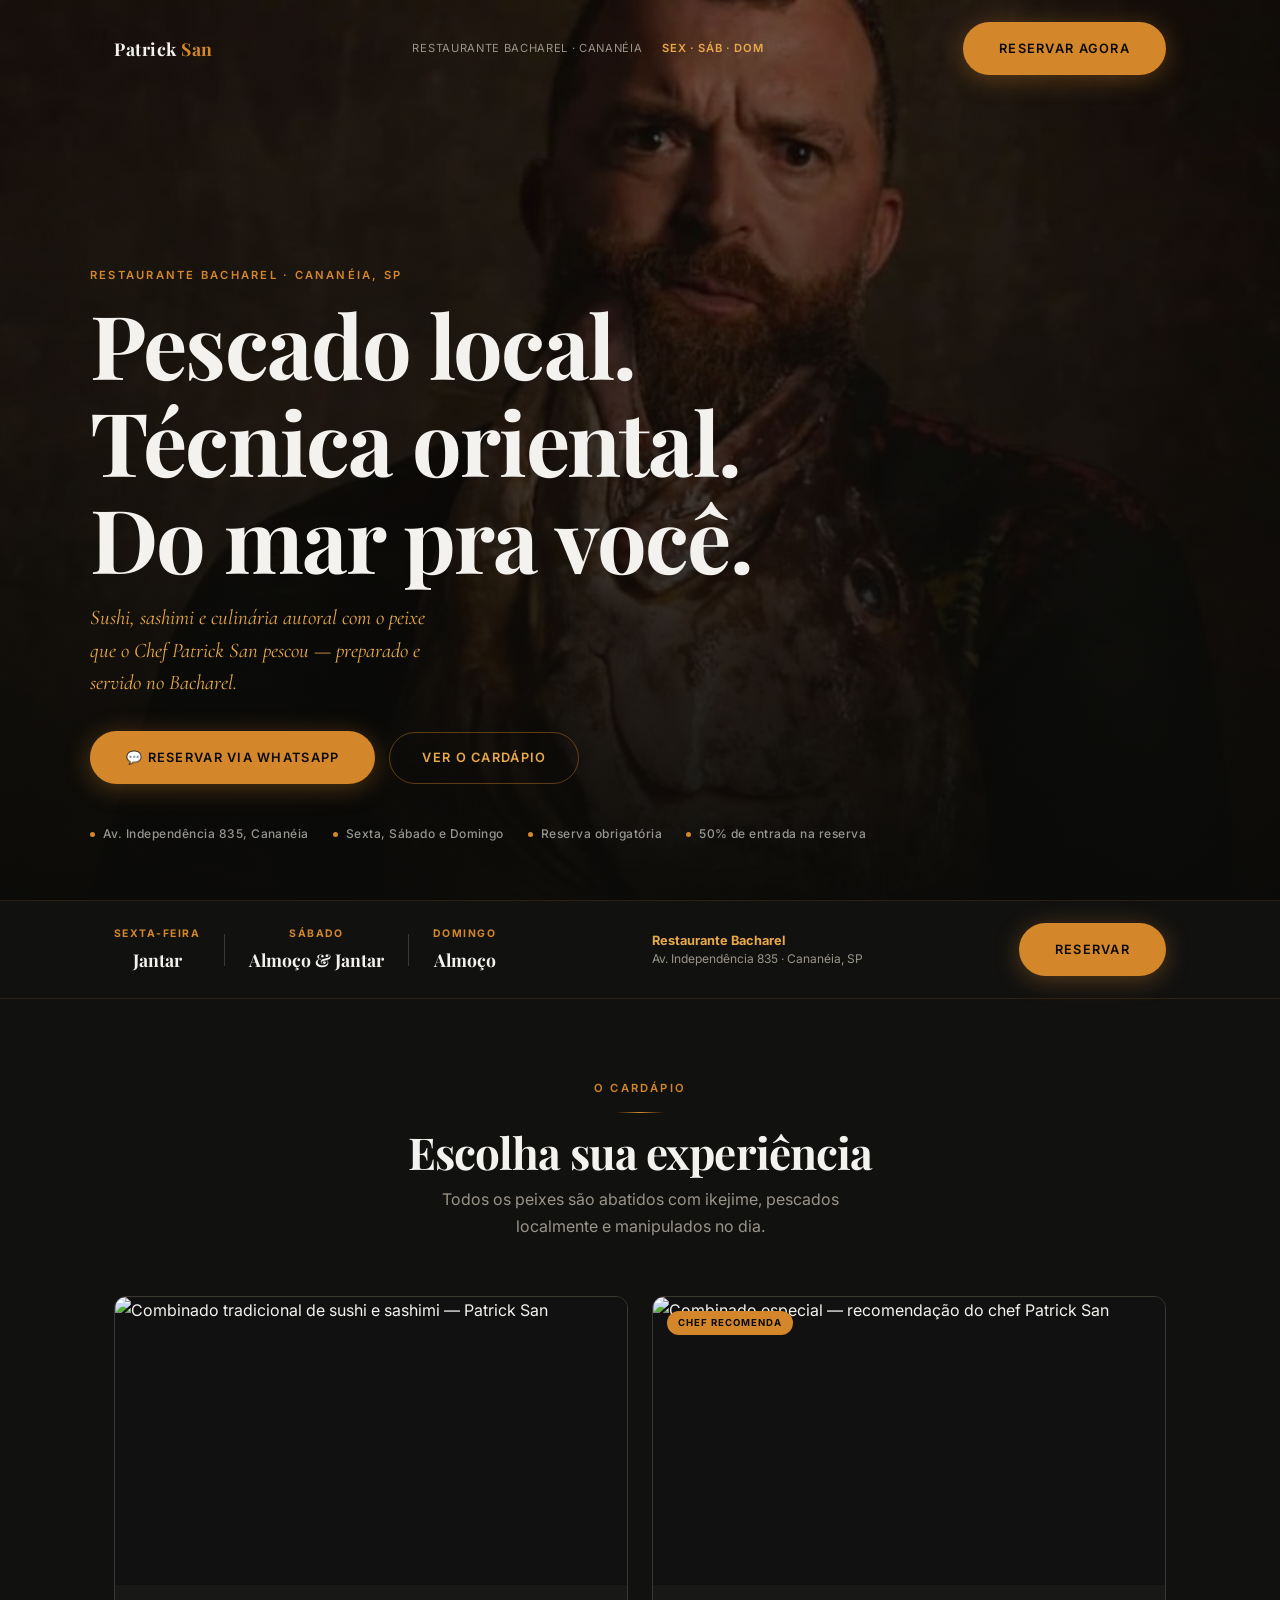
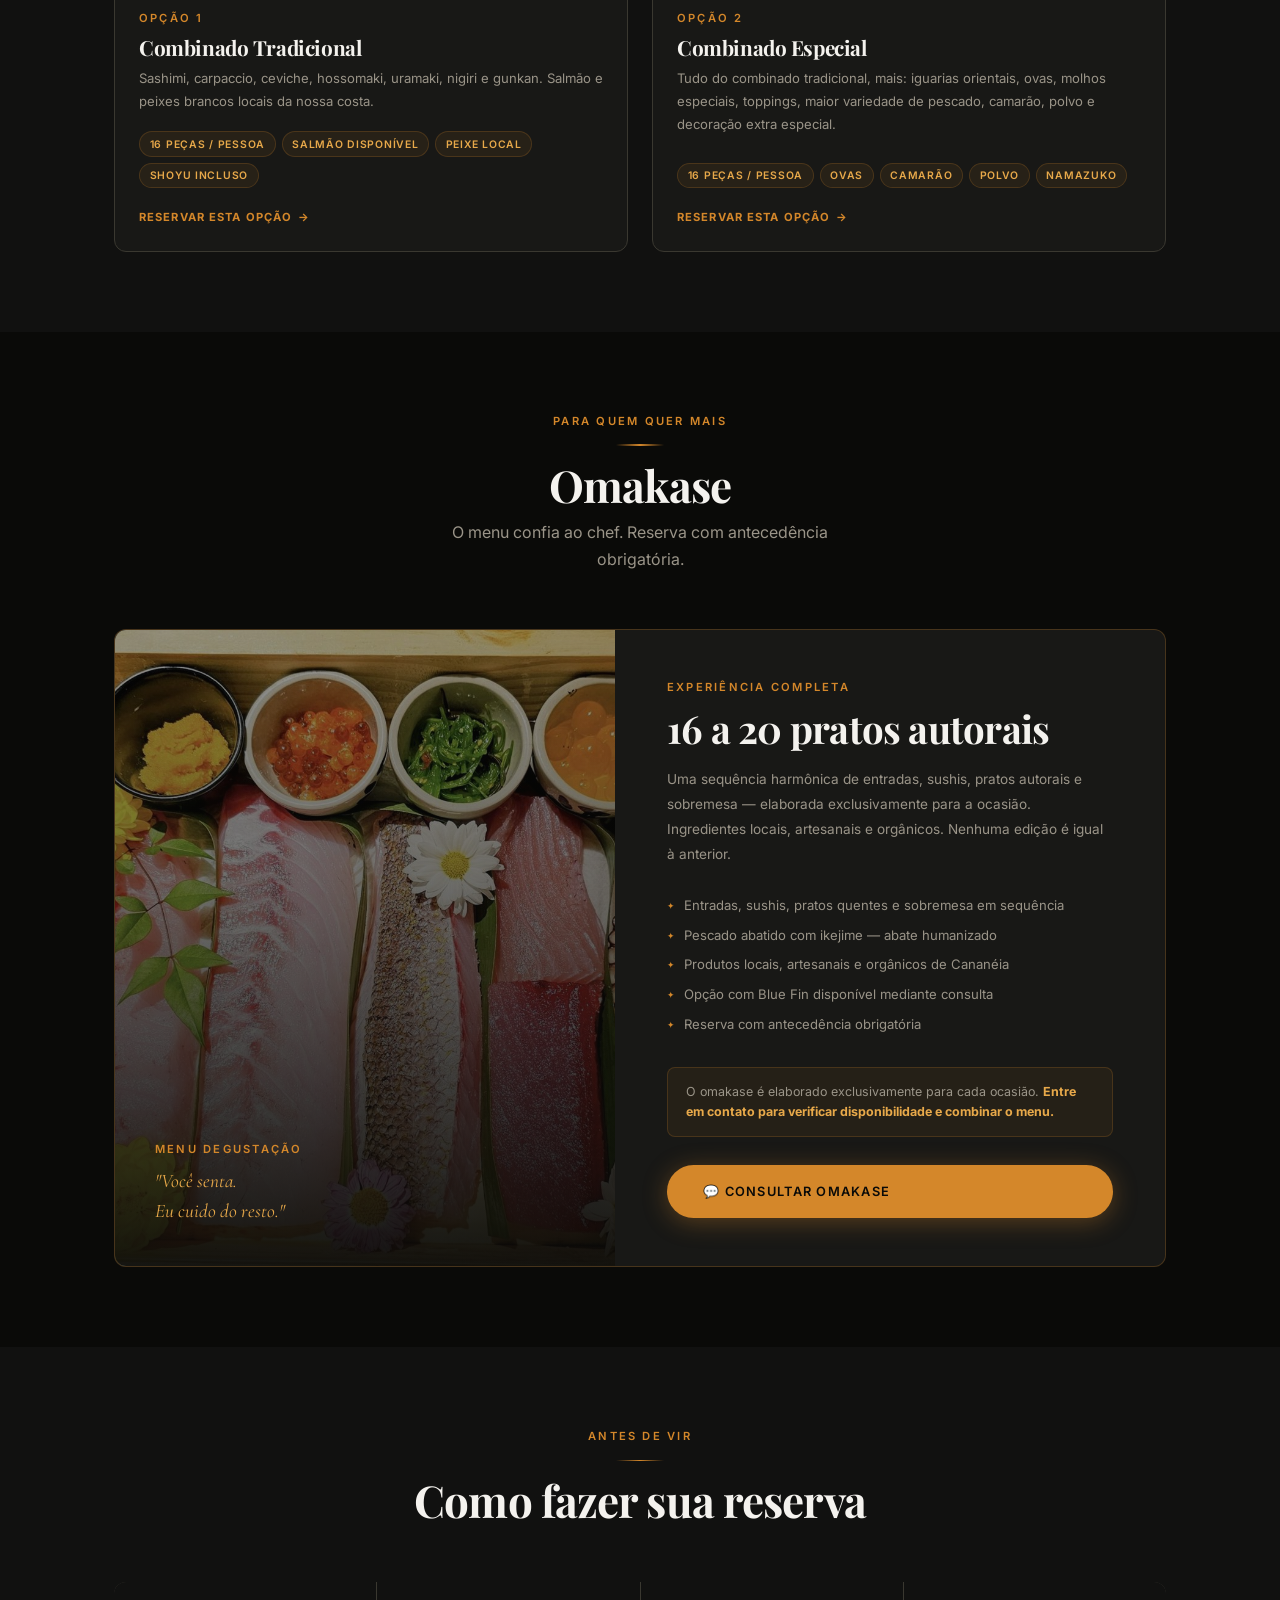
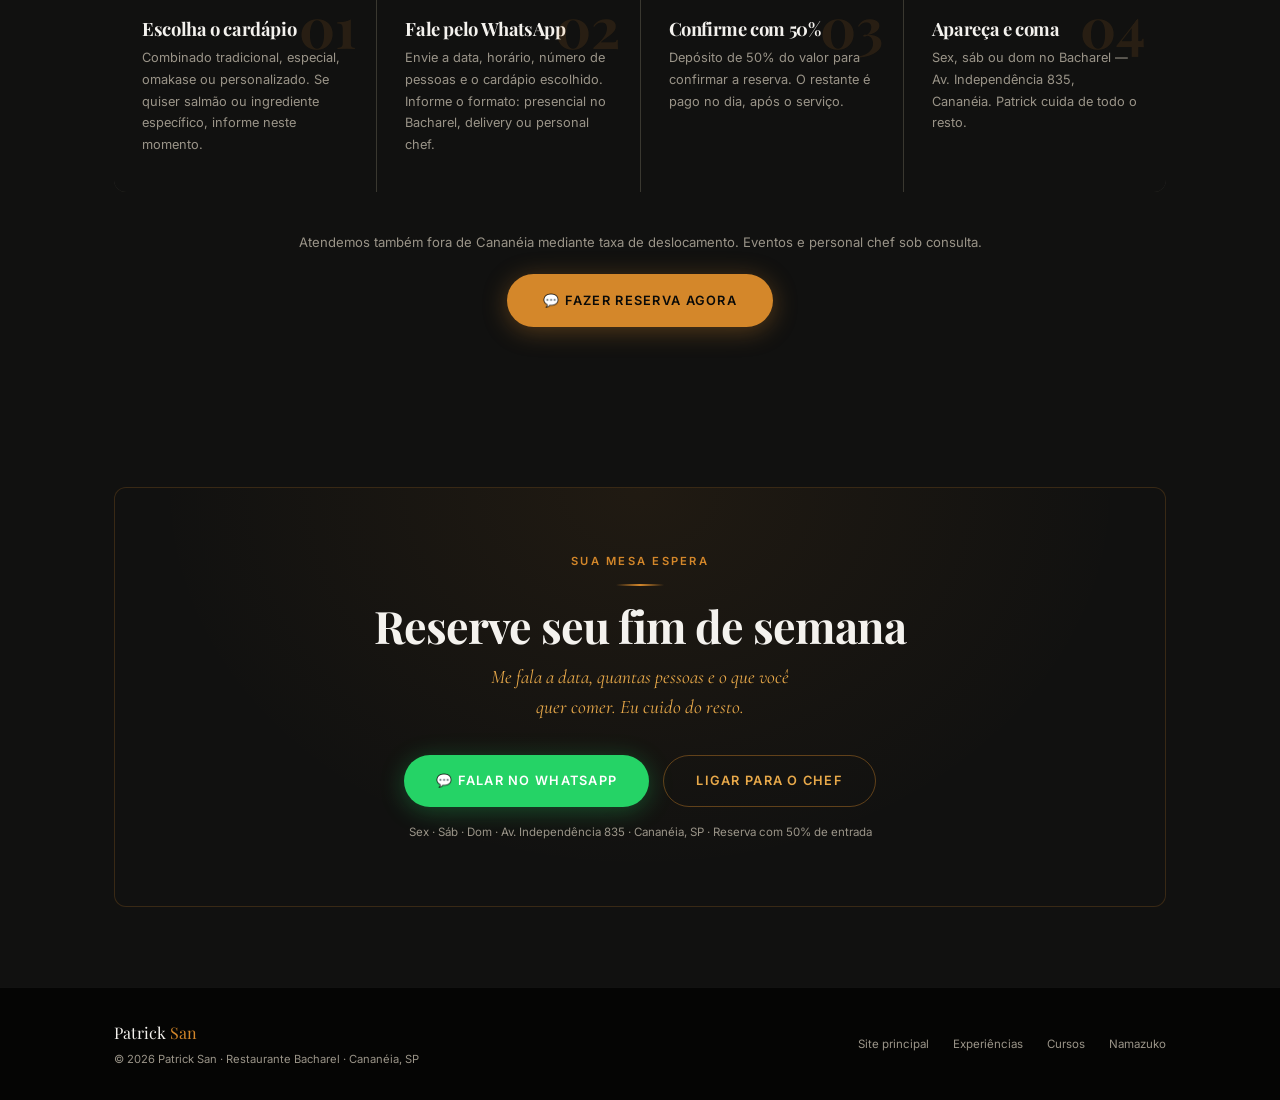
==== commit e8baf9f9: "Add files via upload" ====
--- a/index.html
+++ b/index.html
@@ -1,733 +1,343 @@
 <!DOCTYPE html>
 <html lang="pt-BR">
 <head>
-<meta charset="UTF-8">
-<meta name="viewport" content="width=device-width, initial-scale=1">
-<title>Cursos de cozinha japonesa — Chef Patrick San</title>
-<meta name="description" content="Aprenda técnicas de sushi e sashimi com o Chef Patrick San, sushiman e pescador artesanal de Cananéia. Cursos online com acesso imediato.">
-
-<!-- ============================================================
-     PIXEL DO META — substituir SEU_PIXEL_ID pelo número real
-     Instalar ANTES de publicar. Sem ele o anúncio trabalha às cegas.
-     ============================================================ -->
-<script>
-!function(f,b,e,v,n,t,s){if(f.fbq)return;n=f.fbq=function(){n.callMethod?
-n.callMethod.apply(n,arguments):n.queue.push(arguments)};if(!f._fbq)f._fbq=n;
-n.push=n;n.loaded=!0;n.version='2.0';n.queue=[];t=b.createElement(e);t.async=!0;
-t.src=v;s=b.getElementsByTagName(e)[0];s.parentNode.insertBefore(t,s)}(window,
-document,'script','https://connect.facebook.net/en_US/fbevents.js');
-fbq('init', 'SEU_PIXEL_ID');
-fbq('track', 'PageView');
-</script>
-
-<link rel="preconnect" href="https://fonts.googleapis.com">
-<link rel="preconnect" href="https://fonts.gstatic.com" crossorigin>
-<link href="https://fonts.googleapis.com/css2?family=Cormorant+Garamond:ital,wght@0,300;0,400;0,500;1,300;1,400&family=Inter:wght@300;400;500&display=swap" rel="stylesheet">
-
-<style>
-/* ============================================================
-   DESIGN SYSTEM PATRICK SAN
-   Tokens idênticos aos de assets/css/style.css
-   ============================================================ */
-:root{
-  --noite-mangue:#0A1009;
-  --verde-mangue:#1E2B1F;
-  --azul-lagamar:#1C3040;
-  --areia:#C4A87A;
-  --terra-defumada:#6B4226;
-  --creme:#F5F0E6;
-  --offwhite:#FAFAF7;
-  --quase-preto:#1A1A18;
-  --cinza-quente:#5A5850;
-
-  --display:'Cormorant Garamond',Georgia,serif;
-  --corpo:'Inter',system-ui,-apple-system,sans-serif;
-
-  --max:640px;
-  --gut:clamp(1.25rem,5vw,2rem);
-  --bloco:clamp(3.5rem,10vw,6rem);
-}
-
-*,*::before,*::after{box-sizing:border-box}
-html{-webkit-text-size-adjust:100%;scroll-behavior:smooth}
-body{
-  margin:0;
-  background:var(--offwhite);
-  color:var(--quase-preto);
-  font-family:var(--corpo);
-  font-size:15px;
-  font-weight:300;
-  line-height:1.65;
-  -webkit-font-smoothing:antialiased;
-}
-img,video{max-width:100%;height:auto;display:block}
-
-h1,h2,h3{
-  font-family:var(--display);
-  font-weight:300;
-  line-height:1.12;
-  letter-spacing:.005em;
-  margin:0;
-}
-h1{font-size:clamp(2.1rem,8.5vw,3.5rem)}
-h2{font-size:clamp(1.7rem,6.5vw,2.5rem)}
-h3{font-size:clamp(1.25rem,5vw,1.7rem)}
-p{margin:0 0 1.1em}
-p:last-child{margin-bottom:0}
-
-.wrap{max-width:var(--max);margin:0 auto;padding-left:var(--gut);padding-right:var(--gut)}
-.bloco{padding-top:var(--bloco);padding-bottom:var(--bloco)}
-
-/* ---------- Botões ---------- */
-.btn{
-  display:block;
-  width:100%;
-  padding:1.15rem 1.5rem;
-  border:0;
-  border-radius:0;
-  background:var(--areia);
-  color:var(--verde-mangue);
-  font-family:var(--corpo);
-  font-size:11.5px;
-  font-weight:500;
-  letter-spacing:.08em;
-  text-transform:uppercase;
-  text-align:center;
-  text-decoration:none;
-  cursor:pointer;
-  transition:background .45s ease;
-}
-.btn:hover,.btn:focus-visible{background:#D6BE93}
-
-.btn-fantasma-claro{
-  background:transparent;
-  color:var(--creme);
-  border:1px solid rgba(245,240,230,.22);
-  transition:border-color .45s ease;
-}
-.btn-fantasma-claro:hover,.btn-fantasma-claro:focus-visible{
-  background:transparent;border-color:rgba(245,240,230,.5)
-}
-
-.btn-fantasma-escuro{
-  background:transparent;
-  color:var(--cinza-quente);
-  border:1px solid rgba(26,26,24,.15);
-  transition:border-color .45s ease;
-}
-.btn-fantasma-escuro:hover,.btn-fantasma-escuro:focus-visible{
-  background:transparent;border-color:rgba(26,26,24,.4)
-}
-
-a:focus-visible,.btn:focus-visible{outline:2px solid var(--areia);outline-offset:3px}
-
-.sob-btn{
-  margin-top:.9rem;
-  font-size:12.5px;
-  line-height:1.7;
-  color:var(--cinza-quente);
-  text-align:center;
-}
-
-/* ---------- Hero ---------- */
-.hero{position:relative;background:var(--noite-mangue);color:var(--creme)}
-.hero-media{position:relative;aspect-ratio:4/5;background:var(--verde-mangue);overflow:hidden}
-@media(min-width:700px){.hero-media{aspect-ratio:1/1}}
-.hero-media img,.hero-media video{width:100%;height:100%;object-fit:cover}
-.hero-media::after{
-  content:"";position:absolute;inset:0;
-  background:linear-gradient(to bottom,rgba(10,16,9,.15) 40%,rgba(10,16,9,.92) 100%);
-}
-.hero-texto{position:relative;padding-top:2.5rem;padding-bottom:3.25rem;margin-top:-4rem;z-index:2}
-.hero h1{color:var(--creme)}
-.hero-sub{
-  margin-top:1.35rem;
-  color:rgba(245,240,230,.72);
-  font-size:14.5px;
-  line-height:1.75;
-  max-width:38ch;
-}
-.hero .btn{margin-top:2rem}
-
-/* ---------- Autoridade ---------- */
-.autoridade p{color:var(--cinza-quente);max-width:62ch}
-.autoridade .retrato{margin-bottom:2.25rem;aspect-ratio:3/2;background:#E4DED0;overflow:hidden}
-.autoridade .retrato img{width:100%;height:100%;object-fit:cover}
-
-.fatos{margin-top:2.5rem;border-top:1px solid rgba(26,26,24,.12)}
-.fato{
-  display:flex;
-  justify-content:space-between;
-  align-items:baseline;
-  gap:1.5rem;
-  padding:1.05rem 0;
-  border-bottom:1px solid rgba(26,26,24,.12);
-}
-.fato dt{font-family:var(--display);font-size:1.15rem;line-height:1.3}
-.fato dd{margin:0;font-size:13px;color:var(--cinza-quente);text-align:right;max-width:20ch}
-
-/* ---------- Oferta principal (o momento forte da página) ---------- */
-.oferta{background:var(--verde-mangue);color:var(--creme)}
-.oferta h2{color:var(--creme)}
-.oferta .lede{margin-top:1.35rem;color:rgba(245,240,230,.78);max-width:56ch}
-.oferta-media{aspect-ratio:3/2;background:var(--noite-mangue);overflow:hidden;margin-bottom:2.25rem}
-.oferta-media img{width:100%;height:100%;object-fit:cover}
-
-.aulas{list-style:none;margin:2.25rem 0 0;padding:0}
-.aulas li{
-  padding:.95rem 0 .95rem 1.6rem;
-  border-bottom:1px solid rgba(245,240,230,.14);
-  position:relative;
-  color:rgba(245,240,230,.86);
-  font-size:14.5px;
-}
-.aulas li::before{
-  content:"";position:absolute;left:0;top:1.55rem;
-  width:6px;height:1px;background:var(--areia);
-}
-
-.preco{margin-top:2.75rem;padding-top:2rem;border-top:1px solid rgba(196,168,122,.35)}
-.preco .valor{font-family:var(--display);font-size:clamp(2.6rem,11vw,3.6rem);line-height:1;color:var(--areia)}
-.preco .parcela{margin-top:.6rem;font-size:13.5px;color:rgba(245,240,230,.65)}
-.oferta .btn{margin-top:1.75rem}
-.oferta .sob-btn{color:rgba(245,240,230,.6)}
-
-/* ---------- Objeções ---------- */
-.objecao{padding:1.75rem 0;border-bottom:1px solid rgba(26,26,24,.1)}
-.objecao:first-of-type{border-top:1px solid rgba(26,26,24,.1)}
-.objecao h3{font-style:italic;color:var(--quase-preto)}
-.objecao p{margin-top:.8rem;color:var(--cinza-quente);max-width:60ch}
-
-/* ---------- Prova ---------- */
-.prova{background:var(--creme)}
-.nota{
-  font-family:var(--display);
-  font-size:clamp(3rem,14vw,4.5rem);
-  line-height:1;
-  color:var(--terra-defumada);
-}
-.nota-legenda{margin-top:.5rem;font-size:13px;color:var(--cinza-quente)}
-.depoimento{
-  margin:2.25rem 0 0;
-  padding-left:1.25rem;
-  border-left:2px solid var(--areia);
-  font-family:var(--display);
-  font-size:1.3rem;
-  font-style:italic;
-  line-height:1.5;
-}
-.depoimento cite{
-  display:block;margin-top:.85rem;
-  font-family:var(--corpo);font-size:12.5px;font-style:normal;
-  color:var(--cinza-quente);
-}
-
-/* ---------- Garantia ---------- */
-.garantia{background:var(--azul-lagamar);color:var(--creme)}
-.garantia h2{color:var(--creme)}
-.garantia p{margin-top:1.25rem;color:rgba(245,240,230,.8);max-width:52ch}
-
-/* ---------- Curso secundário ---------- */
-.secundario{border:1px solid rgba(26,26,24,.14);padding:clamp(1.5rem,6vw,2.25rem)}
-.secundario h3{margin-bottom:.9rem}
-.secundario p{color:var(--cinza-quente);font-size:14.5px}
-.secundario .valor-menor{
-  font-family:var(--display);font-size:1.9rem;line-height:1;
-  color:var(--terra-defumada);margin:1.35rem 0 1.25rem;
-}
-
-/* ---------- Profissional ---------- */
-.profissional{background:var(--noite-mangue);color:var(--creme)}
-.profissional h2{color:var(--creme)}
-.profissional .intro{margin-top:1.25rem;color:rgba(245,240,230,.7);max-width:52ch}
-.profissional-media{aspect-ratio:3/2;background:var(--verde-mangue);overflow:hidden;margin-bottom:2.5rem}
-.profissional-media img{width:100%;height:100%;object-fit:cover}
-.publicos{list-style:none;margin:1.4rem 0 0;padding:0}
-.publicos li{
-  padding:.7rem 0 .7rem 1.6rem;
-  position:relative;
-  color:rgba(245,240,230,.72);
-  font-size:14px;
-  line-height:1.6;
-}
-.publicos li::before{
-  content:"";position:absolute;left:0;top:1.4rem;
-  width:6px;height:1px;background:var(--areia);
-}
-.servico{padding:1.75rem 0;border-bottom:1px solid rgba(245,240,230,.14)}
-.servico:first-of-type{margin-top:2.5rem;border-top:1px solid rgba(245,240,230,.14)}
-.servico h3{color:var(--creme)}
-.servico p{margin-top:.7rem;color:rgba(245,240,230,.68);font-size:14.5px;max-width:54ch}
-.profissional .btn{margin-top:2.25rem}
-
-/* ---------- Fechamento ---------- */
-.fecho-media{aspect-ratio:3/2;background:#E4DED0;overflow:hidden}
-.fecho-media img{width:100%;height:100%;object-fit:cover}
-.fecho{text-align:center}
-.fecho p{margin-top:1.1rem;color:var(--cinza-quente)}
-.fecho .valor{
-  font-family:var(--display);font-size:clamp(2.4rem,10vw,3.2rem);
-  line-height:1;color:var(--terra-defumada);margin:1.75rem 0 .4rem;
-}
-.fecho .parcela{font-size:13px;color:var(--cinza-quente);margin-bottom:1.75rem}
-
-/* ---------- Rodapé ---------- */
-footer{background:var(--verde-mangue);color:rgba(245,240,230,.6);padding:2.75rem 0;font-size:12.5px}
-footer .marca{font-family:var(--display);font-size:1.4rem;color:var(--creme);margin-bottom:.35rem}
-footer a{color:rgba(245,240,230,.6);text-decoration:none;border-bottom:1px solid rgba(245,240,230,.22)}
-footer a:hover{color:var(--creme)}
-footer nav{margin-top:1.35rem;display:flex;gap:1.5rem;flex-wrap:wrap}
-
-
-/* ---------- Encontre seu caminho ---------- */
-.caminhos{background:var(--creme)}
-.caminhos .intro{margin-top:1.25rem;color:var(--cinza-quente);max-width:50ch}
-.caminho{border:1px solid rgba(26,26,24,.14);background:var(--offwhite);margin-top:2rem}
-.caminho-media{aspect-ratio:3/2;background:#E4DED0;overflow:hidden}
-.caminho-media img{width:100%;height:100%;object-fit:cover}
-.caminho-corpo{padding:clamp(1.5rem,6vw,2.15rem)}
-.caminho h3{margin-bottom:.85rem}
-.caminho p{color:var(--cinza-quente);font-size:14.5px}
-.caminho .valor-menor{font-family:var(--display);font-size:2.1rem;line-height:1;color:var(--terra-defumada);margin:1.5rem 0 .35rem}
-.caminho .garantia-linha{font-size:12.5px;color:var(--cinza-quente);margin:0 0 1.4rem}
-
-/* ---------- Dúvidas / WhatsApp ---------- */
-.duvidas{background:var(--azul-lagamar);color:var(--creme);text-align:center}
-.duvidas h2{color:var(--creme)}
-.duvidas p{margin:1.15rem auto 0;color:rgba(245,240,230,.8);max-width:44ch}
-.duvidas .btn{margin-top:1.9rem}
-
-/* ---------- Blocos de imagem reutilizáveis ---------- */
-.figura{aspect-ratio:3/2;background:#E4DED0;overflow:hidden;margin:0 0 2.25rem}
-.figura img{width:100%;height:100%;object-fit:cover}
-.figura-escura{background:var(--verde-mangue)}
-.dupla{display:grid;grid-template-columns:1fr;gap:.9rem;margin:1.6rem 0 0}
-@media(min-width:560px){.dupla{grid-template-columns:1fr 1fr}}
-.dupla figure{margin:0;aspect-ratio:3/2;background:var(--verde-mangue);overflow:hidden}
-.dupla img{width:100%;height:100%;object-fit:cover}
-.servico-media{aspect-ratio:3/2;background:var(--verde-mangue);overflow:hidden;margin:1.5rem 0 0}
-.servico-media img{width:100%;height:100%;object-fit:cover}
-
-/* ---------- Maturação ---------- */
-.maturacao{background:var(--creme)}
-.maturacao p{color:var(--cinza-quente);max-width:58ch}
-.maturacao .btn{margin-top:2rem}
-
-/* ---------- Encerramento ---------- */
-.encerramento{text-align:center}
-.encerramento p{margin-top:1.15rem;color:var(--cinza-quente);max-width:46ch;margin-left:auto;margin-right:auto}
-
-/* ---------- Proporções alternativas de imagem ---------- */
-/* Fotos verticais: caixa quadrada ou 4:5 em vez de 3:2, para não cortar o assunto */
-.media-quadrada{aspect-ratio:1/1}
-.media-alta{aspect-ratio:4/5}
-
-/* ---------- Link de reserva ---------- */
-.link-reserva{color:inherit;text-decoration:none;border-bottom:1px solid var(--areia);transition:color .35s ease}
-.link-reserva:hover,.link-reserva:focus-visible{color:var(--terra-defumada)}
-.linha-reserva{margin-top:2.5rem;padding-top:1.75rem;border-top:1px solid rgba(26,26,24,.12);font-size:14px;color:var(--cinza-quente)}
-.linha-reserva a{color:var(--quase-preto);text-decoration:none;border-bottom:1px solid var(--areia)}
-
-/* ---------- Botão flutuante de WhatsApp ---------- */
-.wpp-flutuante{
-  position:fixed;
-  right:clamp(1rem,4vw,1.75rem);
-  bottom:clamp(1rem,4vw,1.75rem);
-  z-index:50;
-  width:56px;height:56px;
-  border-radius:50%;
-  background:var(--areia);
-  color:var(--verde-mangue);
-  display:flex;align-items:center;justify-content:center;
-  box-shadow:0 6px 20px rgba(10,16,9,.28);
-  transition:background .45s ease,transform .45s ease;
-}
-.wpp-flutuante:hover,.wpp-flutuante:focus-visible{background:#D6BE93;transform:translateY(-2px)}
-.wpp-flutuante svg{width:26px;height:26px;fill:currentColor}
-@media(prefers-reduced-motion:reduce){.wpp-flutuante{transition:none}}
-
-/* ---------- Revelação na rolagem ---------- */
-.reveal{opacity:0;transform:translateY(24px);transition:opacity .7s ease,transform .7s ease}
-.reveal.visivel{opacity:1;transform:none}
-@media(prefers-reduced-motion:reduce){
-  html{scroll-behavior:auto}
-  .reveal{opacity:1;transform:none;transition:none}
-  *{transition-duration:.01ms!important}
-}
-</style>
+  <meta charset="UTF-8">
+  <meta name="viewport" content="width=device-width, initial-scale=1.0">
+  <title>Reservas — Patrick San · Restaurante Bacharel · Cananéia</title>
+  <meta name="description" content="Reserve sua mesa com Patrick San no Restaurante Bacharel em Cananéia. Culinária oriental com pescado local, ikejime e ingredientes artesanais. Sex, Sáb e Dom.">
+  <meta property="og:title" content="Reservas — Patrick San · Restaurante Bacharel">
+  <meta property="og:description" content="Sexta, sábado e domingo no Bacharel. Sushi, sashimi, omakase e culinária oriental com pescado local de Cananéia.">
+  <meta property="og:image" content="https://i.imgur.com/P7xCqOL.jpeg">
+  <meta property="og:url" content="https://patricksan.com.br/reservas/">
+  <link rel="preconnect" href="https://fonts.googleapis.com">
+  <link rel="preconnect" href="https://fonts.gstatic.com" crossorigin>
+  <link href="https://fonts.googleapis.com/css2?family=Cormorant+Garamond:ital,wght@0,400;0,600;1,400;1,600&family=Inter:wght@400;500;600&family=Playfair+Display:ital,wght@0,700;1,700&display=swap" rel="stylesheet">
+  <link rel="stylesheet" href="design-system.css">
+  <style>
+    .nav{position:absolute;top:0;left:0;right:0;z-index:10;padding:1.375rem 0}
+    .nav__inner{display:flex;align-items:center;justify-content:space-between;gap:1rem}
+    .nav__logo{font-family:'Playfair Display',Georgia,serif;font-size:1.1rem;font-weight:700;letter-spacing:.03em;color:#f4f2ee}
+    .nav__logo span{color:#d4872a}
+    .nav__info{font-size:.7rem;color:#9a9488;letter-spacing:.06em;text-transform:uppercase;display:flex;align-items:center;gap:1.25rem}
+    .nav__info strong{color:#e8a94a;font-weight:600}
+    .hero{position:relative;min-height:100svh;display:flex;flex-direction:column;justify-content:flex-end;overflow:hidden}
+    .hero__bg{position:absolute;inset:0;background:#0a0a08}
+    .hero__bg img{width:100%;height:100%;object-fit:cover;object-position:center 20%;opacity:.52}
+    .hero__bg::after{content:'';position:absolute;inset:0;background:linear-gradient(to top,rgba(10,10,8,.97) 0%,rgba(10,10,8,.5) 55%,rgba(10,10,8,.15) 100%)}
+    .hero__conteudo{position:relative;z-index:1;padding:8rem 0 3.5rem}
+    .hero__titulo{font-family:'Playfair Display',Georgia,serif;font-size:clamp(2.75rem,7vw,5.5rem);font-weight:700;line-height:1.1;letter-spacing:-.02em;margin:.75rem 0 1rem;max-width:13ch}
+    .hero__sub{font-family:'Cormorant Garamond',Georgia,serif;font-style:italic;font-size:clamp(1rem,2vw,1.3rem);color:#e8a94a;max-width:40ch;line-height:1.55;margin-bottom:2rem}
+    .hero__ctas{display:flex;flex-wrap:wrap;gap:.875rem;align-items:center;margin-bottom:2.5rem}
+    .hero__onde{display:flex;flex-wrap:wrap;gap:1.5rem}
+    .hero__onde-item{display:flex;align-items:center;gap:.5rem;font-size:.75rem;color:rgba(244,242,238,.6);font-weight:500;letter-spacing:.04em}
+    .hero__onde-item::before{content:'';width:5px;height:5px;border-radius:50%;background:#d4872a;flex-shrink:0}
+    .faixa{background:#111110;border-top:1px solid rgba(212,135,42,.15);border-bottom:1px solid rgba(212,135,42,.15);padding:1.375rem 0}
+    .faixa__inner{display:flex;align-items:center;justify-content:space-between;flex-wrap:wrap;gap:1rem}
+    .horario-grupo{display:flex;align-items:center;gap:1.5rem;flex-wrap:wrap}
+    .horario-item{text-align:center}
+    .horario-item__dia{font-size:.65rem;font-weight:700;letter-spacing:.14em;text-transform:uppercase;color:#d4872a;margin-bottom:.2rem}
+    .horario-item__hora{font-family:'Playfair Display',Georgia,serif;font-size:1.1rem;font-weight:700;color:#f4f2ee}
+    .horario-sep{width:1px;height:32px;background:#3a3830}
+    .faixa__end{font-size:.75rem;color:#9a9488;line-height:1.5}
+    .faixa__end strong{color:#e8a94a;display:block;font-size:.8rem}
+    .secao{padding-block:5rem}
+    .secao--sup{background:#111110}
+    .secao--sup2{background:#181816}
+    .secao__cab{text-align:center;margin-bottom:3.5rem}
+    .secao__titulo{font-family:'Playfair Display',Georgia,serif;font-size:clamp(1.75rem,3.5vw,2.75rem);font-weight:700;line-height:1.15;margin-bottom:.5rem}
+    .secao__sub{font-size:1rem;color:#9a9488;max-width:460px;margin-inline:auto;line-height:1.7}
+    .divisor{width:48px;height:1.5px;background:linear-gradient(90deg,transparent,#d4872a,transparent);margin:.875rem auto}
+    .cardapio-grid{display:grid;grid-template-columns:repeat(auto-fit,minmax(300px,1fr));gap:1.5rem}
+    .prato-card{background:#181816;border:1px solid #3a3830;border-radius:12px;overflow:hidden;transition:border-color .22s ease,transform .22s ease;display:flex;flex-direction:column}
+    .prato-card:hover{border-color:rgba(212,135,42,.4);transform:translateY(-3px)}
+    .prato-card__img{aspect-ratio:16/9;overflow:hidden;background:#111;position:relative}
+    .prato-card__img img{width:100%;height:100%;object-fit:cover;transition:transform .6s ease}
+    .prato-card:hover .prato-card__img img{transform:scale(1.05)}
+    .prato-card__badge{position:absolute;top:.875rem;left:.875rem;background:#d4872a;color:#0a0a08;font-size:.6rem;font-weight:700;letter-spacing:.1em;text-transform:uppercase;padding:.25rem .7rem;border-radius:999px}
+    .prato-card__corpo{padding:1.5rem;flex:1;display:flex;flex-direction:column}
+    .prato-card__titulo{font-family:'Playfair Display',Georgia,serif;font-size:1.3rem;margin-bottom:.5rem;color:#f4f2ee}
+    .prato-card__desc{font-size:.82rem;color:#9a9488;line-height:1.75;margin-bottom:1.125rem;flex:1}
+    .prato-card__itens{display:flex;flex-wrap:wrap;gap:.375rem;margin-bottom:1.25rem}
+    .item-tag{font-size:.65rem;font-weight:600;letter-spacing:.07em;text-transform:uppercase;padding:.2rem .6rem;border-radius:999px;background:rgba(212,135,42,.08);border:1px solid rgba(212,135,42,.2);color:#e8a94a}
+    .prato-card__cta{display:inline-flex;align-items:center;gap:.375rem;font-size:.7rem;font-weight:700;letter-spacing:.1em;text-transform:uppercase;color:#d4872a;transition:gap .22s ease}
+    .prato-card__cta:hover{gap:.625rem}
+    .prato-card__cta::after{content:'→'}
+    .omakase-bloco{background:#181816;border:1px solid rgba(212,135,42,.25);border-radius:12px;overflow:hidden;display:grid;grid-template-columns:1fr 1.1fr}
+    .omakase__visual{min-height:480px;background:#0a0a08;position:relative;display:flex;flex-direction:column;justify-content:flex-end;padding:2.5rem}
+    .omakase__visual img{position:absolute;inset:0;width:100%;height:100%;object-fit:cover;opacity:.6}
+    .omakase__visual::after{content:'';position:absolute;inset:0;background:linear-gradient(to top,rgba(10,10,8,.92) 0%,rgba(10,10,8,.3) 60%,transparent 100%)}
+    .omakase__visual-texto{position:relative;z-index:1}
+    .omakase__frase{font-family:'Cormorant Garamond',Georgia,serif;font-style:italic;font-size:1.2rem;color:#e8a94a;line-height:1.55}
+    .omakase__corpo{padding:3rem 3.25rem;display:flex;flex-direction:column;justify-content:center}
+    .omakase__titulo{font-family:'Playfair Display',Georgia,serif;font-size:clamp(1.75rem,3vw,2.5rem);margin-bottom:1rem;color:#f4f2ee}
+    .omakase__desc{font-size:.85rem;color:#9a9488;line-height:1.85;margin-bottom:1.75rem}
+    .omakase__itens{display:flex;flex-direction:column;gap:.5rem;margin-bottom:2rem}
+    .omakase__item{display:flex;align-items:flex-start;gap:.625rem;font-size:.82rem;color:#9a9488}
+    .omakase__item::before{content:'✦';color:#d4872a;flex-shrink:0;font-size:.55rem;margin-top:4px}
+    .omakase__aviso{background:rgba(212,135,42,.07);border:1px solid rgba(212,135,42,.2);border-radius:8px;padding:.875rem 1.125rem;font-size:.78rem;color:#9a9488;line-height:1.6;margin-bottom:1.75rem}
+    .omakase__aviso strong{color:#e8a94a}
+    .steps{display:grid;grid-template-columns:repeat(auto-fit,minmax(220px,1fr));gap:1px;background:#3a3830;border-radius:12px;overflow:hidden}
+    .step{background:#111110;padding:2.25rem 1.75rem;position:relative}
+    .step__num{font-family:'Playfair Display',Georgia,serif;font-size:3.5rem;font-weight:700;color:rgba(212,135,42,.12);line-height:1;position:absolute;top:1rem;right:1.25rem}
+    .step__titulo{font-family:'Playfair Display',Georgia,serif;font-size:1.15rem;margin-bottom:.5rem;color:#f4f2ee}
+    .step__desc{font-size:.8rem;color:#9a9488;line-height:1.7}
+    .cta-bloco{background:#111110;border:1px solid rgba(212,135,42,.2);border-radius:12px;padding:4rem 3rem;text-align:center;position:relative;overflow:hidden}
+    .cta-bloco::before{content:'';position:absolute;inset:0;background:radial-gradient(ellipse at 50% 0%,rgba(212,135,42,.08),transparent 65%);pointer-events:none}
+    .cta-bloco__inner{position:relative;z-index:1}
+    .cta-bloco__titulo{font-family:'Playfair Display',Georgia,serif;font-size:clamp(1.75rem,3.5vw,3rem);font-weight:700;margin-bottom:.75rem;color:#f4f2ee}
+    .cta-bloco__sub{font-family:'Cormorant Garamond',Georgia,serif;font-style:italic;font-size:1.2rem;color:#e8a94a;margin-bottom:2rem;line-height:1.55;max-width:40ch;margin-inline:auto;display:block}
+    .cta-bloco__acoes{display:flex;gap:.875rem;justify-content:center;flex-wrap:wrap}
+    .cta-bloco__nota{font-size:.72rem;color:#9a9488;margin-top:1rem}
+    .footer{background:#050504;border-top:1px solid rgba(255,255,255,.05);padding:2rem 0}
+    .footer__inner{display:flex;flex-wrap:wrap;gap:1.25rem;justify-content:space-between;align-items:center}
+    .footer__marca{font-family:'Playfair Display',Georgia,serif;font-size:1rem;color:#f4f2ee}
+    .footer__marca span{color:#d4872a}
+    .footer__copy{font-size:.7rem;color:#9a9488;margin-top:.25rem}
+    .footer__links{display:flex;gap:1.5rem;flex-wrap:wrap}
+    .footer__links a{font-size:.72rem;color:#9a9488;transition:color .22s ease}
+    .footer__links a:hover{color:#e8a94a}
+    .btn{display:inline-flex;align-items:center;gap:.5rem;padding:.9rem 2rem;border-radius:999px;font-family:'Inter',system-ui,sans-serif;font-size:.8rem;font-weight:600;letter-spacing:.1em;text-transform:uppercase;cursor:pointer;border:none;transition:transform .22s ease,box-shadow .22s ease,background .22s ease}
+    .btn:hover{transform:translateY(-2px)}
+    .btn--reservar{background:#d4872a;color:#0a0a08;box-shadow:0 4px 24px rgba(212,135,42,.35);padding:1rem 2.25rem}
+    .btn--reservar:hover{background:#e8a94a;box-shadow:0 6px 32px rgba(212,135,42,.5)}
+    .btn--fantasma{border:1.5px solid rgba(212,135,42,.4);color:#e8a94a}
+    .btn--fantasma:hover{border-color:#d4872a;background:rgba(212,135,42,.12)}
+    .btn--wa{background:#25D366;color:#fff;box-shadow:0 4px 24px rgba(37,211,102,.3)}
+    .btn--wa:hover{background:#1fbd5a}
+    .overline{font-size:.7rem;font-weight:600;letter-spacing:.2em;text-transform:uppercase;color:#d4872a}
+    .reveal{opacity:0;transform:translateY(28px);transition:opacity .65s ease,transform .65s ease}
+    .reveal.visivel{opacity:1;transform:translateY(0)}
+    @media(prefers-reduced-motion:reduce){.reveal{opacity:1;transform:none;transition:none}}
+    @media(max-width:900px){.omakase-bloco{grid-template-columns:1fr}.omakase__visual{min-height:260px}.omakase__corpo{padding:2rem 1.5rem}.nav__info{display:none}}
+    @media(max-width:600px){.secao{padding-block:3.5rem}.hero__conteudo{padding-top:6rem}.cta-bloco{padding:2.5rem 1.5rem}.hero__ctas{flex-direction:column}.hero__ctas .btn{width:100%;justify-content:center}.footer__inner{flex-direction:column;text-align:center}}
+  </style>
+
 </head>
+
+  
 <body>
 
-<!-- ============================ HERO ============================ -->
-<header class="hero">
-  <div class="hero-media">
-    <!-- VÍDEO 01 — hero-corte.mp4 (14s, mudo, em repetição)
-         O poster é o quadro exibido enquanto carrega e em celular que bloqueia reprodução. -->
-    <video src="images/hero-corte.mp4" poster="images/hero-corte-poster.jpg"
-           autoplay muted loop playsinline preload="metadata"
-           aria-label="Chef Patrick San abrindo um peixe inteiro"></video>
-  </div>
-  <div class="wrap hero-texto">
-    <h1>Aprenda a cortar peixe com quem pesca o próprio peixe</h1>
-    <p class="hero-sub">Chef Patrick San é sushiman e pescador artesanal em Cananéia. Cozinha no Bacharel, o restaurante mais antigo da cidade, e ensina técnica japonesa aplicada ao pescado brasileiro.</p>
-    <a class="btn" href="https://hotmart.com/pt-br/marketplace/produtos/segredosdeumsushiman-pratosquentes/N55849057X" onclick="fbq('track','InitiateCheckout')">Quero aprender</a>
-  </div>
-</header>
-
-<!-- ========================= AUTORIDADE ========================= -->
-<section class="bloco autoridade">
-  <div class="wrap">
-    <div class="retrato media-alta reveal">
-      <!-- IMAGEM 02 — chef-retrato-garoupa.jpg — quem ele é / pescador -->
-      <img src="images/02-chef-retrato-garoupa.jpg" alt="Chef Patrick San de roupa de mergulho segurando uma garoupa" loading="lazy">
+  <header>
+    <nav class="nav">
+      <div class="container">
+        <div class="nav__inner">
+          <a href="https://patricksan.com.br" class="nav__logo">Patrick <span>San</span></a>
+          <div class="nav__info">
+            <span>Restaurante Bacharel · Cananéia</span>
+            <strong>Sex · Sáb · Dom</strong>
+          </div>
+          <a href="https://wa.me/5513981035704?text=Olá%20Patrick%2C%20quero%20fazer%20uma%20reserva%20no%20Bacharel"
+             class="btn btn--reservar" target="_blank" rel="noopener">Reservar agora</a>
+        </div>
+      </div>
+    </nav>
+  </header>
+
+  <main>
+
+    <!-- HERO | FOTO: img/patrick-san-retrato.jpg -->
+    <section class="hero">
+      <div class="hero__bg">
+        <img src="img/patrick-san-retrato.jpg"
+             alt="Chef Patrick San com um peixe pescado por ele — Restaurante Bacharel, Cananéia"
+             loading="eager">
+      </div>
+      <div class="hero__conteudo container">
+        <p class="overline">Restaurante Bacharel · Cananéia, SP</p>
+        <h1 class="hero__titulo">Pescado local.<br>Técnica oriental.<br>Do mar pra você.</h1>
+        <p class="hero__sub">Sushi, sashimi e culinária autoral com o peixe que o Chef Patrick San pescou — preparado e servido no Bacharel.</p>
+        <div class="hero__ctas">
+          <a href="https://wa.me/5513981035704?text=Olá%20Patrick%2C%20quero%20fazer%20uma%20reserva%20no%20Bacharel%20para%20o%20fim%20de%20semana"
+             class="btn btn--reservar" target="_blank" rel="noopener">💬 Reservar via WhatsApp</a>
+          <a href="#cardapio" class="btn btn--fantasma">Ver o cardápio</a>
+        </div>
+        <div class="hero__onde">
+          <span class="hero__onde-item">Av. Independência 835, Cananéia</span>
+          <span class="hero__onde-item">Sexta, Sábado e Domingo</span>
+          <span class="hero__onde-item">Reserva obrigatória</span>
+          <span class="hero__onde-item">50% de entrada na reserva</span>
+        </div>
+      </div>
+    </section>
+
+    <!-- FAIXA HORÁRIO -->
+    <div class="faixa">
+      <div class="container">
+        <div class="faixa__inner">
+          <div class="horario-grupo">
+            <div class="horario-item"><p class="horario-item__dia">Sexta-feira</p><p class="horario-item__hora">Jantar</p></div>
+            <div class="horario-sep"></div>
+            <div class="horario-item"><p class="horario-item__dia">Sábado</p><p class="horario-item__hora">Almoço & Jantar</p></div>
+            <div class="horario-sep"></div>
+            <div class="horario-item"><p class="horario-item__dia">Domingo</p><p class="horario-item__hora">Almoço</p></div>
+          </div>
+          <div class="faixa__end"><strong>Restaurante Bacharel</strong>Av. Independência 835 · Cananéia, SP</div>
+          <a href="https://wa.me/5513981035704?text=Quero%20reservar%20uma%20mesa%20no%20Bacharel"
+             class="btn btn--reservar" target="_blank" rel="noopener" style="flex-shrink:0">Reservar</a>
+        </div>
+      </div>
     </div>
-    <h2 class="reveal">Quem ensina</h2>
-    <div class="reveal">
-      <p style="margin-top:1.35rem">Chef Patrick San cresceu na cozinha do Restaurante Bacharel, em Cananéia, aberto pela família e o mais antigo em atividade na cidade. Estudou gastronomia no Senac e trabalhou no Squid Row, em Auckland, na Nova Zelândia, restaurante especializado em frutos do mar.</p>
-      <p>Pesca o que serve. Trabalha com as espécies do estuário do Lagamar e produz o Namazuko, ova curada de bagre branco, técnica desenvolvida por ele.</p>
-      <p>Teve como referências os chefs Alex Atala e Ivan Ralston, e o Sensei Kazuki na cozinha japonesa.</p>
+
+    <!-- CARDÁPIO -->
+    <section class="secao secao--sup" id="cardapio">
+      <div class="container">
+        <div class="secao__cab reveal">
+          <p class="overline">O cardápio</p>
+          <div class="divisor"></div>
+          <h2 class="secao__titulo">Escolha sua experiência</h2>
+          <p class="secao__sub">Todos os peixes são abatidos com ikejime, pescados localmente e manipulados no dia.</p>
+        </div>
+        <div class="cardapio-grid">
+
+          <!-- COMBO TRADICIONAL | FOTO: combo-tradicional.jpg → renomeie IMG_5612.jpeg -->
+          <article class="prato-card reveal">
+            <div class="prato-card__img">
+              <img src="https://i.imgur.com/xY9ws9H.jpeg"
+                   alt="Combinado tradicional de sushi e sashimi — Patrick San">
+            </div>
+            <div class="prato-card__corpo">
+              <p class="overline" style="margin-bottom:.5rem">Opção 1</p>
+              <h3 class="prato-card__titulo">Combinado Tradicional</h3>
+              <p class="prato-card__desc">Sashimi, carpaccio, ceviche, hossomaki, uramaki, nigiri e gunkan. Salmão e peixes brancos locais da nossa costa.</p>
+              <div class="prato-card__itens">
+                <span class="item-tag">16 peças / pessoa</span>
+                <span class="item-tag">Salmão disponível</span>
+                <span class="item-tag">Peixe local</span>
+                <span class="item-tag">Shoyu incluso</span>
+              </div>
+              <a href="https://wa.me/5513981035704?text=Quero%20reservar%20o%20Combinado%20Tradicional%20no%20Bacharel"
+                 class="prato-card__cta" target="_blank" rel="noopener">Reservar esta opção</a>
+            </div>
+          </article>
+
+          <!-- COMBO ESPECIAL | FOTO: combo-especial.jpg → renomeie IMG_5613.jpeg -->
+          <article class="prato-card reveal">
+            <div class="prato-card__img">
+              <img src="https://i.imgur.com/tlIIi9A.jpeg"
+                   alt="Combinado especial — recomendação do chef Patrick San">
+              <span class="prato-card__badge">Chef recomenda</span>
+            </div>
+            <div class="prato-card__corpo">
+              <p class="overline" style="margin-bottom:.5rem">Opção 2</p>
+              <h3 class="prato-card__titulo">Combinado Especial</h3>
+              <p class="prato-card__desc">Tudo do combinado tradicional, mais: iguarias orientais, ovas, molhos especiais, toppings, maior variedade de pescado, camarão, polvo e decoração extra especial.</p>
+              <div class="prato-card__itens">
+                <span class="item-tag">16 peças / pessoa</span>
+                <span class="item-tag">Ovas</span>
+                <span class="item-tag">Camarão</span>
+                <span class="item-tag">Polvo</span>
+                <span class="item-tag">Namazuko</span>
+              </div>
+              <a href="https://wa.me/5513981035704?text=Quero%20reservar%20o%20Combinado%20Especial%20no%20Bacharel"
+                 class="prato-card__cta" target="_blank" rel="noopener">Reservar esta opção</a>
+            </div>
+          </article>
+
+        </div>
+
+      </div>
+    </section>
+
+    <!-- OMAKASE | FOTO: img/omakase-caixa.jpg -->
+    <section class="secao" id="omakase">
+      <div class="container">
+        <div class="secao__cab reveal">
+          <p class="overline">Para quem quer mais</p>
+          <div class="divisor"></div>
+          <h2 class="secao__titulo">Omakase</h2>
+          <p class="secao__sub">O menu confia ao chef. Reserva com antecedência obrigatória.</p>
+        </div>
+        <div class="omakase-bloco reveal">
+          <div class="omakase__visual">
+            <img src="img/omakase-caixa.jpg"
+                 alt="Caixa do omakase com cortes de peixe local, polvo, camarão, ovas e ouriço — Patrick San">
+            <div class="omakase__visual-texto">
+              <p class="overline" style="margin-bottom:.5rem">Menu degustação</p>
+              <p class="omakase__frase">"Você senta.<br>Eu cuido do resto."</p>
+            </div>
+          </div>
+          <div class="omakase__corpo">
+            <p class="overline" style="margin-bottom:.625rem">Experiência completa</p>
+            <h3 class="omakase__titulo">16 a 20 pratos autorais</h3>
+            <p class="omakase__desc">Uma sequência harmônica de entradas, sushis, pratos autorais e sobremesa — elaborada exclusivamente para a ocasião. Ingredientes locais, artesanais e orgânicos. Nenhuma edição é igual à anterior.</p>
+            <div class="omakase__itens">
+              <div class="omakase__item">Entradas, sushis, pratos quentes e sobremesa em sequência</div>
+              <div class="omakase__item">Pescado abatido com ikejime — abate humanizado</div>
+              <div class="omakase__item">Produtos locais, artesanais e orgânicos de Cananéia</div>
+              <div class="omakase__item">Opção com Blue Fin disponível mediante consulta</div>
+              <div class="omakase__item">Reserva com antecedência obrigatória</div>
+            </div>
+            <div class="omakase__aviso">
+              O omakase é elaborado exclusivamente para cada ocasião. <strong>Entre em contato para verificar disponibilidade e combinar o menu.</strong>
+            </div>
+            <a href="https://wa.me/5513981035704?text=Olá%20Patrick%2C%20quero%20saber%20sobre%20o%20Omakase%20e%20verificar%20disponibilidade"
+               class="btn btn--reservar" target="_blank" rel="noopener">💬 Consultar omakase</a>
+          </div>
+        </div>
+      </div>
+    </section>
+
+    <!-- COMO FUNCIONA -->
+    <section class="secao secao--sup" id="como-funciona">
+      <div class="container">
+        <div class="secao__cab reveal">
+          <p class="overline">Antes de vir</p>
+          <div class="divisor"></div>
+          <h2 class="secao__titulo">Como fazer sua reserva</h2>
+        </div>
+        <div class="steps reveal">
+          <div class="step"><span class="step__num">01</span><h4 class="step__titulo">Escolha o cardápio</h4><p class="step__desc">Combinado tradicional, especial, omakase ou personalizado. Se quiser salmão ou ingrediente específico, informe neste momento.</p></div>
+          <div class="step"><span class="step__num">02</span><h4 class="step__titulo">Fale pelo WhatsApp</h4><p class="step__desc">Envie a data, horário, número de pessoas e o cardápio escolhido. Informe o formato: presencial no Bacharel, delivery ou personal chef.</p></div>
+          <div class="step"><span class="step__num">03</span><h4 class="step__titulo">Confirme com 50%</h4><p class="step__desc">Depósito de 50% do valor para confirmar a reserva. O restante é pago no dia, após o serviço.</p></div>
+          <div class="step"><span class="step__num">04</span><h4 class="step__titulo">Apareça e coma</h4><p class="step__desc">Sex, sáb ou dom no Bacharel — Av. Independência 835, Cananéia. Patrick cuida de todo o resto.</p></div>
+        </div>
+        <div style="text-align:center;margin-top:2.5rem">
+          <p style="font-size:.82rem;color:#9a9488;margin-bottom:1.25rem">Atendemos também fora de Cananéia mediante taxa de deslocamento. Eventos e personal chef sob consulta.</p>
+          <a href="https://wa.me/5513981035704?text=Olá%20Patrick%2C%20quero%20fazer%20uma%20reserva"
+             class="btn btn--reservar" target="_blank" rel="noopener">💬 Fazer reserva agora</a>
+        </div>
+      </div>
+    </section>
+
+    <!-- CTA FINAL -->
+    <section class="secao secao--sup">
+      <div class="container">
+        <div class="cta-bloco reveal">
+          <div class="cta-bloco__inner">
+            <p class="overline" style="margin-bottom:.75rem">Sua mesa espera</p>
+            <div class="divisor"></div>
+            <h2 class="cta-bloco__titulo">Reserve seu fim de semana</h2>
+            <span class="cta-bloco__sub">Me fala a data, quantas pessoas e o que você quer comer. Eu cuido do resto.</span>
+            <div class="cta-bloco__acoes">
+              <a href="https://wa.me/5513981035704?text=Olá%20Patrick!%20Quero%20fazer%20uma%20reserva%20no%20Bacharel"
+                 class="btn btn--wa" target="_blank" rel="noopener">💬 Falar no WhatsApp</a>
+              <a href="tel:+5513981035704" class="btn btn--fantasma">Ligar para o chef</a>
+            </div>
+            <p class="cta-bloco__nota">Sex · Sáb · Dom · Av. Independência 835 · Cananéia, SP · Reserva com 50% de entrada</p>
+          </div>
+        </div>
+      </div>
+    </section>
+
+  </main>
+
+  <footer class="footer">
+    <div class="container">
+      <div class="footer__inner">
+        <div>
+          <p class="footer__marca">Patrick <span>San</span></p>
+          <p class="footer__copy">© <span data-ano></span> Patrick San · Restaurante Bacharel · Cananéia, SP</p>
+        </div>
+        <nav class="footer__links">
+          <a href="https://patricksan.com.br">Site principal</a>
+          <a href="../experiencias-caicairas/">Experiências</a>
+          <a href="../cursos-mentorias/">Cursos</a>
+          <a href="../namazuko/">Namazuko</a>
+        </nav>
+      </div>
     </div>
-    <dl class="fatos reveal">
-      <!-- O destino deste link vai para a página de reservas, se ela existir.
-           Enquanto isso, abre o WhatsApp com a mensagem de reserva pronta. -->
-      <div class="fato"><dt><a class="link-reserva" href="https://wa.me/5513981035704?text=Oi%20Chef%20Patrick,%20vim%20pela%20p%C3%A1gina%20de%20cursos%20e%20queria%20reservar%20um%20jantar%20no%20Bacharel" onclick="fbq('track','Contact')">Cozinha por reserva</a></dt><dd>Restaurante Bacharel, Cananéia</dd></div>
-      <div class="fato"><dt>Pescador artesanal</dt><dd>Estuário do Lagamar</dd></div>
-      <div class="fato"><dt>Ensina online há 5 anos</dt><dd>Cursos com avaliação 5,0</dd></div>
-    </dl>
-  </div>
-</section>
-
-<!-- ====================== O CURSO COMPLETO ====================== -->
-<section class="oferta bloco" id="curso">
-  <div class="wrap">
-    <div class="oferta-media media-quadrada reveal">
-      <!-- IMAGEM 03 — chef-corte-beira-dagua.jpg — técnica + território -->
-      <img src="images/03-chef-corte-beira-dagua.jpg" alt="Chef Patrick San cortando peixe de frente para a água" loading="lazy">
-    </div>
-    <h2 class="reveal">Segredos de um Sushiman<br>+ Pratos Quentes</h2>
-    <div class="reveal">
-      <p class="lede">Sushis e sashimis, tanto para quem está começando quanto para quem já cozinha e quer aprimorar a técnica. Começa no peixe inteiro e avança por técnicas de corte, sashimi, sushi, preparos japoneses e pratos quentes.</p>
-      <p class="lede">Técnicas de cozinha japonesa para fazer em casa, de onde você estiver e com o peixe que tiver. O curso não depende de peixe importado nem de equipamento profissional.</p>
-    </div>
-
-    <ul class="aulas reveal">
-      <li>Limpeza e corte do peixe inteiro, incluindo a sororoca</li>
-      <li>Técnicas de corte, preparação e montagem</li>
-      <li>Sashimi e sushi</li>
-      <li>Nigiri, gunkan maki, hossomaki, uramaki, temaki e sakana maki</li>
-      <li>Omakase</li>
-      <li>Pratos quentes e ceviche</li>
-    </ul>
-
-    <div class="figura figura-escura reveal" style="margin-top:2.5rem">
-      <!-- IMAGEM 04 — sushi-detalhe.jpg — o resultado das aulas -->
-      <img src="images/04-sushi-detalhe.jpg" alt="Fileira de nigiris montados pelo Chef Patrick San" loading="lazy">
-    </div>
-
-    <div class="reveal">
-      <p class="lede">O conteúdo completo, aula por aula, está descrito na página do curso na Hotmart.</p>
-    </div>
-
-    <div class="reveal" style="margin-top:2.25rem">
-<!-- LINK ATUAL: pagina de marketplace da Hotmart (adiciona um clique antes do pagamento).
-     SUBSTITUIR pelo link de checkout direto quando o Chef Patrick enviar.
-     Onde ele acha: conta de produtor > Produtos > o curso > Links > Link de checkout.
-     O link certo comeca com pay.hotmart.com -->
-      <a class="btn" href="https://hotmart.com/pt-br/marketplace/produtos/segredosdeumsushiman-pratosquentes/N55849057X" onclick="fbq('track','InitiateCheckout')">Quero aprender</a>
-      <p class="sob-btn">Acesso imediato após a compra · Assista quando e onde quiser</p>
-    </div>
-  </div>
-</section>
-
-<!-- ========================== OBJEÇÕES ========================== -->
-<section class="bloco">
-  <div class="wrap">
-    <h2 class="reveal" style="margin-bottom:2.25rem">Comece com o que você tem</h2>
-
-    <div class="objecao reveal">
-      <h3>Não tenho peixe bom onde moro.</h3>
-      <p>O curso foi construído para isso. Chef Patrick San ensina a avaliar e escolher pescado na peixaria ou no mercado da sua cidade, e a trabalhar com o que estiver disponível. Não é um curso sobre salmão importado.</p>
-    </div>
-
-    <div class="objecao reveal">
-      <h3>Não tenho faca japonesa nem equipamento.</h3>
-      <p>Você não precisa ter equipamentos profissionais para começar. O curso parte do conhecimento e da técnica, mostrando como trabalhar com o que você tem disponível.</p>
-    </div>
-
-    <div class="objecao reveal">
-      <h3>Nunca cortei um peixe inteiro na vida.</h3>
-      <p>As aulas começam do peixe fechado. Você não precisa saber nada antes.</p>
-    </div>
-
-    <div class="objecao reveal">
-      <h3>E se eu travar no meio do curso?</h3>
-      <p>As aulas foram organizadas para acompanhar seu aprendizado passo a passo. Você pode assistir novamente às explicações e avançar no seu ritmo. Surgiu alguma dúvida durante o aprendizado? Fale com o Chef Patrick San. Ele pode orientar você e ajudar a avançar no curso.</p>
-    </div>
-  </div>
-</section>
-
-<!-- =========================== PROVA =========================== -->
-<section class="prova bloco">
-  <div class="wrap">
-    <div class="reveal">
-      <div class="nota">5,0</div>
-      <p class="nota-legenda">100% de avaliações positivas na Hotmart</p>
-    </div>
-    <!-- Espaço do depoimento removido pelo Chef Patrick.
-         Se houver avaliação escrita na Hotmart, vale recuperar:
-         <blockquote class="depoimento reveal">texto<cite>Nome</cite></blockquote> -->
-  </div>
-</section>
-
-<!-- ====================== CURSO DE SASHIMI ====================== -->
-<section class="bloco">
-  <div class="wrap">
-    <div class="figura media-quadrada reveal">
-      <!-- IMAGEM 05 — sashimi-close.jpg — resultado / corte -->
-      <img src="images/05-sashimi-close.jpg" alt="Fatias de sashimi cortadas pelo Chef Patrick San" loading="lazy">
-    </div>
-    <h2 class="reveal" style="margin-bottom:2rem">Sashimi: técnicas e segredos</h2>
-    <div class="secundario reveal">
-      <h3>Sashimi — técnicas e segredos</h3>
-      <p>Um curso dedicado ao corte. Escolha do pescado e higiene, preparação do ambiente, escolha e limpeza das facas, manipulação e armazenamento, ângulo correto do corte e montagem do prato. Sashimi e pratos frios.</p>
-      <p style="margin-top:1rem">A limpeza é ensinada espécie por espécie, com a técnica específica que cada uma pede: sororoca, salmão, robalo, linguado, carapau e xareu branco.</p>
-      <!-- [PENDENTE] Carga horária e número de aulas — não consta na Hotmart.
-           NOTA: este curso tem vídeo cadastrado na Hotmart — https://youtu.be/QsTSTI6KA_c
-           Avaliar se vale embutir aqui ou usar como criativo de anúncio. -->
-      <a class="btn" style="margin-top:1.75rem" href="https://hotmart.com/pt-br/marketplace/produtos/curso-de-tecnicas-especiais-para-sashimi/A50911589L" onclick="fbq('track','InitiateCheckout')">Quero aprender</a>
-    </div>
-  </div>
-</section>
-
-<!-- ==================== CURSO DE MATURAÇÃO ==================== -->
-<section class="maturacao bloco">
-  <div class="wrap">
-    <div class="figura media-quadrada reveal">
-      <!-- IMAGEM 06 — maturacao-camara.jpg — EXCLUSIVA desta seção -->
-      <img src="images/06-maturacao-camara.jpg" alt="Câmara de maturação de pescados do Chef Patrick San" loading="lazy">
-    </div>
-    <h2 class="reveal">Curso de Maturação de Pescados</h2>
-    <div class="reveal">
-      <!-- Texto a partir da descrição do próprio Chef Patrick.
-           NOTA: carga horária não confirmada (1 aula, cerca de 2h) e o curso ainda
-           não tem avaliações publicadas. Por isso nada disso aparece no texto. -->
-      <p>Os segredos da maturação de pescados: como montar sua câmara de maturação em casa e usufruir das possibilidades que a técnica abre.</p>
-    </div>
-    <div class="figura media-alta reveal" style="margin:2rem 0 0">
-      <!-- IMAGEM 07 — maturacao-pendurados.jpg — a melhor foto do conjunto -->
-      <img src="images/07-maturacao-pendurados.jpg" alt="Peixes pendurados na câmara de maturação" loading="lazy">
-    </div>
-    <a class="btn reveal" href="https://hotmart.com/pt-br/marketplace/produtos/curso-de-maturacao-de-pescados/O88289130E" onclick="fbq('track','InitiateCheckout')">Quero aprender</a>
-  </div>
-</section>
-
-<!-- ======================== PROFISSIONAL ======================== -->
-<section class="profissional bloco">
-  <div class="wrap">
-    <div class="profissional-media media-quadrada reveal">
-      <!-- IMAGEM 08 — chef-ensinando.jpg — transmissão do conhecimento -->
-      <img src="images/08-chef-ensinando.jpg" alt="Chef Patrick San ensinando numa cozinha profissional" loading="lazy">
-    </div>
-
-    <h2 class="reveal">Mentoria e trabalho sob medida</h2>
-    <p class="intro reveal">Além dos cursos gravados, Chef Patrick San atende de forma individual quem quer ir além da técnica solta e construir algo próprio. Formato e valores são definidos caso a caso, direto com ele.</p>
-
-    <!-- ============================================================
-         SUGESTÃO DE TEXTO — MENTORIA
-         Texto abaixo é uma proposta. Chef Patrick pode reescrever com as
-         próprias palavras. O que importa manter: os públicos atendidos
-         e a ausência de preço e duração.
-         ============================================================ -->
-    <div class="servico reveal">
-      <h3>Mentoria individual</h3>
-      <p>Acompanhamento direto com Chef Patrick San para quem quer desenvolver técnica, cardápio ou repertório com pescado. A conversa parte do que você já faz e de onde quer chegar.</p>
-      <p style="margin-top:.9rem;color:rgba(245,240,230,.72)">Costuma atender:</p>
-      <ul class="publicos">
-        <li>Cozinheiros amadores que querem sair da receita e entender o ingrediente</li>
-        <li>Chefs em início de carreira estruturando um menu a partir da pesca local</li>
-        <li>Donos de restaurante repensando a carta de pescados</li>
-        <li>Entusiastas de cozinha japonesa montando um omakase para receber em casa</li>
-        <li>Profissionais de gastronomia construindo uma narrativa própria, a partir do território e dos ingredientes que têm à mão</li>
-      </ul>
-    </div>
-
-    <div class="servico reveal">
-      <h3>Consultoria de cardápio</h3>
-      <p>Desenho ou revisão de carta com foco em pescado: escolha de espécies, aproveitamento integral, técnicas de preparo e conservação, e a história que o cardápio conta.</p>
-    </div>
-
-    <div class="servico reveal">
-      <h3>Treinamento de equipes</h3>
-      <p>Formação presencial da sua equipe em manipulação, corte e preparo de pescado, na sua cozinha.</p>
-      <div class="servico-media">
-        <!-- IMAGEM 09 — equipe-rio.jpg — prova de treinamento de equipes -->
-        <img src="images/09-equipe-rio.jpg" alt="Chef Patrick San ensinando uma equipe no Rio de Janeiro" loading="lazy">
-      </div>
-    </div>
-
-    <div class="servico reveal">
-      <h3>Cursos presenciais</h3>
-      <p>Você forma uma turma e o curso acontece na sua cidade, ou aqui no restaurante em Cananéia. Também atendemos eventos.</p>
-      <div class="dupla">
-        <figure>
-          <!-- IMAGEM 10 — aula-iguape-01.jpg -->
-          <img src="images/10-aula-iguape-01.jpg" alt="Chef Patrick San mostrando o pescado numa aula presencial" loading="lazy">
-        </figure>
-        <figure>
-          <!-- IMAGEM 11 — aula-iguape-02.jpg -->
-          <img src="images/11-aula-iguape-02.jpg" alt="Turma de um curso presencial do Chef Patrick San" loading="lazy">
-        </figure>
-      </div>
-    </div>
-
-    <!-- [OK] WhatsApp do Chef Patrick: +55 (13) 98103-5704 -->
-    <a class="btn btn-fantasma-claro" href="https://wa.me/5513981035704?text=Oi%20Chef%20Patrick,%20vim%20pela%20p%C3%A1gina%20de%20cursos%20e%20queria%20saber%20sobre%20mentoria" onclick="fbq('track','Contact')">Conversar com o Chef Patrick San</a>
-  </div>
-</section>
-
-<!-- ==================== ENCONTRE SEU CAMINHO ==================== -->
-<section class="caminhos bloco" id="caminhos">
-  <div class="wrap">
-    <h2 class="reveal">Encontre seu caminho</h2>
-    <p class="intro reveal">Três formas de aprender, do mais amplo ao mais específico. Todos com acesso imediato e garantia.</p>
-
-    <div class="caminho reveal">
-      <div class="caminho-media media-quadrada">
-        <!-- IMAGEM 12 — caminho-completo.jpg -->
-        <img src="images/12-caminho-completo.jpg" alt="Travessa de sashimi montada pelo Chef Patrick San" loading="lazy">
-      </div>
-      <div class="caminho-corpo">
-        <h3>Segredos de um Sushiman + Pratos Quentes</h3>
-        <p>Sushis e sashimis, para quem está começando e para quem já cozinha e quer aprimorar a técnica. Do peixe inteiro às técnicas de corte, aos preparos japoneses e aos pratos quentes.</p>
-        <div class="valor-menor">R$ 428,50</div>
-        <p class="garantia-linha">à vista, ou em até 12x no cartão · 30 dias de garantia</p>
-        <a class="btn" href="https://hotmart.com/pt-br/marketplace/produtos/segredosdeumsushiman-pratosquentes/N55849057X" onclick="fbq('track','InitiateCheckout')">Quero aprender</a>
-      </div>
-    </div>
-
-    <div class="caminho reveal">
-      <div class="caminho-media media-quadrada">
-        <!-- IMAGEM 13 — caminho-sashimi.jpg -->
-        <img src="images/13-caminho-sashimi.jpg" alt="Prato de sashimi finalizado pelo Chef Patrick San" loading="lazy">
-      </div>
-      <div class="caminho-corpo">
-        <h3>Sashimi — técnicas e segredos</h3>
-        <p>Limpeza de diversos peixes da nossa costa, com técnica específica para cada espécie. Sashimi e diversos pratos frios.</p>
-        <div class="valor-menor">R$ 169,00</div>
-        <p class="garantia-linha">7 dias de garantia</p>
-        <a class="btn" href="https://hotmart.com/pt-br/marketplace/produtos/curso-de-tecnicas-especiais-para-sashimi/A50911589L" onclick="fbq('track','InitiateCheckout')">Quero aprender</a>
-      </div>
-    </div>
-
-    <div class="caminho reveal">
-      <div class="caminho-media media-quadrada">
-        <!-- IMAGEM 14 — caminho-maturacao.jpg -->
-        <img src="images/14-caminho-maturacao.jpg" alt="Peixes inteiros preparados para a maturação" loading="lazy">
-      </div>
-      <div class="caminho-corpo">
-        <h3>Curso de Maturação de Pescados</h3>
-        <p>Os segredos da maturação de pescados e como montar sua câmara de maturação em casa.</p>
-        <div class="valor-menor">R$ 350,00</div>
-        <p class="garantia-linha">7 dias de garantia</p>
-        <a class="btn" href="https://hotmart.com/pt-br/marketplace/produtos/curso-de-maturacao-de-pescados/O88289130E" onclick="fbq('track','InitiateCheckout')">Quero aprender</a>
-      </div>
-    </div>
-  </div>
-</section>
-
-<!-- ===================== DÚVIDAS / WHATSAPP ===================== -->
-<section class="duvidas bloco">
-  <div class="wrap reveal">
-    <h2>Ainda ficou com alguma dúvida?</h2>
-    <p>Fale diretamente com o Chef Patrick San pelo WhatsApp antes de escolher seu curso.</p>
-    <a class="btn" href="https://wa.me/5513981035704?text=Oi%20Chef%20Patrick,%20vim%20pela%20p%C3%A1gina%20de%20cursos%20e%20queria%20tirar%20uma%20d%C3%BAvida" onclick="fbq('track','Contact')">Conversar com o Chef Patrick San</a>
-  </div>
-</section>
-
-<!-- ======================== ENCERRAMENTO ======================== -->
-<div class="figura reveal" style="margin-bottom:0">
-  <!-- IMAGEM 15 — fecho-chef-pratos.jpg -->
-  <img src="images/15-fecho-chef-pratos.jpg" alt="Chef Patrick San servindo os pratos que preparou" loading="lazy">
-</div>
-<section class="bloco encerramento">
-  <div class="wrap reveal">
-    <h2>Aprenda com quem faz</h2>
-    <p>Pescar, limpar, cortar e servir o peixe é o trabalho do Chef Patrick San todos os dias. É desse trabalho que vem o que ele ensina.</p>
-    <p class="linha-reserva">Ele também cozinha por reserva no Bacharel, em Cananéia. <a href="https://wa.me/5513981035704?text=Oi%20Chef%20Patrick,%20vim%20pela%20p%C3%A1gina%20de%20cursos%20e%20queria%20reservar%20um%20jantar%20no%20Bacharel" onclick="fbq('track','Contact')">Reservar um jantar</a></p>
-  </div>
-</section>
-
-<!-- =========================== RODAPÉ =========================== -->
-<footer>
-  <div class="wrap">
-    <div class="marca">Chef Patrick San</div>
-    <div>Cananéia, São Paulo</div>
-    <nav>
-      <a href="../index.html">Site</a>
-      <a href="https://instagram.com/tricksan_">Instagram</a>
-    </nav>
-  </div>
-</footer>
-
-<script>
-(function(){
-  var alvos = document.querySelectorAll('.reveal');
-  if(!('IntersectionObserver' in window) ||
-     window.matchMedia('(prefers-reduced-motion: reduce)').matches){
-    alvos.forEach(function(el){el.classList.add('visivel')});
-    return;
-  }
-  var obs = new IntersectionObserver(function(entradas){
-    entradas.forEach(function(e,i){
-      if(e.isIntersecting){
-        setTimeout(function(){e.target.classList.add('visivel')}, i*120);
-        obs.unobserve(e.target);
-      }
-    });
-  },{threshold:.12, rootMargin:'0px 0px -8% 0px'});
-  alvos.forEach(function(el){obs.observe(el)});
-})();
-</script>
-
-<!-- ============================================================
-     A DECIDIR — ASSINATURA DA MARCA
-     A descrição do curso principal na Hotmart diz "Patrick San, Sushiman e
-     proprietário do @NaCanoa_Sushi". Esta página assina como Chef Patrick San.
-     Definir qual marca assina os produtos e alinhar nos dois lugares.
-     ============================================================ -->
-
-<!-- ============================================================
-     MAPA DE MÍDIA — CHEF PATRICK SAN
-     Tudo em: cursos/images/
-     Ordem de aparição na página. Todas já tratadas e nomeadas.
-
-     01  hero-corte.mp4 + hero-corte-poster.jpg  — Topo (vídeo, 14s, mudo)
-     02  02-chef-retrato-garoupa.jpg             — Quem ensina (4:5)
-     03  03-chef-corte-beira-dagua.jpg           — O curso completo (1:1)
-     04  04-sushi-detalhe.jpg                    — O curso completo (3:2)
-     05  05-sashimi-close.jpg                    — Curso de Sashimi (1:1)
-     06  06-maturacao-camara.jpg                 — Curso de Maturação (1:1)
-     07  07-maturacao-pendurados.jpg             — Curso de Maturação (4:5)
-     08  08-chef-ensinando.jpg                   — Mentoria (1:1)
-     09  09-equipe-rio.jpg                       — Treinamento de equipes (3:2)
-     10  10-aula-iguape-01.jpg                   — Cursos presenciais (3:2)
-     11  11-aula-iguape-02.jpg                   — Cursos presenciais (3:2)
-     12  12-caminho-completo.jpg                 — Encontre seu caminho (1:1)
-     13  13-caminho-sashimi.jpg                  — Encontre seu caminho (1:1)
-     14  14-caminho-maturacao.jpg                — Encontre seu caminho (1:1)
-     15  15-fecho-chef-pratos.jpg                — Encerramento (3:2)
-
-     Fotos verticais usam .media-quadrada (1:1) ou .media-alta (4:5)
-     em vez do 3:2 padrão, para não cortar o assunto.
-     ============================================================ -->
-
-<a class="wpp-flutuante"
-   href="https://wa.me/5513981035704?text=Oi%20Chef%20Patrick,%20vim%20pela%20p%C3%A1gina%20de%20cursos%20e%20queria%20tirar%20uma%20d%C3%BAvida"
-   onclick="fbq('track','Contact')"
-   target="_blank" rel="noopener"
-   aria-label="Conversar com o Chef Patrick San no WhatsApp">
-  <svg viewBox="0 0 24 24" aria-hidden="true"><path d="M20 2H4a2 2 0 00-2 2v12a2 2 0 002 2h4v4l5-4h7a2 2 0 002-2V4a2 2 0 00-2-2z"/></svg>
-</a>
-
+  </footer>
+
+  <script src="lp-core.js"></script>
 </body>
 </html>
--- a/design-system.css
+++ b/design-system.css
@@ -0,0 +1,38 @@
+:root {
+  --preto:#0a0a08;--superficie:#111110;--superficie2:#181816;
+  --ambar:#d4872a;--ambar-claro:#e8a94a;--ambar-suave:rgba(212,135,42,.12);
+  --branco:#f4f2ee;--cinza:#9a9488;--cinza-escuro:#3a3830;
+  --fonte-titulo:'Playfair Display',Georgia,serif;
+  --fonte-corpo:'Inter',system-ui,sans-serif;
+  --fonte-detalhe:'Cormorant Garamond',Georgia,serif;
+  --raio:12px;--trans:0.22s ease;
+}
+*,*::before,*::after{box-sizing:border-box;margin:0;padding:0}
+html{scroll-behavior:smooth}
+body{font-family:var(--fonte-corpo);background:var(--preto);color:var(--branco);line-height:1.65;overflow-x:hidden}
+img{display:block;max-width:100%}
+a{color:inherit;text-decoration:none}
+ul{list-style:none}
+h1,h2,h3,h4{font-family:var(--fonte-titulo);font-weight:700;line-height:1.15;letter-spacing:-.02em}
+.overline{font-size:.7rem;font-weight:600;letter-spacing:.2em;text-transform:uppercase;color:var(--ambar)}
+.container{width:100%;max-width:1100px;margin-inline:auto;padding-inline:1.5rem}
+.btn{display:inline-flex;align-items:center;gap:.5rem;padding:.9rem 2rem;border-radius:999px;font-family:var(--fonte-corpo);font-size:.75rem;font-weight:600;letter-spacing:.1em;text-transform:uppercase;cursor:pointer;border:none;transition:transform var(--trans),box-shadow var(--trans),background var(--trans)}
+.btn:hover{transform:translateY(-2px)}
+.btn--reservar{background:var(--ambar);color:var(--preto);box-shadow:0 4px 24px rgba(212,135,42,.35);padding:1rem 2.25rem}
+.btn--reservar:hover{background:var(--ambar-claro);box-shadow:0 6px 32px rgba(212,135,42,.5)}
+.btn--fantasma{border:1.5px solid rgba(212,135,42,.4);color:var(--ambar-claro)}
+.btn--fantasma:hover{border-color:var(--ambar);background:var(--ambar-suave)}
+.btn--wa{background:#25D366;color:#fff;box-shadow:0 4px 24px rgba(37,211,102,.3)}
+.btn--wa:hover{background:#1fbd5a}
+.divisor{width:48px;height:1.5px;background:linear-gradient(90deg,transparent,var(--ambar),transparent);margin:.875rem auto}
+.divisor--esq{margin-left:0}
+.reveal{opacity:0;transform:translateY(28px);transition:opacity .65s ease,transform .65s ease}
+
+/* Força todo o conteúdo a aparecer mesmo se o JS falhar */
+.reveal {
+  opacity: 1 !important;
+  transform: none !important;
+}
+.reveal.visivel{opacity:1;transform:translateY(0)}
+@media(prefers-reduced-motion:reduce){.reveal{opacity:1;transform:none;transition:none}}
+
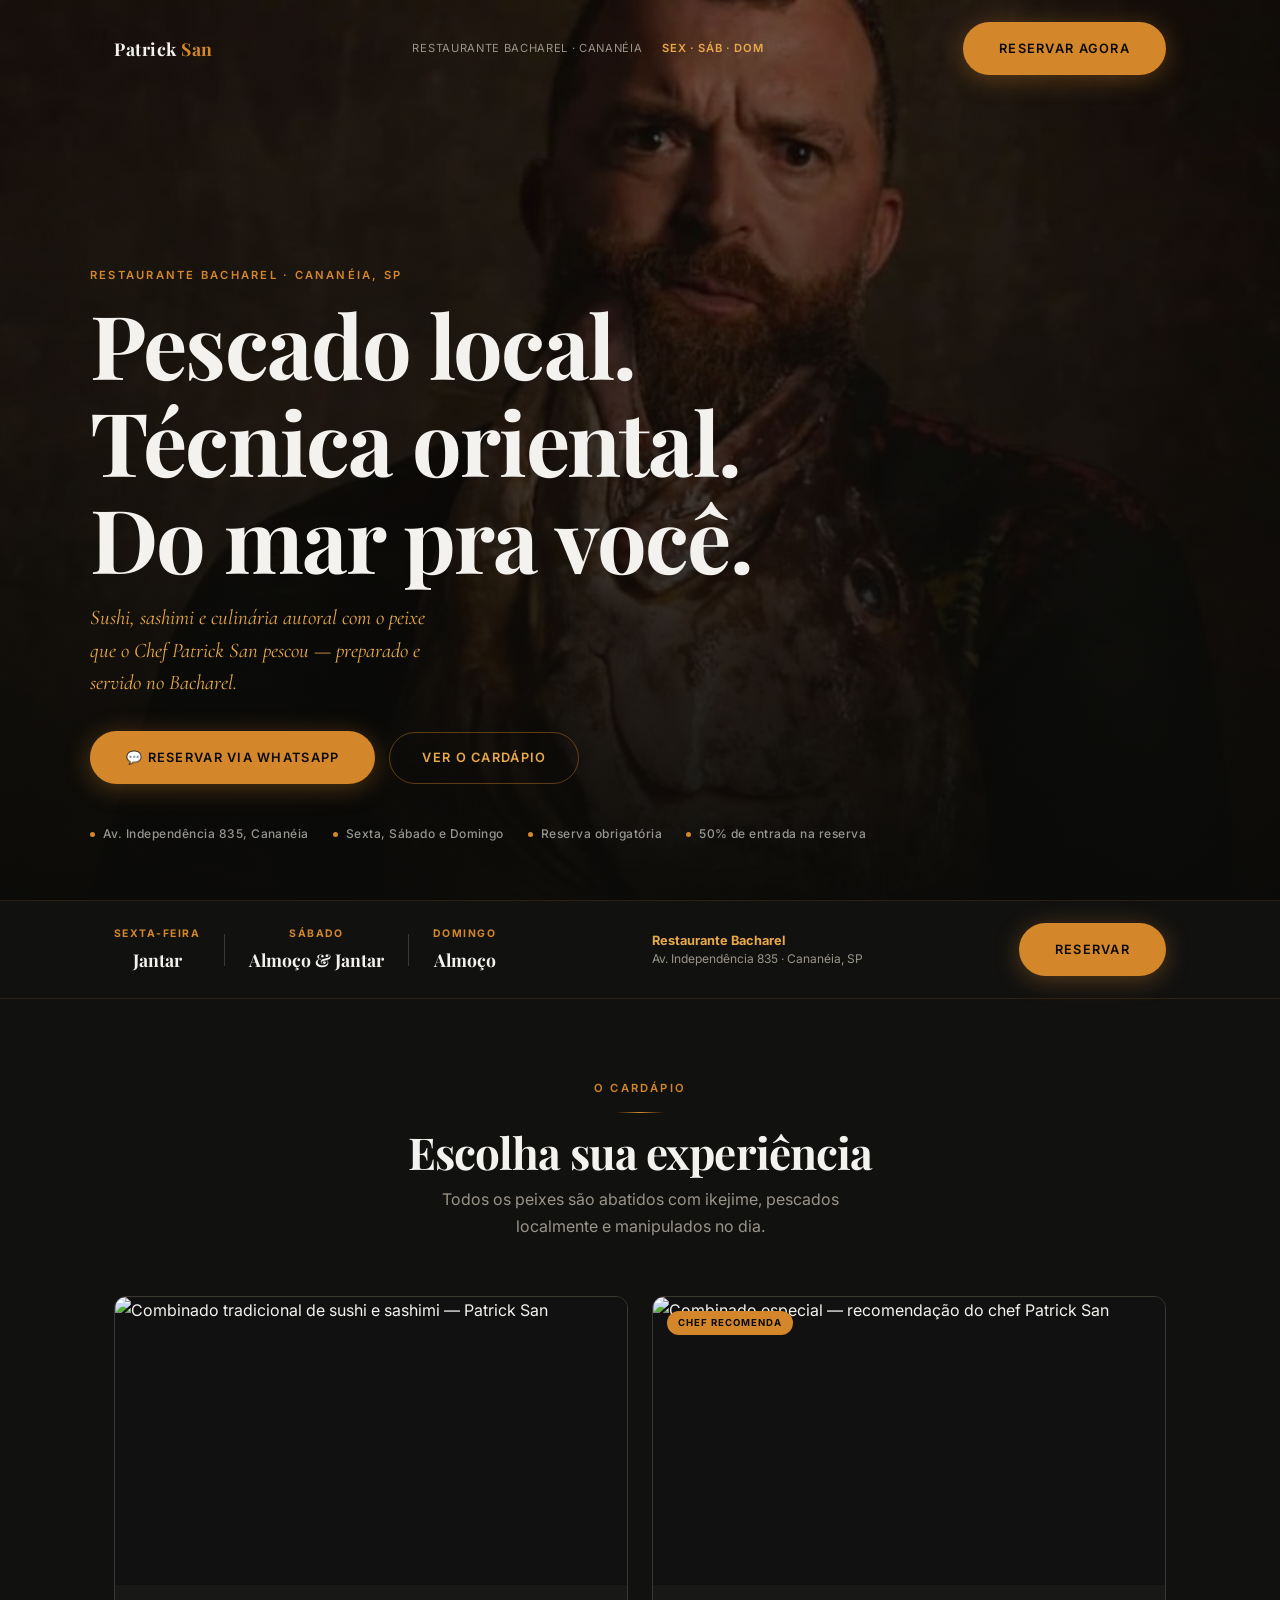
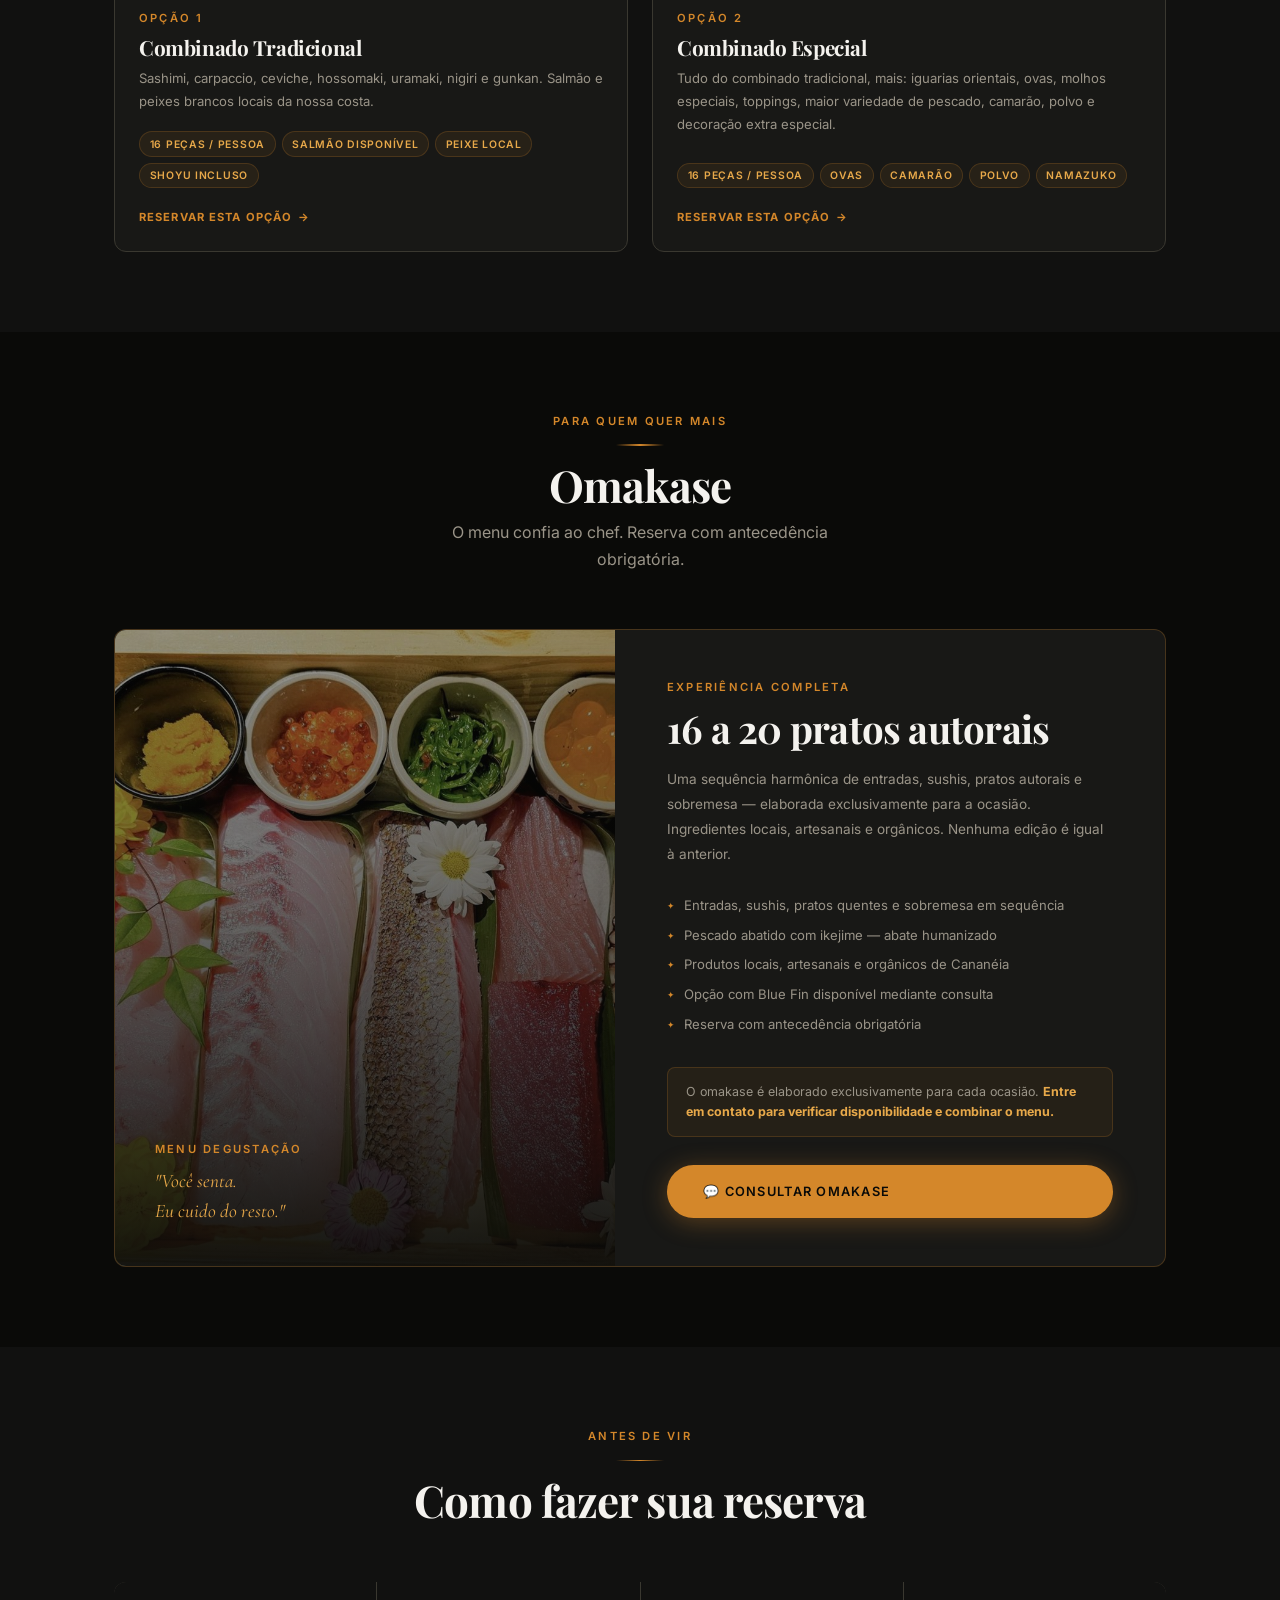
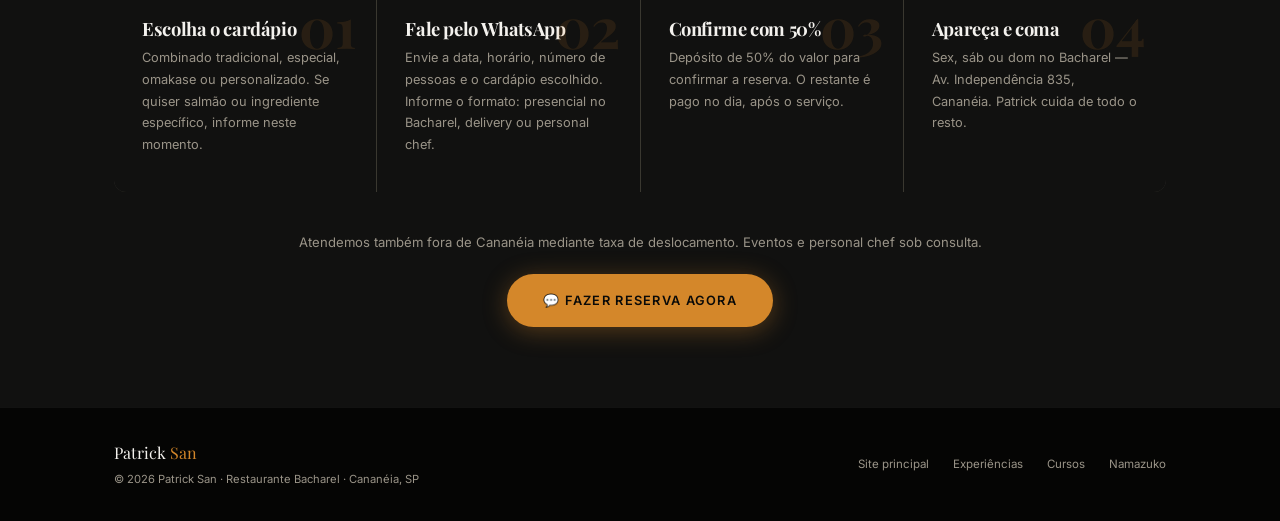
==== commit 9f3714fb: "Update index.html" ====
--- a/index.html
+++ b/index.html
@@ -298,27 +298,7 @@
         </div>
       </div>
     </section>
-
-    <!-- CTA FINAL -->
-    <section class="secao secao--sup">
-      <div class="container">
-        <div class="cta-bloco reveal">
-          <div class="cta-bloco__inner">
-            <p class="overline" style="margin-bottom:.75rem">Sua mesa espera</p>
-            <div class="divisor"></div>
-            <h2 class="cta-bloco__titulo">Reserve seu fim de semana</h2>
-            <span class="cta-bloco__sub">Me fala a data, quantas pessoas e o que você quer comer. Eu cuido do resto.</span>
-            <div class="cta-bloco__acoes">
-              <a href="https://wa.me/5513981035704?text=Olá%20Patrick!%20Quero%20fazer%20uma%20reserva%20no%20Bacharel"
-                 class="btn btn--wa" target="_blank" rel="noopener">💬 Falar no WhatsApp</a>
-              <a href="tel:+5513981035704" class="btn btn--fantasma">Ligar para o chef</a>
-            </div>
-            <p class="cta-bloco__nota">Sex · Sáb · Dom · Av. Independência 835 · Cananéia, SP · Reserva com 50% de entrada</p>
-          </div>
-        </div>
-      </div>
-    </section>
-
+    
   </main>
 
   <footer class="footer">
